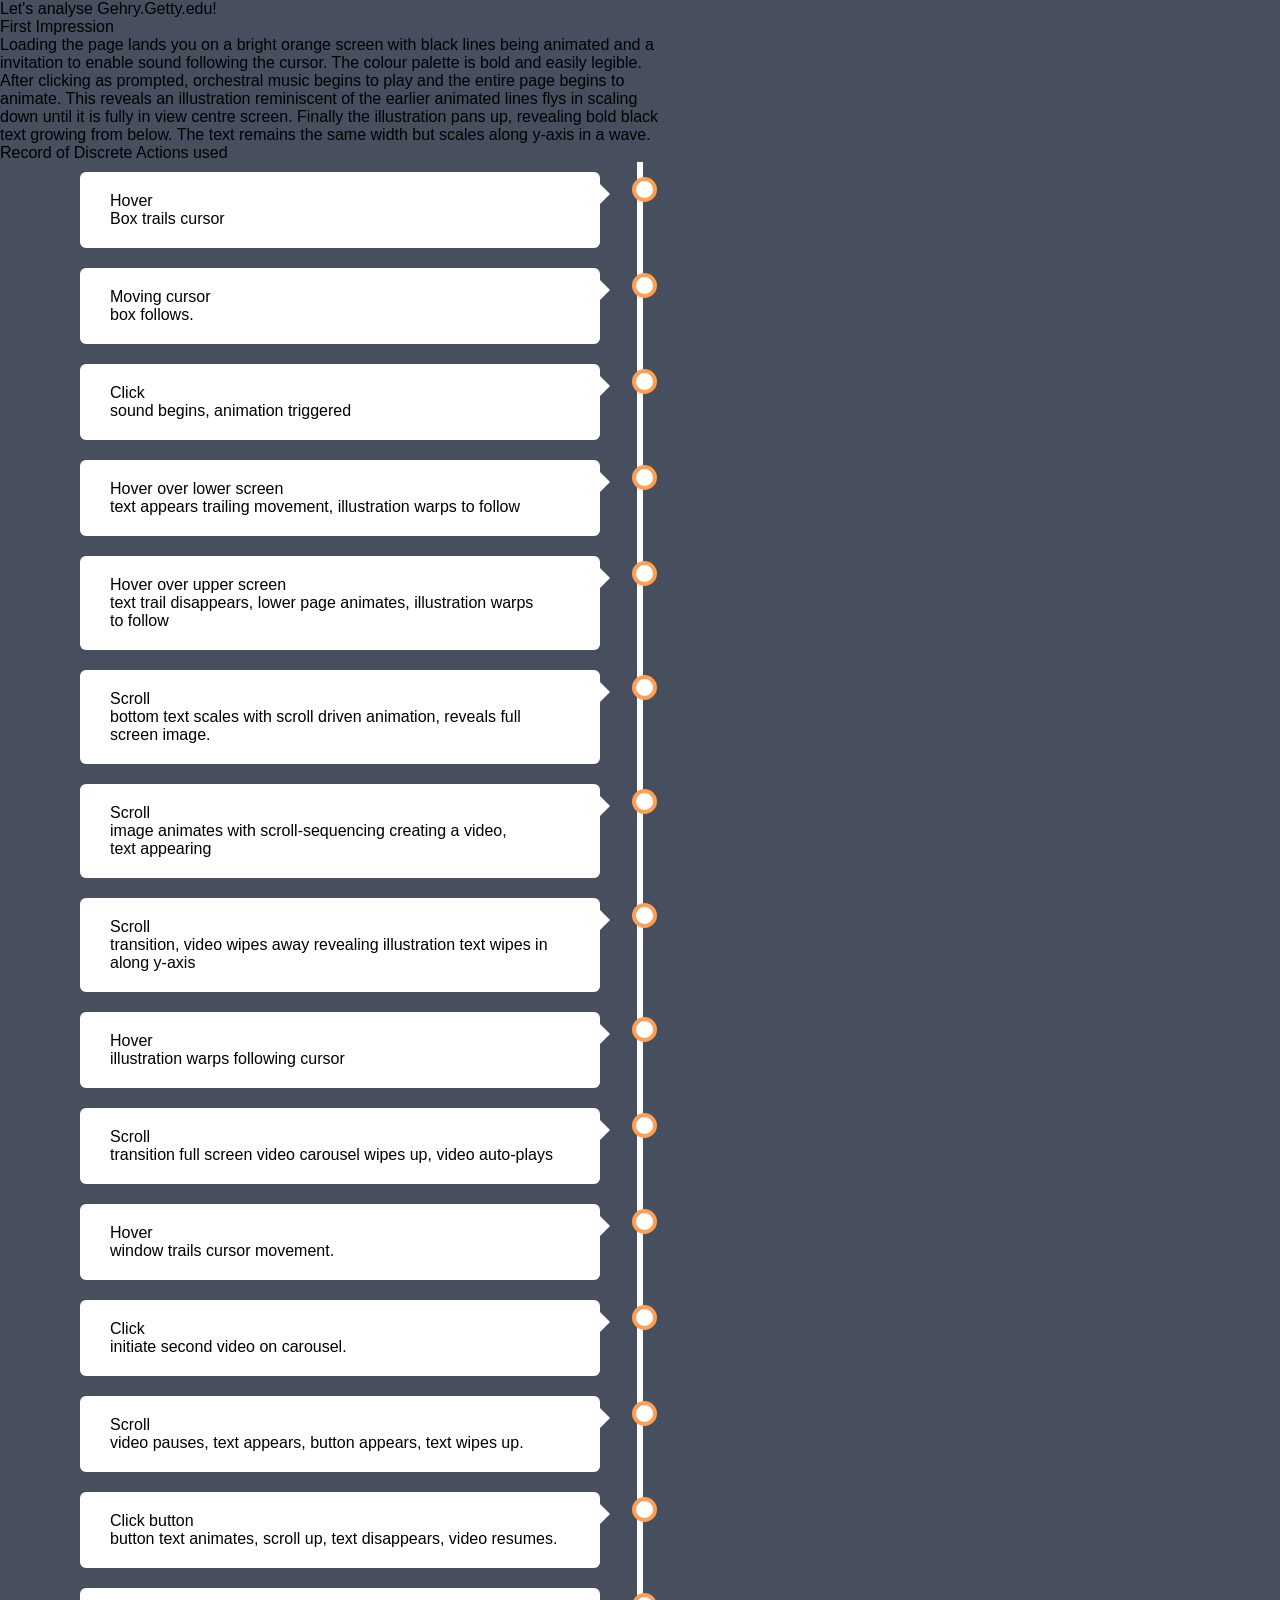
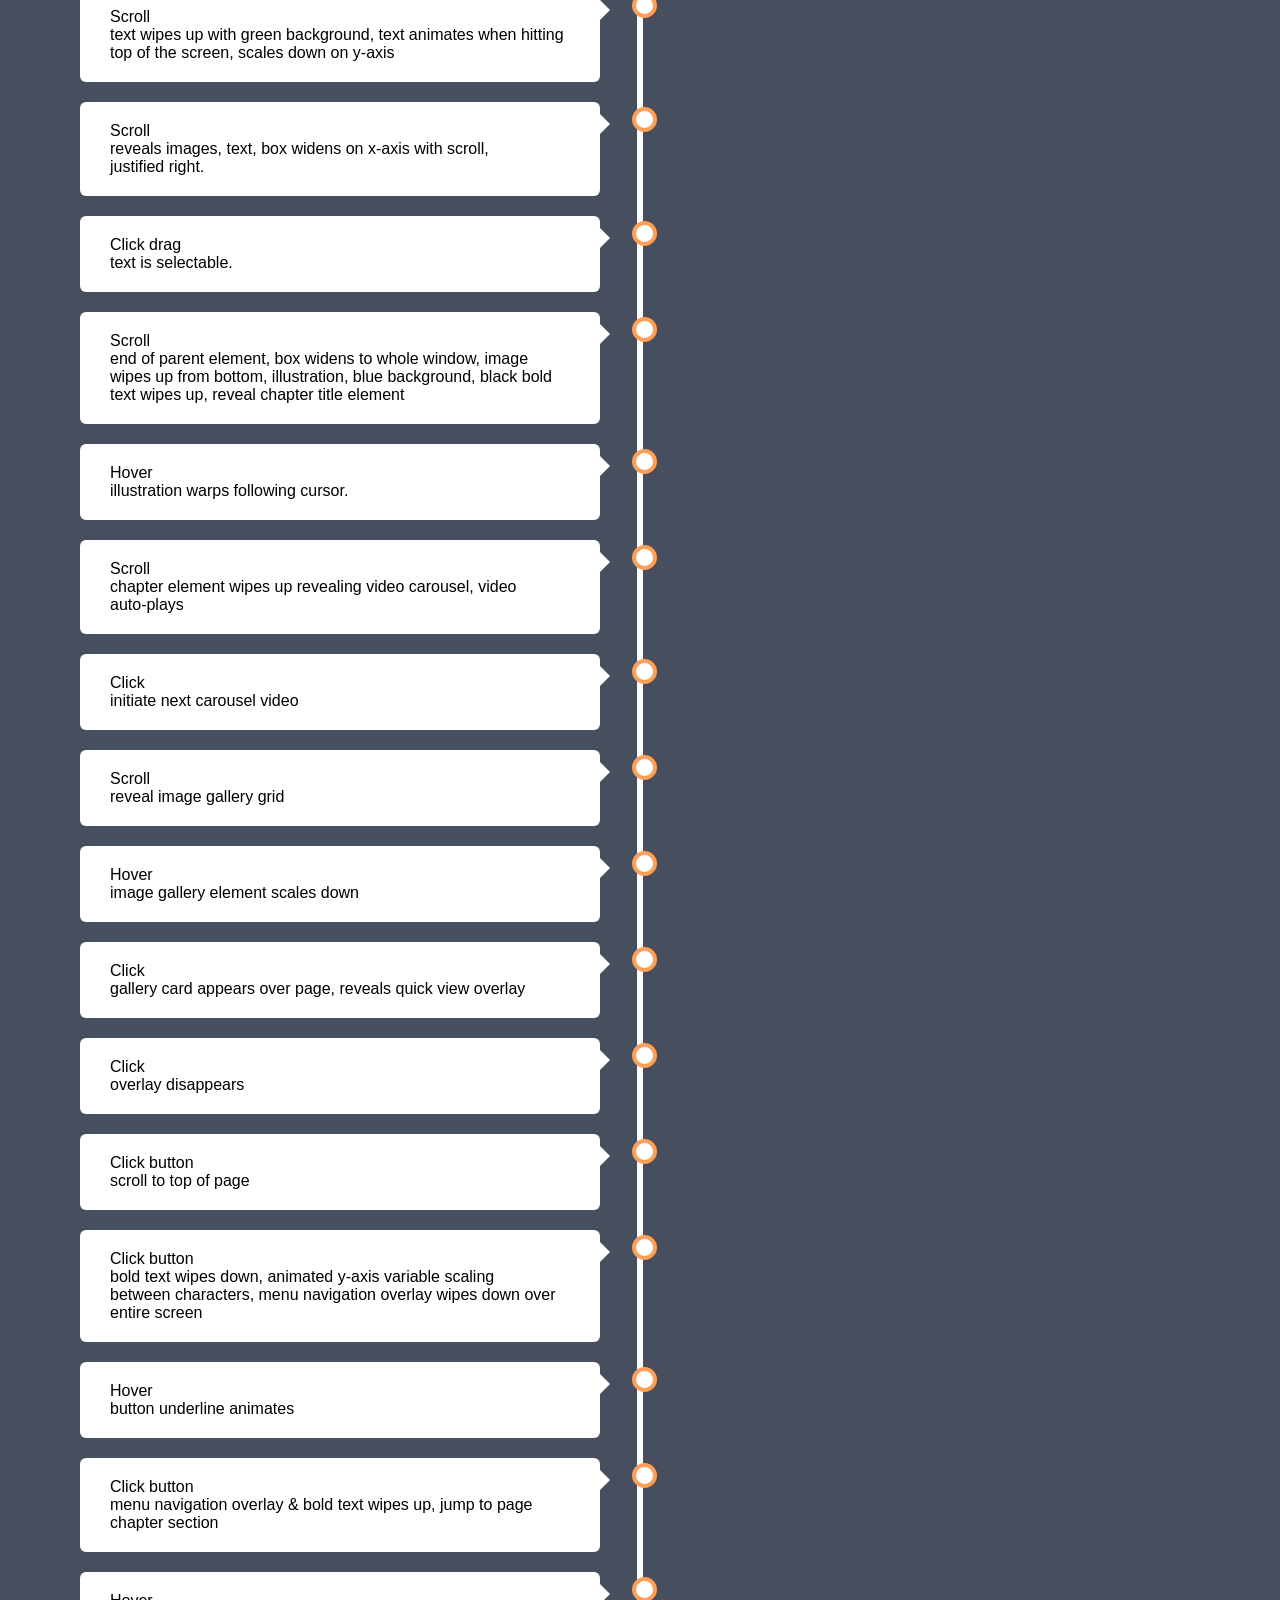
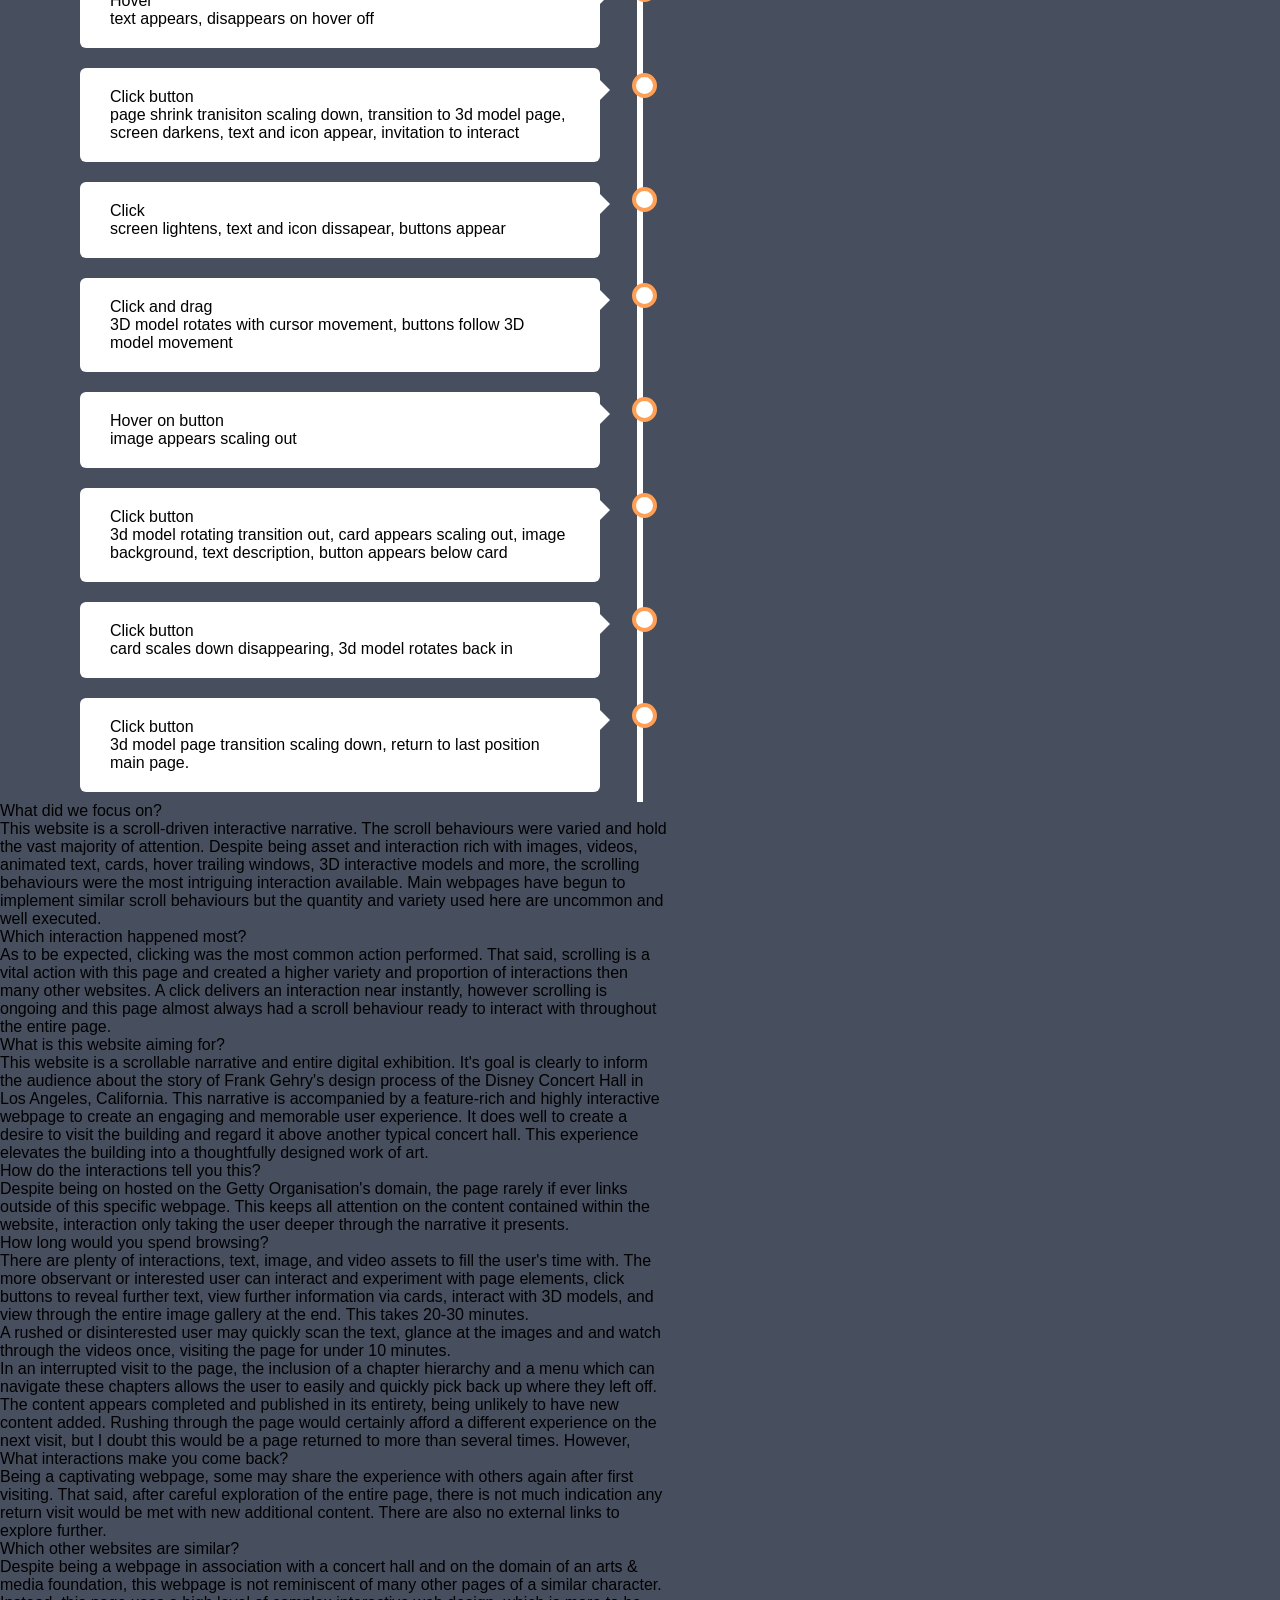
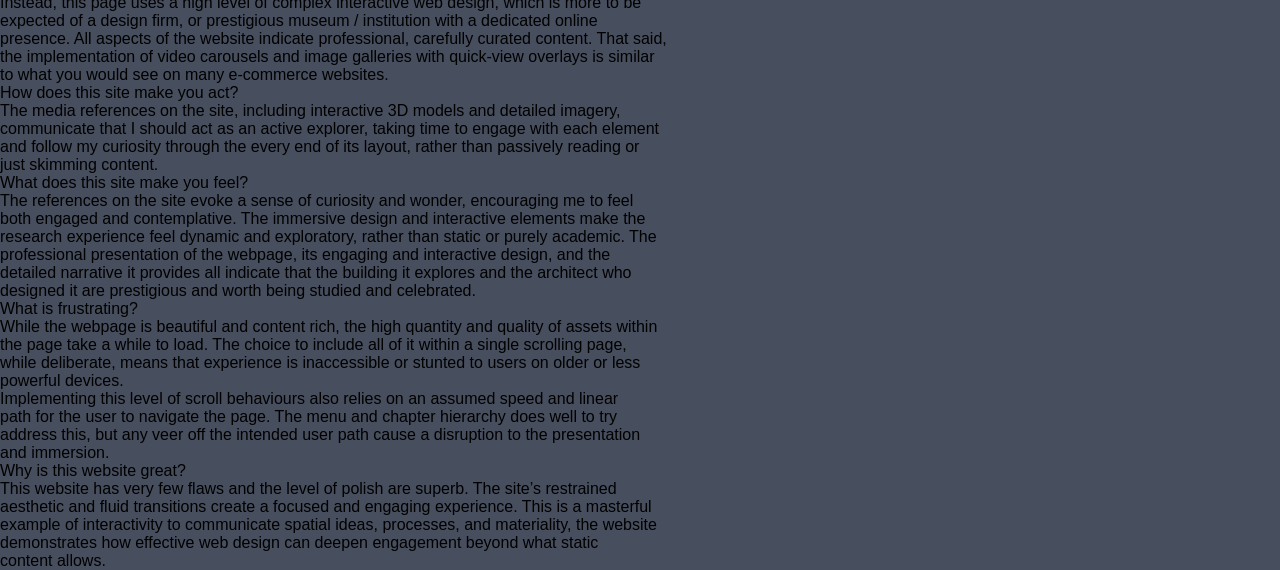
==== index.html @ fa666ef9 "answersadd" ====
<!doctype html>
<html lang="en">
  <head>
    <meta charset="UTF-8" />
    <meta name="viewport" content="width=device-width, initial-scale=1.0" />
    <link rel="icon" href="/favicon.ico" type="image/x-icon" />
    <link rel="stylesheet" href="reset.css" />
    <link rel="stylesheet" href="style.css" />
    <title>Home</title>
  </head>
  <body>
    <h1>Let's analyse Gehry.Getty.edu!</h1>
    <!-- Question 1 -->
    <h2>First Impression</h2>
    <p>
      Loading the page lands you on a bright orange screen with black lines
      being animated and a invitation to enable sound following the cursor. The
      colour palette is bold and easily legible. After clicking as prompted,
      orchestral music begins to play and the entire page begins to animate.
      This reveals an illustration reminiscent of the earlier animated lines
      flys in scaling down until it is fully in view centre screen. Finally the
      illustration pans up, revealing bold black text growing from below. The
      text remains the same width but scales along y-axis in a wave.
    </p>

    <!-- Question 2-->
    <div>
      <!-- Question 2-->
      <h2>Record of Discrete Actions used</h2>
      <div class="timeline">
        <div class="container left">
          <div class="content">
            <h3>Hover</h3>
            <p>Box trails cursor</p>
          </div>
        </div>
      </div>

      <div class="timeline">
        <div class="container left">
          <div class="content">
            <h3>Moving cursor</h3>

            <p>box follows.</p>
          </div>
        </div>

        <div class="container left">
          <div class="content">
            <h3>Click</h3>

            <p>sound begins, animation triggered</p>
          </div>
        </div>

        <div class="container left">
          <div class="content">
            <h3>Hover over lower screen</h3>

            <p>text appears trailing movement, illustration warps to follow</p>
          </div>
        </div>

        <div class="container left">
          <div class="content">
            <h3>Hover over upper screen</h3>

            <p>
              text trail disappears, lower page animates, illustration warps to
              follow
            </p>
          </div>
        </div>

        <div class="container left">
          <div class="content">
            <h3>Scroll</h3>

            <p>
              bottom text scales with scroll driven animation, reveals full
              screen image.
            </p>
          </div>
        </div>

        <div class="container left">
          <div class="content">
            <h3>Scroll</h3>

            <p>
              image animates with scroll-sequencing creating a video, text
              appearing
            </p>
          </div>
        </div>

        <div class="container left">
          <div class="content">
            <h3>Scroll</h3>

            <p>
              transition, video wipes away revealing illustration text wipes in
              along y-axis
            </p>
          </div>
        </div>

        <div class="container left">
          <div class="content">
            <h3>Hover</h3>

            <p>illustration warps following cursor</p>
          </div>
        </div>

        <div class="container left">
          <div class="content">
            <h3>Scroll</h3>

            <p>
              transition full screen video carousel wipes up, video auto-plays
            </p>
          </div>
        </div>

        <div class="container left">
          <div class="content">
            <h3>Hover</h3>

            <p>window trails cursor movement.</p>
          </div>
        </div>

        <div class="container left">
          <div class="content">
            <h3>Click</h3>

            <p>initiate second video on carousel.</p>
          </div>
        </div>

        <div class="container left">
          <div class="content">
            <h3>Scroll</h3>

            <p>video pauses, text appears, button appears, text wipes up.</p>
          </div>
        </div>

        <div class="container left">
          <div class="content">
            <h3>Click button</h3>

            <p>
              button text animates, scroll up, text disappears, video resumes.
            </p>
          </div>
        </div>

        <div class="container left">
          <div class="content">
            <h3>Scroll</h3>

            <p>
              text wipes up with green background, text animates when hitting
              top of the screen, scales down on y-axis
            </p>
          </div>
        </div>

        <div class="container left">
          <div class="content">
            <h3>Scroll</h3>

            <p>
              reveals images, text, box widens on x-axis with scroll, justified
              right.
            </p>
          </div>
        </div>

        <div class="container left">
          <div class="content">
            <h3>Click drag</h3>

            <p>text is selectable.</p>
          </div>
        </div>

        <div class="container left">
          <div class="content">
            <h3>Scroll</h3>

            <p>
              end of parent element, box widens to whole window, image wipes up
              from bottom, illustration, blue background, black bold text wipes
              up, reveal chapter title element
            </p>
          </div>
        </div>

        <div class="container left">
          <div class="content">
            <h3>Hover</h3>

            <p>illustration warps following cursor.</p>
          </div>
        </div>

        <div class="container left">
          <div class="content">
            <h3>Scroll</h3>

            <p>
              chapter element wipes up revealing video carousel, video
              auto-plays
            </p>
          </div>
        </div>

        <div class="container left">
          <div class="content">
            <h3>Click</h3>

            <p>initiate next carousel video</p>
          </div>
        </div>

        <div class="container left">
          <div class="content">
            <h3>Scroll</h3>

            <p>reveal image gallery grid</p>
          </div>
        </div>

        <div class="container left">
          <div class="content">
            <h3>Hover</h3>

            <p>image gallery element scales down</p>
          </div>
        </div>

        <div class="container left">
          <div class="content">
            <h3>Click</h3>

            <p>gallery card appears over page, reveals quick view overlay</p>
          </div>
        </div>

        <div class="container left">
          <div class="content">
            <h3>Click</h3>

            <p>overlay disappears</p>
          </div>
        </div>

        <div class="container left">
          <div class="content">
            <h3>Click button</h3>

            <p>scroll to top of page</p>
          </div>
        </div>

        <div class="container left">
          <div class="content">
            <h3>Click button</h3>

            <p>
              bold text wipes down, animated y-axis variable scaling between
              characters, menu navigation overlay wipes down over entire screen
            </p>
          </div>
        </div>

        <div class="container left">
          <div class="content">
            <h3>Hover</h3>

            <p>button underline animates</p>
          </div>
        </div>

        <div class="container left">
          <div class="content">
            <h3>Click button</h3>

            <p>
              menu navigation overlay & bold text wipes up, jump to page chapter
              section
            </p>
          </div>
        </div>

        <div class="container left">
          <div class="content">
            <h3>Hover</h3>

            <p>text appears, disappears on hover off</p>
          </div>
        </div>

        <div class="container left">
          <div class="content">
            <h3>Click button</h3>

            <p>
              page shrink tranisiton scaling down, transition to 3d model page,
              screen darkens, text and icon appear, invitation to interact
            </p>
          </div>
        </div>

        <div class="container left">
          <div class="content">
            <h3>Click</h3>

            <p>screen lightens, text and icon dissapear, buttons appear</p>
          </div>
        </div>

        <div class="container left">
          <div class="content">
            <h3>Click and drag</h3>

            <p>
              3D model rotates with cursor movement, buttons follow 3D model
              movement
            </p>
          </div>
        </div>

        <div class="container left">
          <div class="content">
            <h3>Hover on button</h3>

            <p>image appears scaling out</p>
          </div>
        </div>

        <div class="container left">
          <div class="content">
            <h3>Click button</h3>

            <p>
              3d model rotating transition out, card appears scaling out, image
              background, text description, button appears below card
            </p>
          </div>
        </div>

        <div class="container left">
          <div class="content">
            <h3>Click button</h3>

            <p>card scales down disappearing, 3d model rotates back in</p>
          </div>
        </div>

        <div class="container left">
          <div class="content">
            <h3>Click button</h3>

            <p>
              3d model page transition scaling down, return to last position
              main page.
            </p>
          </div>
        </div>
      </div>
    </div>

    <!--Question 3-->
    <h2>What did we focus on?</h2>
    <p>
      This website is a scroll-driven interactive narrative. The scroll
      behaviours were varied and hold the vast majority of attention. Despite
      being asset and interaction rich with images, videos, animated text,
      cards, hover trailing windows, 3D interactive models and more, the
      scrolling behaviours were the most intriguing interaction available. Main
      webpages have begun to implement similar scroll behaviours but the
      quantity and variety used here are uncommon and well executed.
    </p>
    <!--Question 4-->
    <h2>Which interaction happened most?</h2>
    <p>
      As to be expected, clicking was the most common action performed. That
      said, scrolling is a vital action with this page and created a higher
      variety and proportion of interactions then many other websites. A click
      delivers an interaction near instantly, however scrolling is ongoing and
      this page almost always had a scroll behaviour ready to interact with
      throughout the entire page.
    </p>

    <!--Question 5-->
    <h2>What is this website aiming for?</h2>
    <p>
      This website is a scrollable narrative and entire digital exhibition. It's
      goal is clearly to inform the audience about the story of Frank Gehry's
      design process of the Disney Concert Hall in Los Angeles, California. This
      narrative is accompanied by a feature-rich and highly interactive webpage
      to create an engaging and memorable user experience. It does well to
      create a desire to visit the building and regard it above another typical
      concert hall. This experience elevates the building into a thoughtfully
      designed work of art.
    </p>
    <!--Question 6-->
    <h2>How do the interactions tell you this?</h2>
    <p>
      Despite being on hosted on the Getty Organisation's domain, the page
      rarely if ever links outside of this specific webpage. This keeps all
      attention on the content contained within the website, interaction only
      taking the user deeper through the narrative it presents.
    </p>

    <!--Question 7-->
    <h2>How long would you spend browsing?</h2>
    <p>
      There are plenty of interactions, text, image, and video assets to fill
      the user's time with. The more observant or interested user can interact
      and experiment with page elements, click buttons to reveal further text,
      view further information via cards, interact with 3D models, and view
      through the entire image gallery at the end. This takes 20-30 minutes.
    </p>
    <p>
      A rushed or disinterested user may quickly scan the text, glance at the
      images and and watch through the videos once, visiting the page for under
      10 minutes.
    </p>
    <p>
      In an interrupted visit to the page, the inclusion of a chapter hierarchy
      and a menu which can navigate these chapters allows the user to easily and
      quickly pick back up where they left off.
    </p>
    <p>
      The content appears completed and published in its entirety, being
      unlikely to have new content added. Rushing through the page would
      certainly afford a different experience on the next visit, but I doubt
      this would be a page returned to more than several times. However,
    </p>

    <!--Question 8-->
    <h2>What interactions make you come back?</h2>
    <p>
      Being a captivating webpage, some may share the experience with others
      again after first visiting. That said, after careful exploration of the
      entire page, there is not much indication any return visit would be met
      with new additional content. There are also no external links to explore
      further.
    </p>

    <!--Question 9-->
    <h2>Which other websites are similar?</h2>
    <p>
      Despite being a webpage in association with a concert hall and on the
      domain of an arts & media foundation, this webpage is not reminiscent of
      many other pages of a similar character. Instead, this page uses a high
      level of complex interactive web design, which is more to be expected of a
      design firm, or prestigious museum / institution with a dedicated online
      presence. All aspects of the website indicate professional, carefully
      curated content. That said, the implementation of video carousels and
      image galleries with quick-view overlays is similar to what you would see
      on many e-commerce websites.
    </p>
    <!--Question 10-->
    <h2>How does this site make you act?</h2>
    <p>
      The media references on the site, including interactive 3D models and
      detailed imagery, communicate that I should act as an active explorer,
      taking time to engage with each element and follow my curiosity through
      the every end of its layout, rather than passively reading or just
      skimming content.
    </p>
    <!--Question 11-->
    <h2>What does this site make you feel?</h2>
    <p>
      The references on the site evoke a sense of curiosity and wonder,
      encouraging me to feel both engaged and contemplative. The immersive
      design and interactive elements make the research experience feel dynamic
      and exploratory, rather than static or purely academic. The professional
      presentation of the webpage, its engaging and interactive design, and the
      detailed narrative it provides all indicate that the building it explores
      and the architect who designed it are prestigious and worth being studied
      and celebrated.
    </p>
    <!--Question 12-->
    <h2>What is frustrating?</h2>
    <p>
      While the webpage is beautiful and content rich, the high quantity and
      quality of assets within the page take a while to load. The choice to
      include all of it within a single scrolling page, while deliberate, means
      that experience is inaccessible or stunted to users on older or less
      powerful devices.
    </p>
    <p>
      Implementing this level of scroll behaviours also relies on an assumed
      speed and linear path for the user to navigate the page. The menu and
      chapter hierarchy does well to try address this, but any veer off the
      intended user path cause a disruption to the presentation and immersion.
    </p>
    <!--Question 13-->
    <h2>Why is this website great?</h2>
    <p>
      This website has very few flaws and the level of polish are superb. The
      site’s restrained aesthetic and fluid transitions create a focused and
      engaging experience. This is a masterful example of interactivity to
      communicate spatial ideas, processes, and materiality, the website
      demonstrates how effective web design can deepen engagement beyond what
      static content allows.
    </p>
  </body>
</html>
---- style.css ----
* {
    box-sizing: border-box;
}

/* set a background color */
body {
    background-color: #474e5d;
    font-family: Arial, Helvetica, sans-serif;
}

/* The line of the timeline */
.timeline {
    position: relative;
    max-width: 1200px;
    margin: 0 auto;
}

.timeline::after {
    content: '';
    position: absolute;
    width: 6px;
    background-color: white;
    top: 0;
    bottom: 0;
    left: 50%;
    margin-left: -3px;
}

/* Container around timeline content */
.container {
    padding: 10px 40px;
    position: relative;
    background-color: inherit;
    width: 50%;
}

/* Circles on timeline */
.container::after {
    content: '';
    position: absolute;
    width: 25px;
    height: 25px;
    right: -17px;
    background-color: white;
    border: 4px solid #ff9f55;
    top: 15px;
    border-radius: 50%;
    z-index: 1;
}

/* place container on left */
.left {
    left: 0;
}

/* Place container on right */
.right {
    left: 50%;
}

/* Add arrows to left container */
.left::before {
    content: " ";
    height: 0;
    position: absolute;
    top: 22px;
    width: 0;
    z-index: 1;
    right: 30px;
    border: medium solid white;
    border-width: 10px 0 10px 10px;
    border-color: transparent transparent transparent white;
}

/* Add arrows to the right container  */
.right::before {
  content: " ";
  height: 0;
  position: absolute;
  top: 22px;
  width: 0;
  z-index: 1;
  left: 30px;
  border: medium solid white;
  border-width: 10px 10px 10px 0;
  border-color: transparent white transparent transparent;
}

/* Fix circle for containers on right side */
.right::after {
  left: -16px;
}

/* The actual content */
.content {
  padding: 20px 30px;
  background-color: white;
  position: relative;
  border-radius: 6px;
}

/* Media queries - Responsive timeline on screens less than 600px wide */
@media screen and (max-width: 600px) {
/* Place the timelime to the left */
  .timeline::after {
    left: 31px;
  }

/* Full-width containers */
  .container {
    width: 100%;
    padding-left: 70px;
    padding-right: 25px;
  }

/* Make sure that all arrows are pointing leftwards */
  .container::before {
    left: 60px;
    border: medium solid white;
    border-width: 10px 10px 10px 0;
    border-color: transparent white transparent transparent;
  }

/* Make sure all circles are at the same spot */
  .left::after, .right::after {
    left: 15px;
  }

/* Make all right containers behave like the left ones */
  .right {
    left: 0%;
  }
}
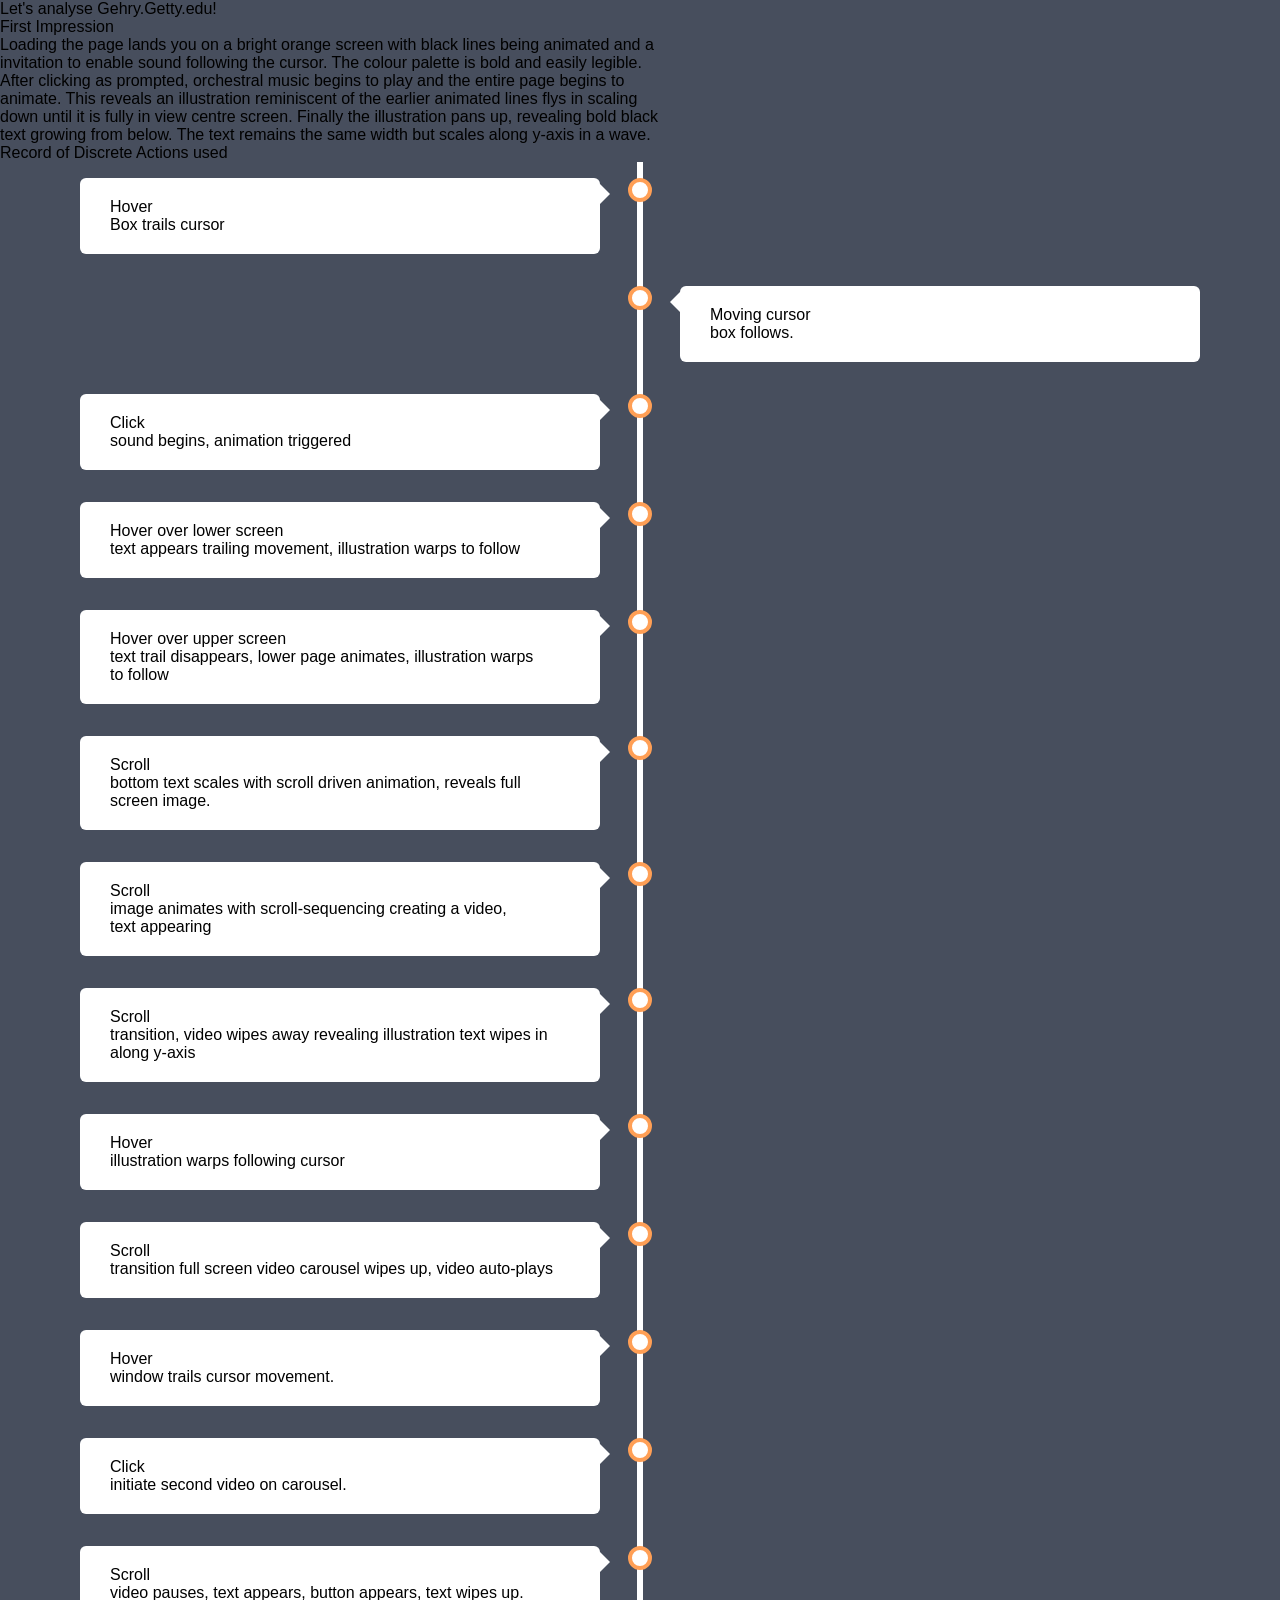
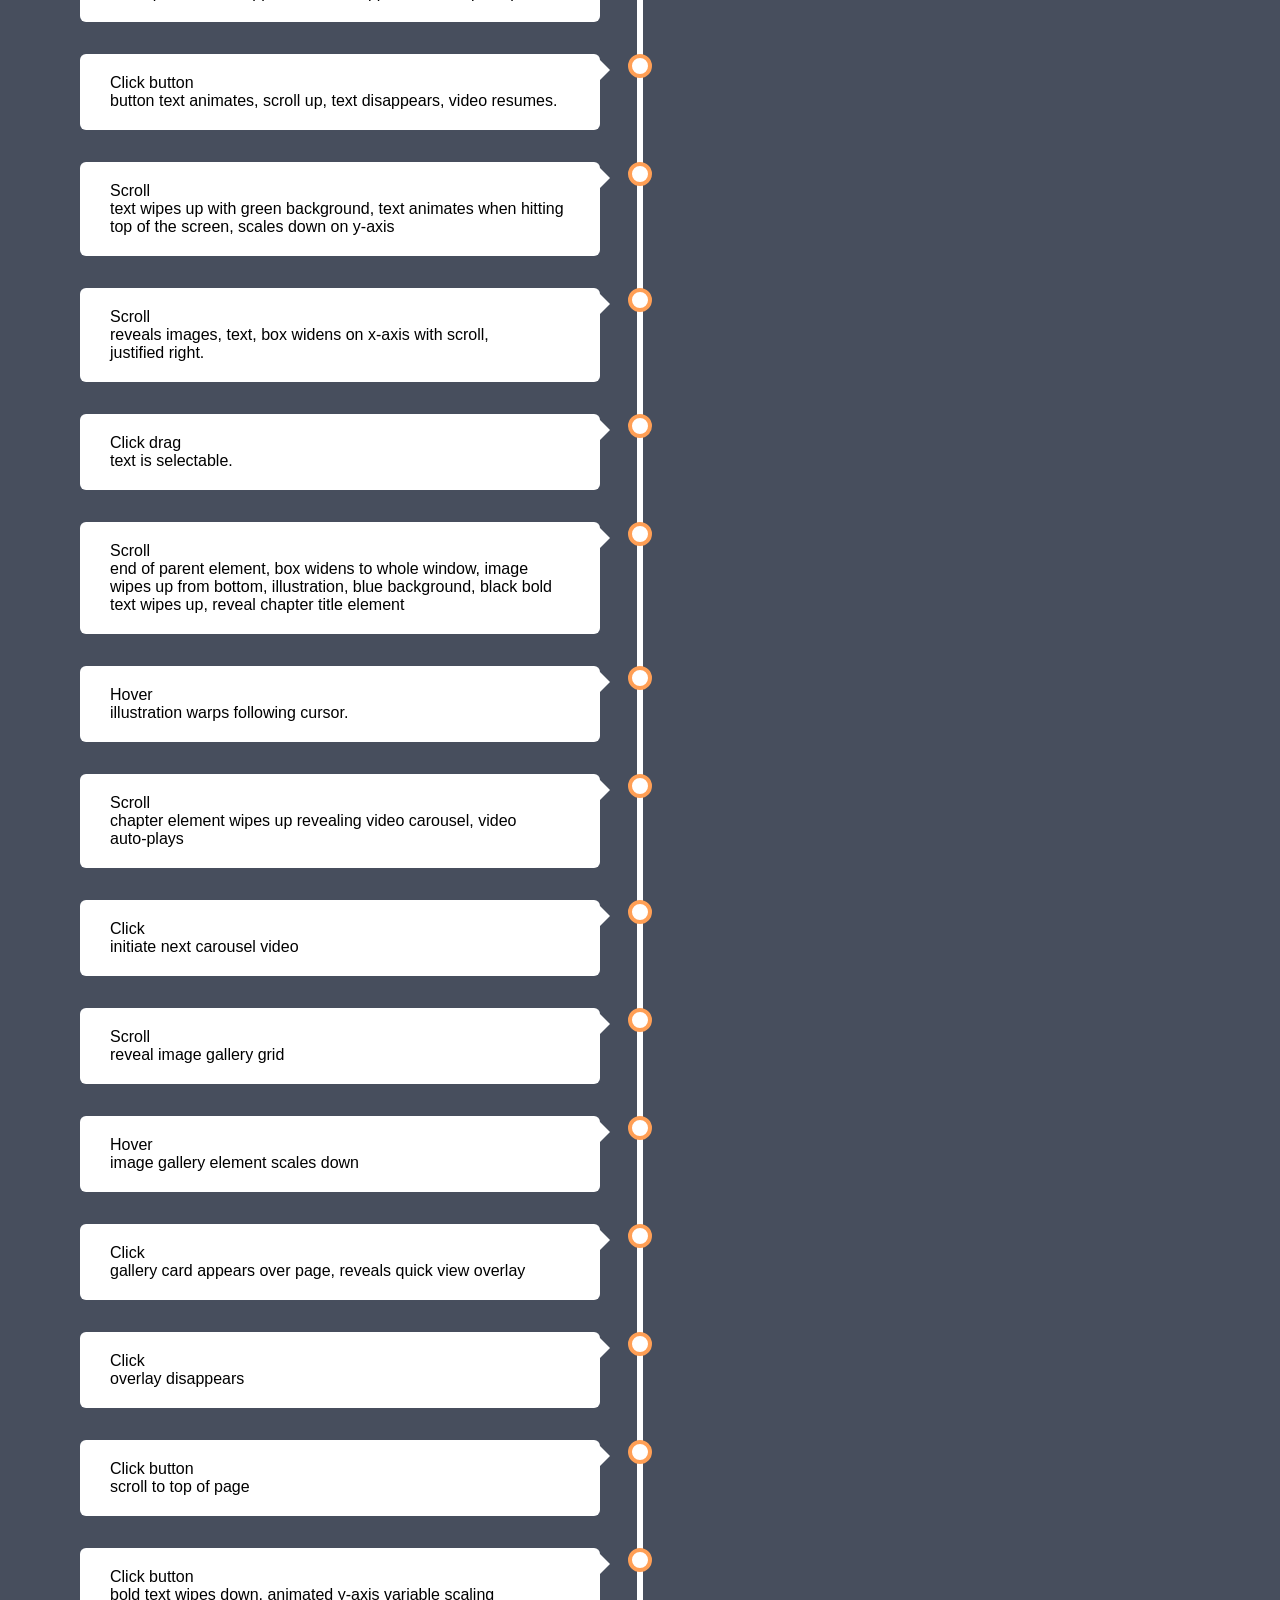
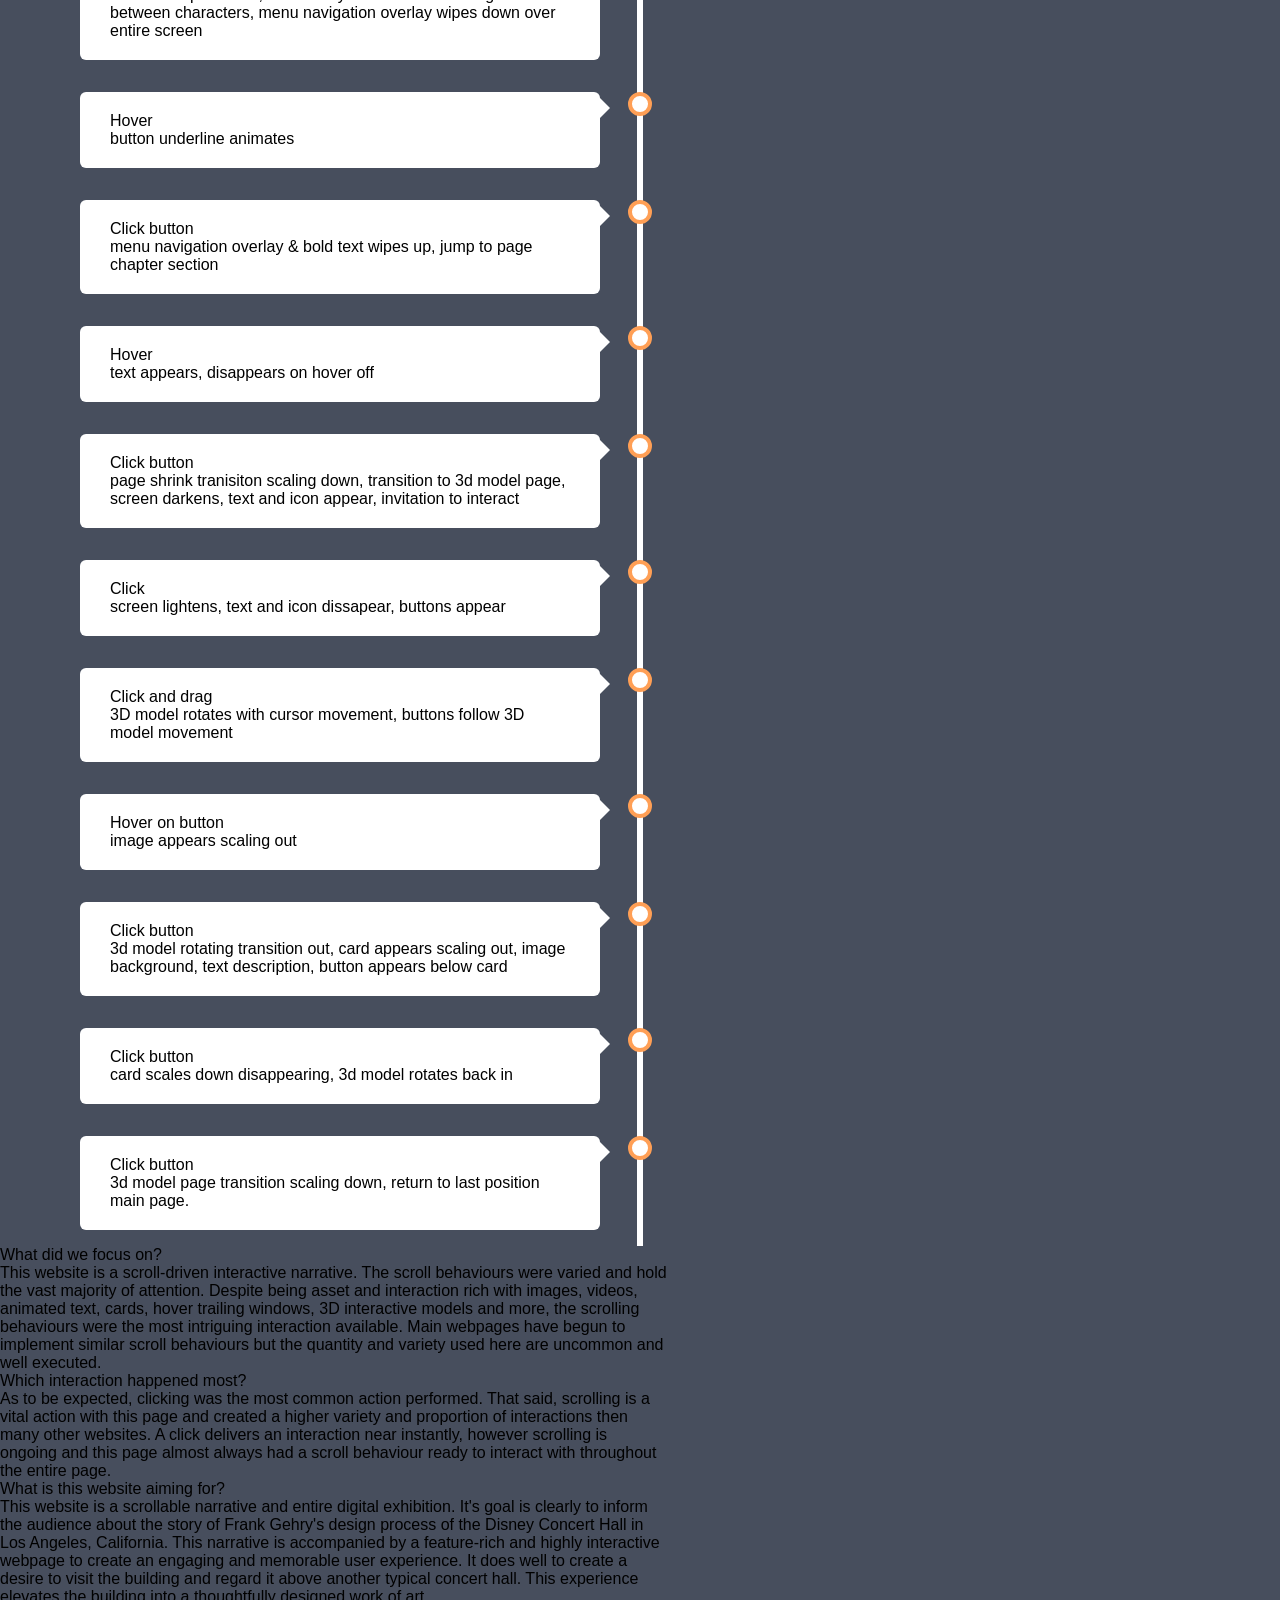
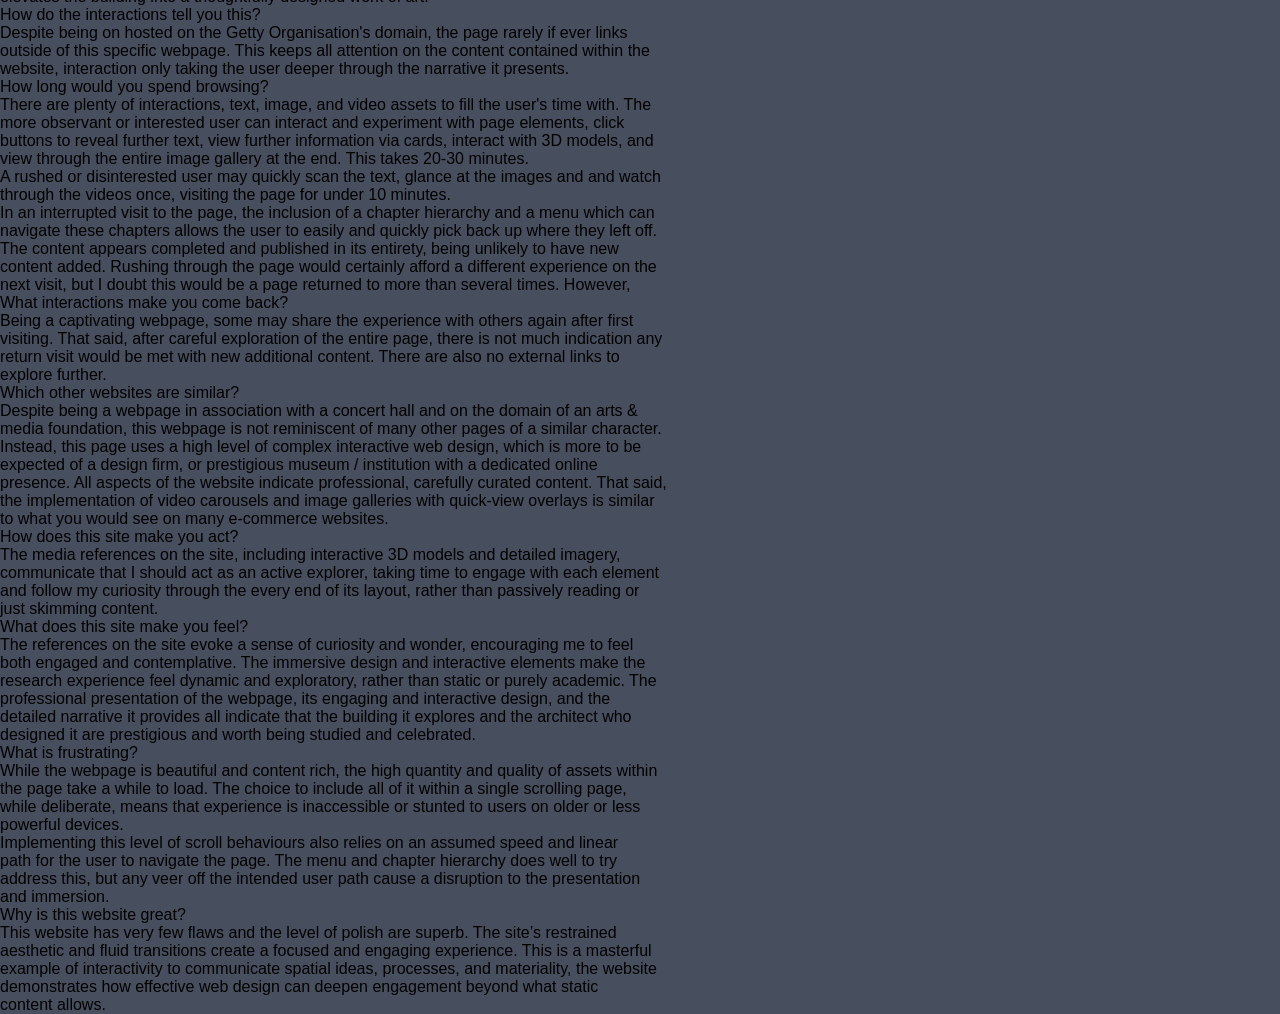
==== commit 36812756: "rem timeline" ====
--- a/index.html
+++ b/index.html
@@ -24,44 +24,41 @@
     </p>
 
     <!-- Question 2-->
-    <div>
+    <section>
       <!-- Question 2-->
       <h2>Record of Discrete Actions used</h2>
-      <div class="timeline">
-        <div class="container left">
+      <section class="timeline">
+        <article class="container left">
           <div class="content">
             <h3>Hover</h3>
             <p>Box trails cursor</p>
           </div>
-        </div>
-      </div>
-
-      <div class="timeline">
-        <div class="container left">
+        </article>
+        <article class="container right">
           <div class="content">
             <h3>Moving cursor</h3>
 
             <p>box follows.</p>
           </div>
-        </div>
-
-        <div class="container left">
+        </article>
+
+        <article class="container left">
           <div class="content">
             <h3>Click</h3>
 
             <p>sound begins, animation triggered</p>
           </div>
-        </div>
-
-        <div class="container left">
+        </article>
+
+        <article class="container left">
           <div class="content">
             <h3>Hover over lower screen</h3>
 
             <p>text appears trailing movement, illustration warps to follow</p>
           </div>
-        </div>
-
-        <div class="container left">
+        </article>
+
+        <article class="container left">
           <div class="content">
             <h3>Hover over upper screen</h3>
 
@@ -70,9 +67,9 @@
               follow
             </p>
           </div>
-        </div>
-
-        <div class="container left">
+        </article>
+
+        <article class="container left">
           <div class="content">
             <h3>Scroll</h3>
 
@@ -81,9 +78,9 @@
               screen image.
             </p>
           </div>
-        </div>
-
-        <div class="container left">
+        </article>
+
+        <article class="container left">
           <div class="content">
             <h3>Scroll</h3>
 
@@ -92,9 +89,9 @@
               appearing
             </p>
           </div>
-        </div>
-
-        <div class="container left">
+        </article>
+
+        <article class="container left">
           <div class="content">
             <h3>Scroll</h3>
 
@@ -103,17 +100,17 @@
               along y-axis
             </p>
           </div>
-        </div>
-
-        <div class="container left">
+        </article>
+
+        <article class="container left">
           <div class="content">
             <h3>Hover</h3>
 
             <p>illustration warps following cursor</p>
           </div>
-        </div>
-
-        <div class="container left">
+        </article>
+
+        <article class="container left">
           <div class="content">
             <h3>Scroll</h3>
 
@@ -121,33 +118,33 @@
               transition full screen video carousel wipes up, video auto-plays
             </p>
           </div>
-        </div>
-
-        <div class="container left">
+        </article>
+
+        <article class="container left">
           <div class="content">
             <h3>Hover</h3>
 
             <p>window trails cursor movement.</p>
           </div>
-        </div>
-
-        <div class="container left">
+        </article>
+
+        <article class="container left">
           <div class="content">
             <h3>Click</h3>
 
             <p>initiate second video on carousel.</p>
           </div>
-        </div>
-
-        <div class="container left">
+        </article>
+
+        <article class="container left">
           <div class="content">
             <h3>Scroll</h3>
 
             <p>video pauses, text appears, button appears, text wipes up.</p>
           </div>
-        </div>
-
-        <div class="container left">
+        </article>
+
+        <article class="container left">
           <div class="content">
             <h3>Click button</h3>
 
@@ -155,9 +152,9 @@
               button text animates, scroll up, text disappears, video resumes.
             </p>
           </div>
-        </div>
-
-        <div class="container left">
+        </article>
+
+        <article class="container left">
           <div class="content">
             <h3>Scroll</h3>
 
@@ -166,9 +163,9 @@
               top of the screen, scales down on y-axis
             </p>
           </div>
-        </div>
-
-        <div class="container left">
+        </article>
+
+        <article class="container left">
           <div class="content">
             <h3>Scroll</h3>
 
@@ -177,17 +174,17 @@
               right.
             </p>
           </div>
-        </div>
-
-        <div class="container left">
+        </article>
+
+        <article class="container left">
           <div class="content">
             <h3>Click drag</h3>
 
             <p>text is selectable.</p>
           </div>
-        </div>
-
-        <div class="container left">
+        </article>
+
+        <article class="container left">
           <div class="content">
             <h3>Scroll</h3>
 
@@ -197,17 +194,17 @@
               up, reveal chapter title element
             </p>
           </div>
-        </div>
-
-        <div class="container left">
+        </article>
+
+        <article class="container left">
           <div class="content">
             <h3>Hover</h3>
 
             <p>illustration warps following cursor.</p>
           </div>
-        </div>
-
-        <div class="container left">
+        </article>
+
+        <article class="container left">
           <div class="content">
             <h3>Scroll</h3>
 
@@ -216,57 +213,57 @@
               auto-plays
             </p>
           </div>
-        </div>
-
-        <div class="container left">
+        </article>
+
+        <article class="container left">
           <div class="content">
             <h3>Click</h3>
 
             <p>initiate next carousel video</p>
           </div>
-        </div>
-
-        <div class="container left">
+        </article>
+
+        <article class="container left">
           <div class="content">
             <h3>Scroll</h3>
 
             <p>reveal image gallery grid</p>
           </div>
-        </div>
-
-        <div class="container left">
+        </article>
+
+        <article class="container left">
           <div class="content">
             <h3>Hover</h3>
 
             <p>image gallery element scales down</p>
           </div>
-        </div>
-
-        <div class="container left">
+        </article>
+
+        <article class="container left">
           <div class="content">
             <h3>Click</h3>
 
             <p>gallery card appears over page, reveals quick view overlay</p>
           </div>
-        </div>
-
-        <div class="container left">
+        </article>
+
+        <article class="container left">
           <div class="content">
             <h3>Click</h3>
 
             <p>overlay disappears</p>
           </div>
-        </div>
-
-        <div class="container left">
+        </article>
+
+        <article class="container left">
           <div class="content">
             <h3>Click button</h3>
 
             <p>scroll to top of page</p>
           </div>
-        </div>
-
-        <div class="container left">
+        </article>
+
+        <article class="container left">
           <div class="content">
             <h3>Click button</h3>
 
@@ -275,17 +272,17 @@
               characters, menu navigation overlay wipes down over entire screen
             </p>
           </div>
-        </div>
-
-        <div class="container left">
+        </article>
+
+        <article class="container left">
           <div class="content">
             <h3>Hover</h3>
 
             <p>button underline animates</p>
           </div>
-        </div>
-
-        <div class="container left">
+        </article>
+
+        <article class="container left">
           <div class="content">
             <h3>Click button</h3>
 
@@ -294,17 +291,17 @@
               section
             </p>
           </div>
-        </div>
-
-        <div class="container left">
+        </article>
+
+        <article class="container left">
           <div class="content">
             <h3>Hover</h3>
 
             <p>text appears, disappears on hover off</p>
           </div>
-        </div>
-
-        <div class="container left">
+        </article>
+
+        <article class="container left">
           <div class="content">
             <h3>Click button</h3>
 
@@ -313,17 +310,17 @@
               screen darkens, text and icon appear, invitation to interact
             </p>
           </div>
-        </div>
-
-        <div class="container left">
+        </article>
+
+        <article class="container left">
           <div class="content">
             <h3>Click</h3>
 
             <p>screen lightens, text and icon dissapear, buttons appear</p>
           </div>
-        </div>
-
-        <div class="container left">
+        </article>
+
+        <article class="container left">
           <div class="content">
             <h3>Click and drag</h3>
 
@@ -332,17 +329,17 @@
               movement
             </p>
           </div>
-        </div>
-
-        <div class="container left">
+        </article>
+
+        <article class="container left">
           <div class="content">
             <h3>Hover on button</h3>
 
             <p>image appears scaling out</p>
           </div>
-        </div>
-
-        <div class="container left">
+        </article>
+
+        <article class="container left">
           <div class="content">
             <h3>Click button</h3>
 
@@ -351,17 +348,17 @@
               background, text description, button appears below card
             </p>
           </div>
-        </div>
-
-        <div class="container left">
+        </article>
+
+        <article class="container left">
           <div class="content">
             <h3>Click button</h3>
 
             <p>card scales down disappearing, 3d model rotates back in</p>
           </div>
-        </div>
-
-        <div class="container left">
+        </article>
+
+        <article class="container left">
           <div class="content">
             <h3>Click button</h3>
 
@@ -370,9 +367,9 @@
               main page.
             </p>
           </div>
-        </div>
-      </div>
-    </div>
+        </article>
+      </section>
+    </section>
 
     <!--Question 3-->
     <h2>What did we focus on?</h2>
--- a/style.css
+++ b/style.css
@@ -18,17 +18,17 @@
 .timeline::after {
     content: '';
     position: absolute;
-    width: 6px;
+    width: 0.4rem;
     background-color: white;
     top: 0;
     bottom: 0;
     left: 50%;
-    margin-left: -3px;
+    margin-left: -0.2rem;
 }
 
 /* Container around timeline content */
 .container {
-    padding: 10px 40px;
+    padding: 1rem 2.5rem;
     position: relative;
     background-color: inherit;
     width: 50%;
@@ -38,12 +38,12 @@
 .container::after {
     content: '';
     position: absolute;
-    width: 25px;
-    height: 25px;
-    right: -17px;
+    width: 1.5rem;
+    height: 1.5rem;
+    right: -0.75rem;
     background-color: white;
-    border: 4px solid #ff9f55;
-    top: 15px;
+    border: 0.25rem solid #ff9f55;
+    top: 1rem;
     border-radius: 50%;
     z-index: 1;
 }
@@ -88,7 +88,7 @@
 
 /* Fix circle for containers on right side */
 .right::after {
-  left: -16px;
+  left: -0.75rem;
 }
 
 /* The actual content */
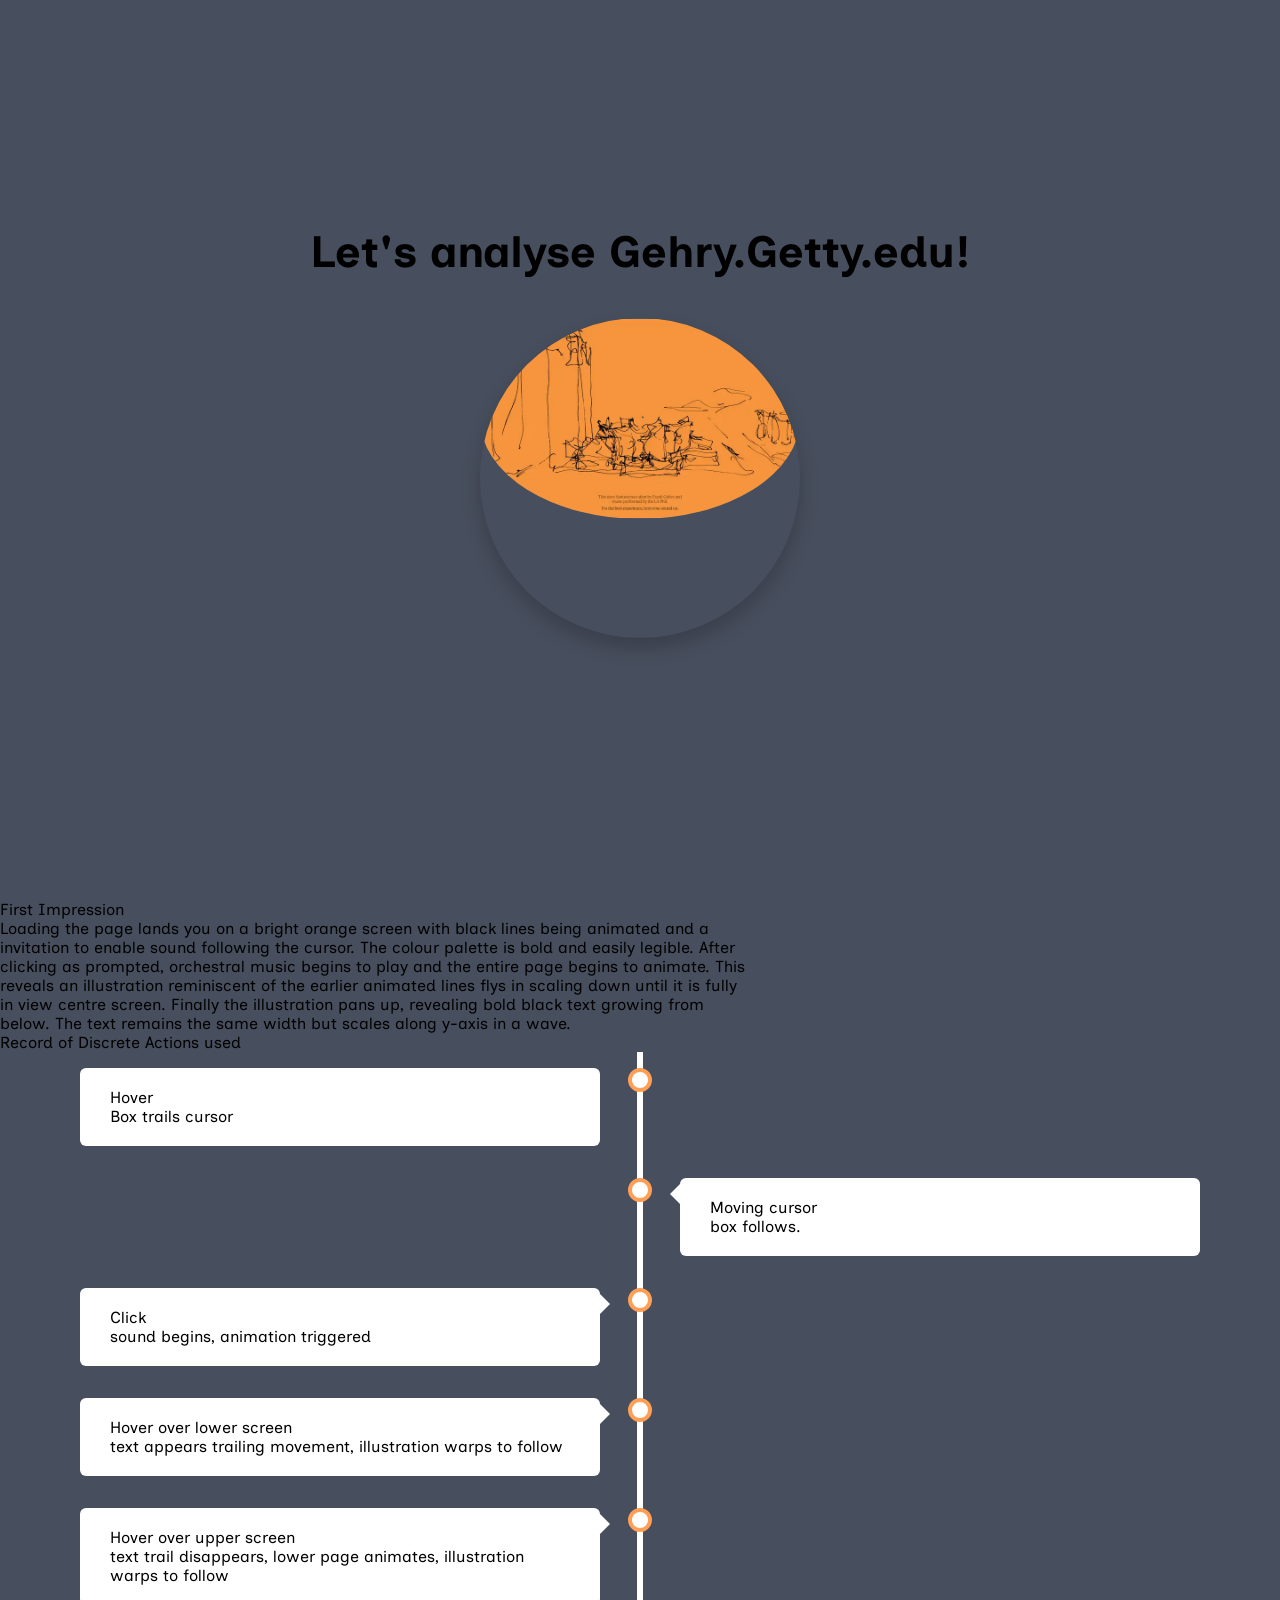
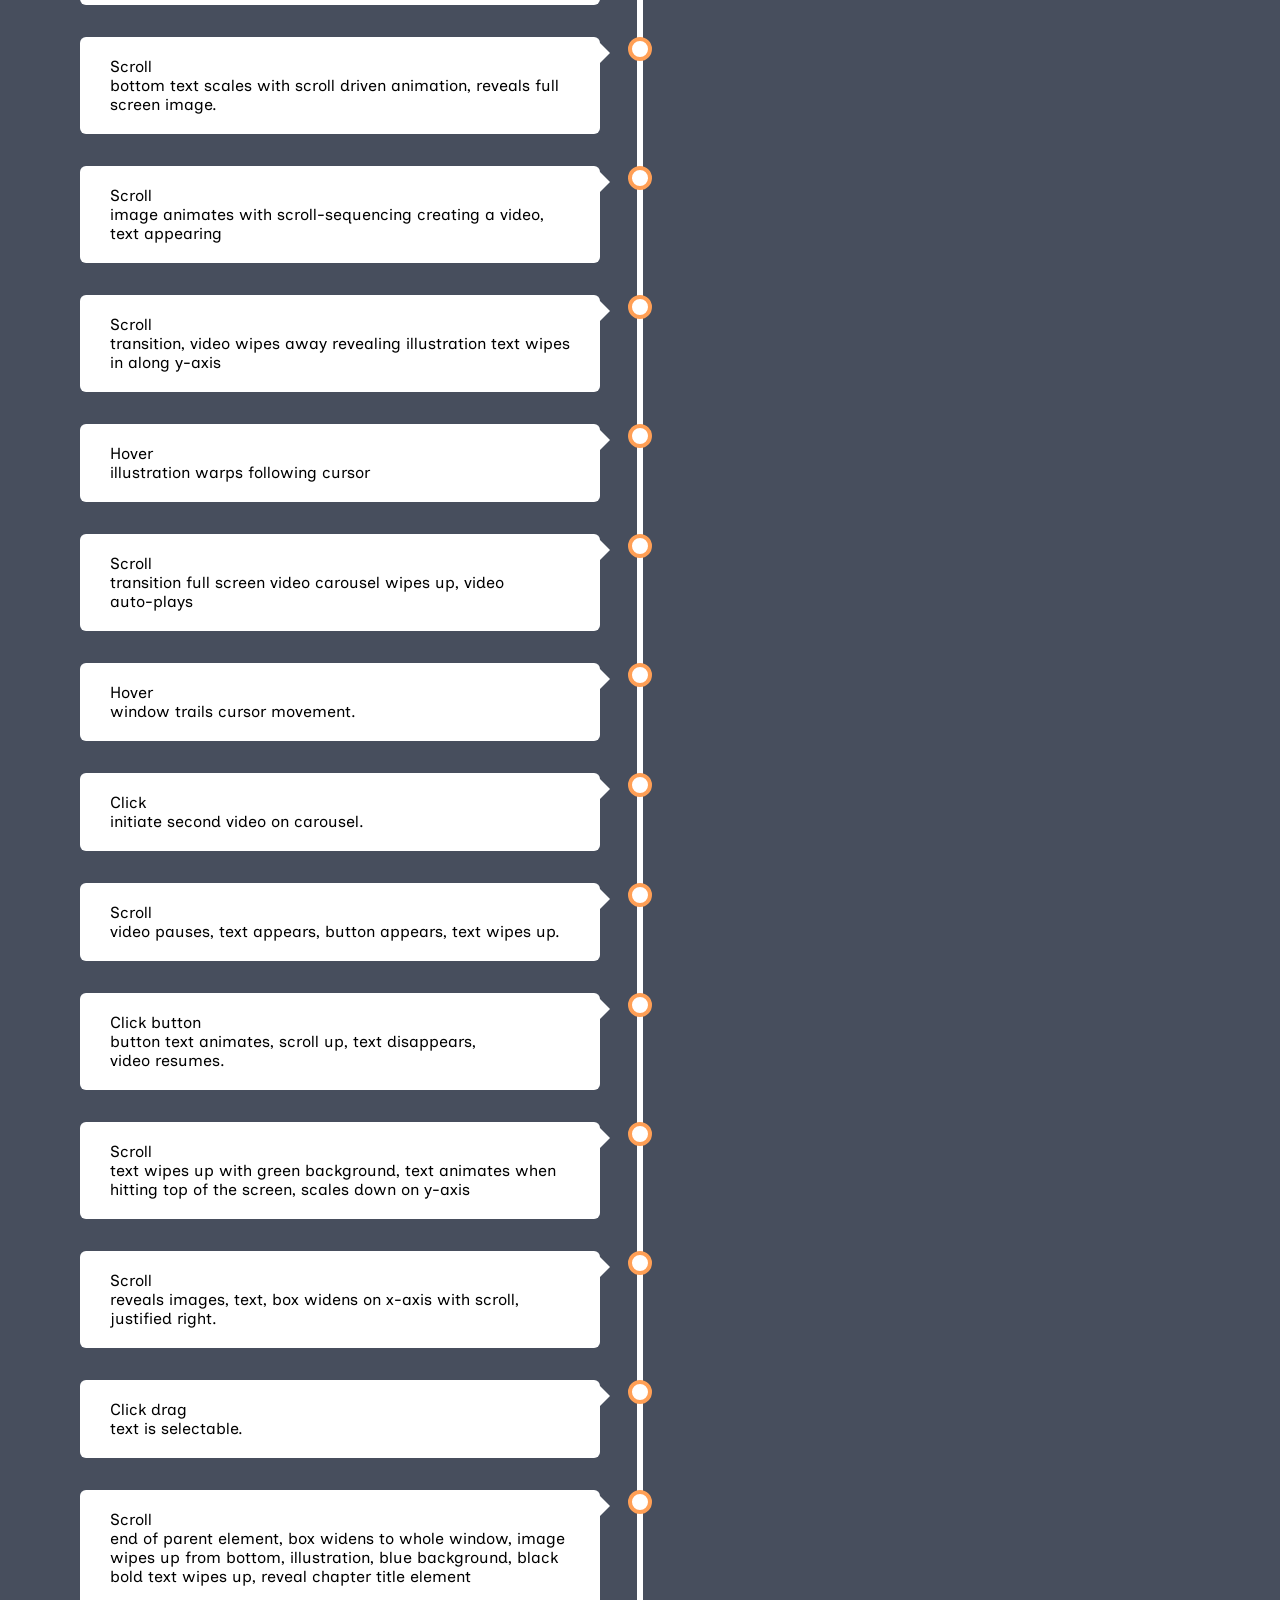
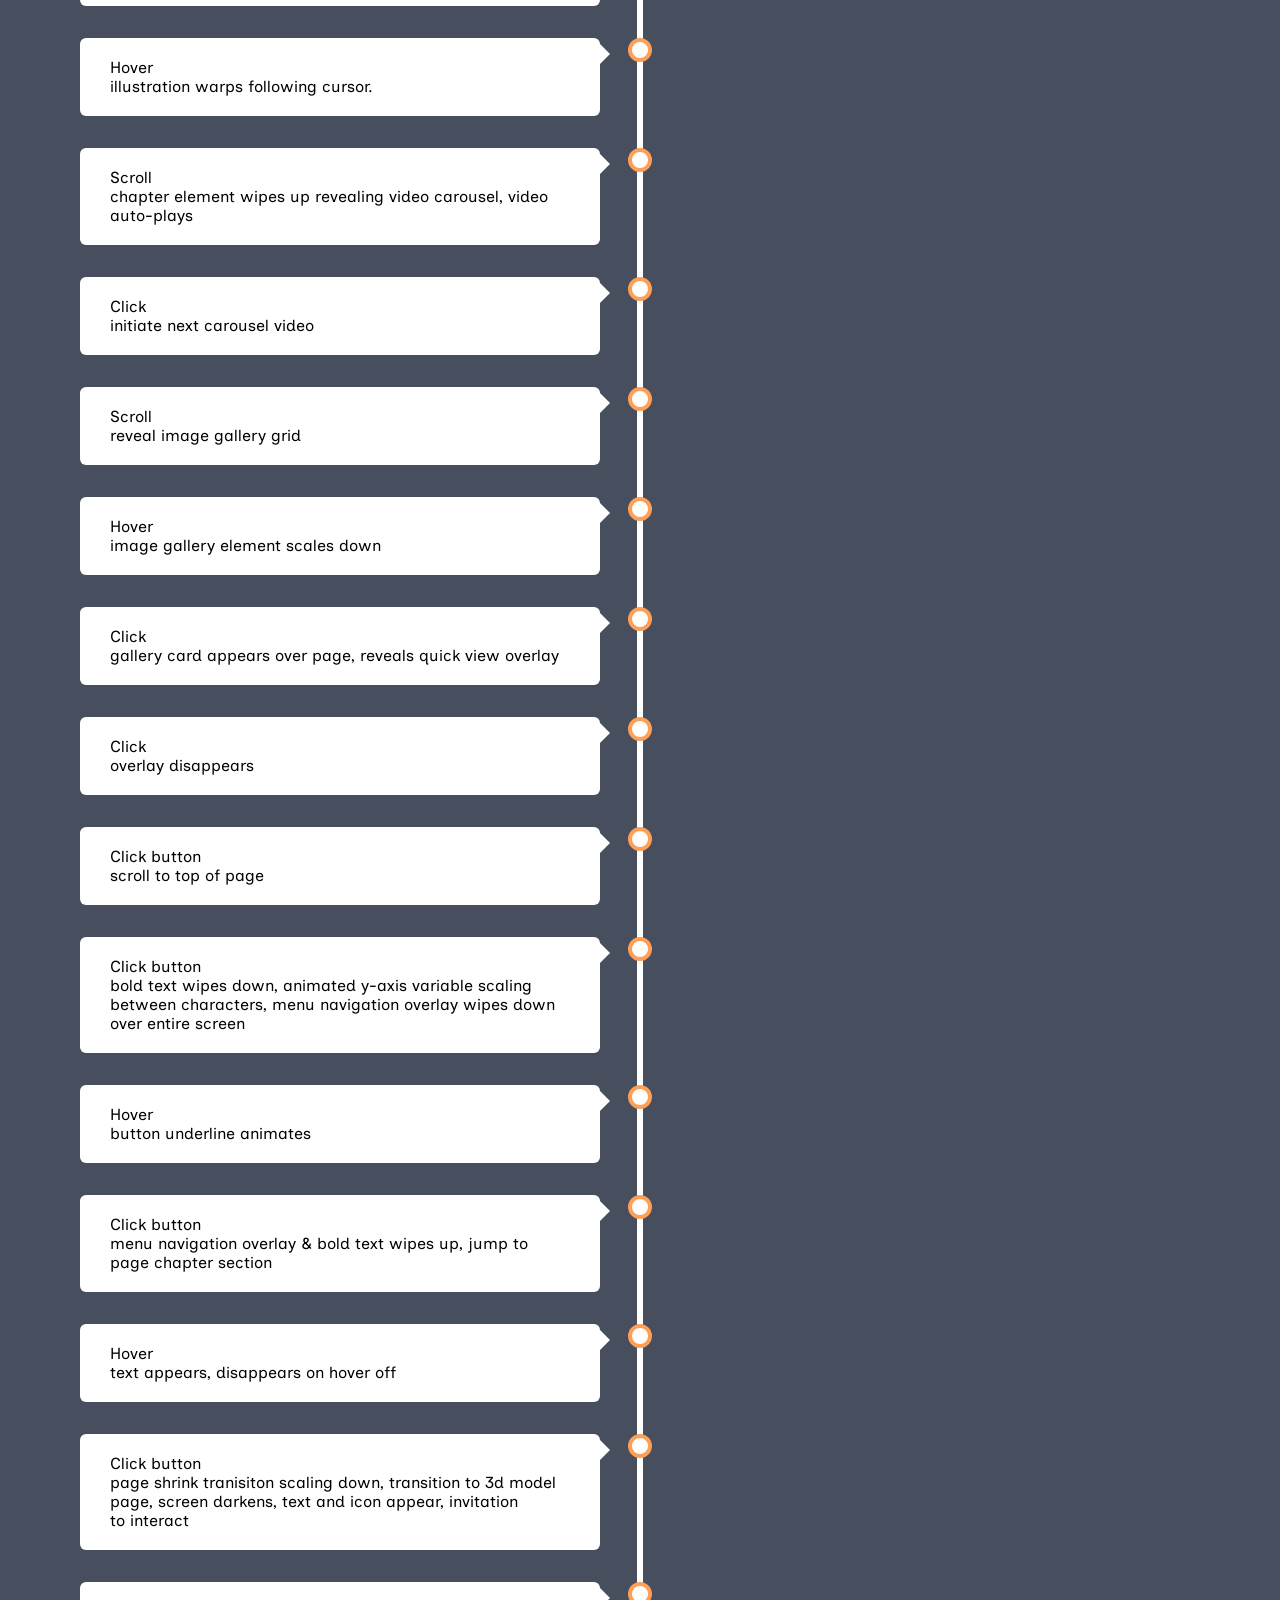
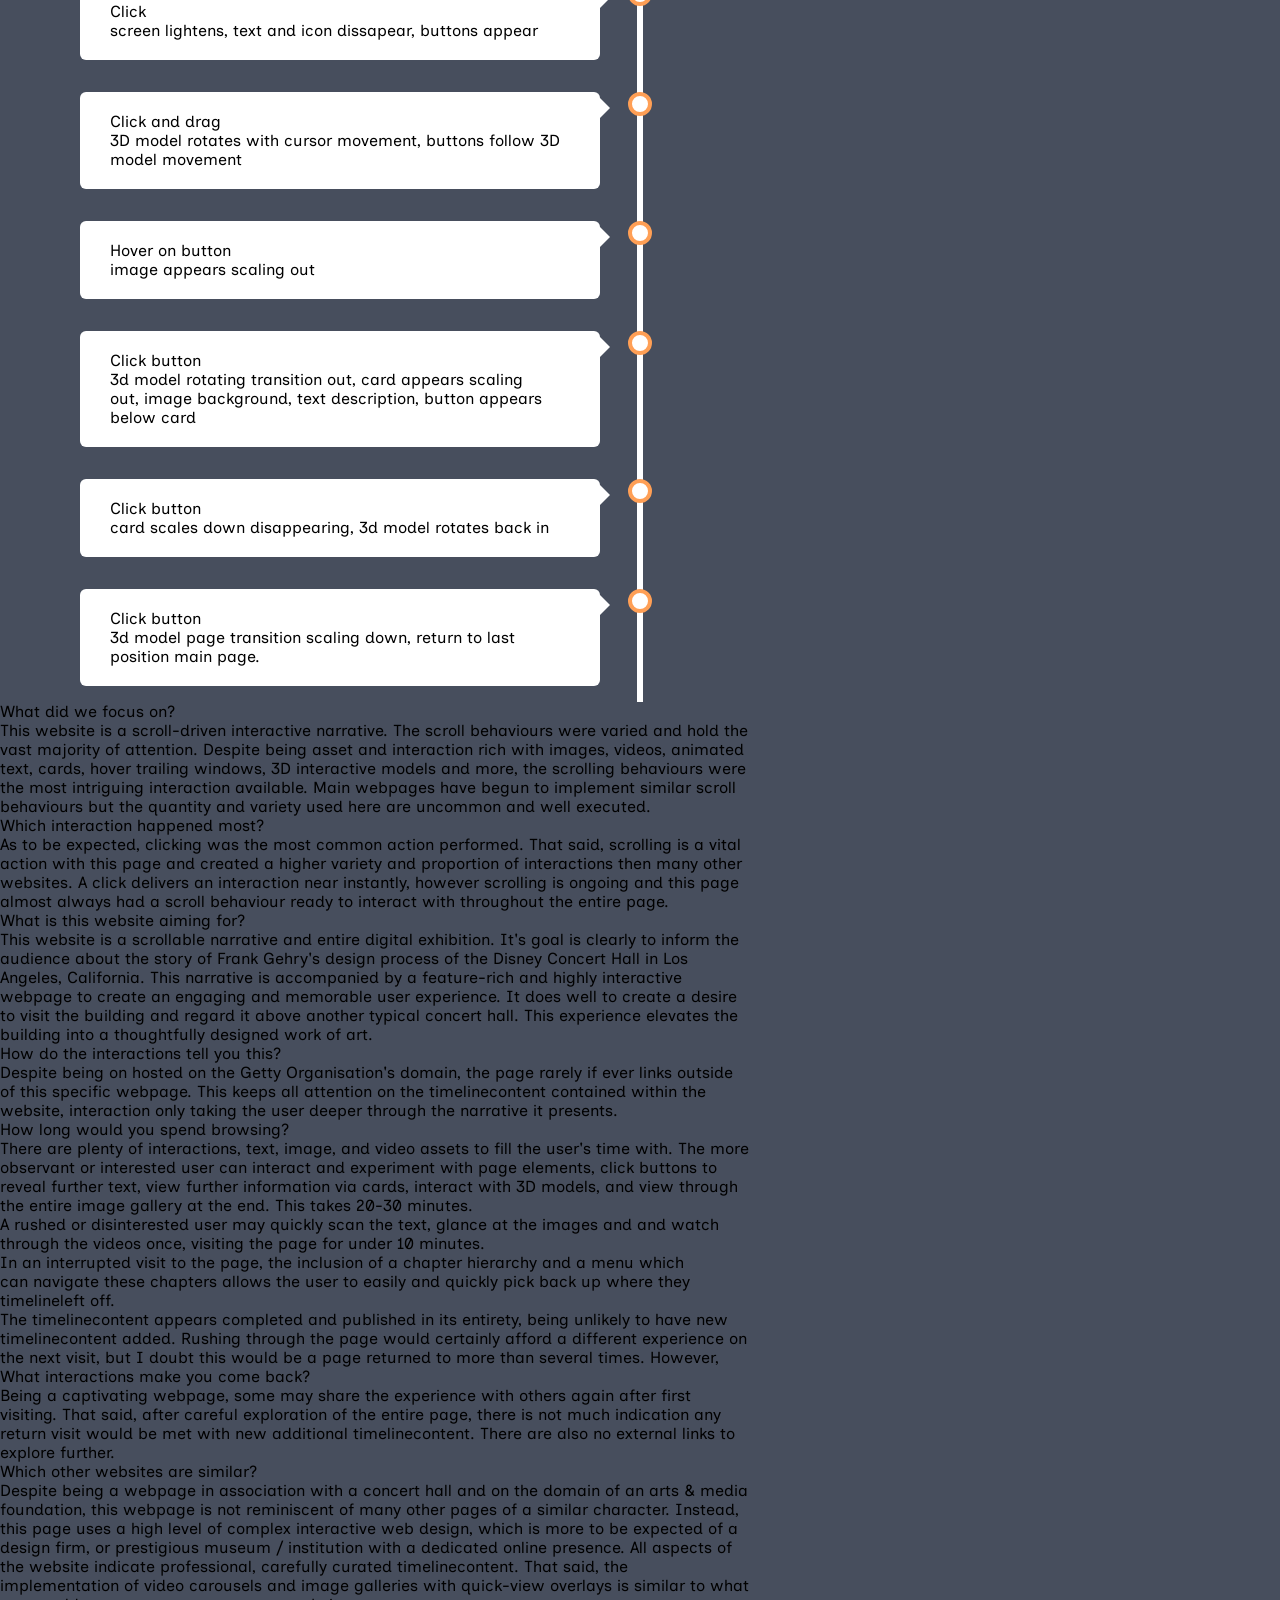
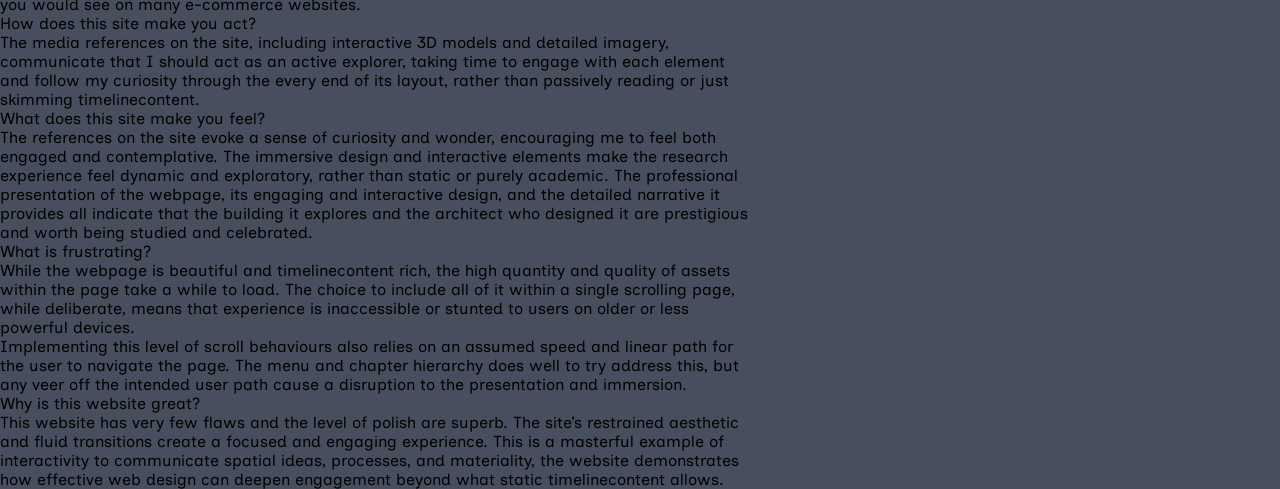
==== commit 06732924: "landing" ====
--- a/index.html
+++ b/index.html
@@ -2,14 +2,32 @@
 <html lang="en">
   <head>
     <meta charset="UTF-8" />
-    <meta name="viewport" content="width=device-width, initial-scale=1.0" />
+    <meta
+      name="viewport"
+      timelinecontent="width=device-width, initial-scale=1.0"
+    />
+    <link rel="preconnect" href="https://fonts.googleapis.com" />
+    <link rel="preconnect" href="https://fonts.gstatic.com" crossorigin />
+    <link
+      href="https://fonts.googleapis.com/css2?family=Inclusive+Sans:ital,wght@0,300..700;1,300..700&display=swap"
+      rel="stylesheet"
+    />
     <link rel="icon" href="/favicon.ico" type="image/x-icon" />
     <link rel="stylesheet" href="reset.css" />
     <link rel="stylesheet" href="style.css" />
     <title>Home</title>
   </head>
   <body>
-    <h1>Let's analyse Gehry.Getty.edu!</h1>
+    <section id="landing">
+      <h1>Let's analyse Gehry.Getty.edu!</h1>
+       <div class="screengrab">
+            <picture>
+                <source srcset="images/webp/screengrab2.webp" type="image/webp">
+                <img src="images/screengrab.gif" alt="gehry.getty.edu screen grab">
+            </picture>
+        </div>
+    </section>
+
     <!-- Question 1 -->
     <h2>First Impression</h2>
     <p>
@@ -28,38 +46,38 @@
       <!-- Question 2-->
       <h2>Record of Discrete Actions used</h2>
       <section class="timeline">
-        <article class="container left">
-          <div class="content">
+        <article class="timelinecontainer timelinetimelineleft">
+          <div class="timelinecontent">
             <h3>Hover</h3>
             <p>Box trails cursor</p>
           </div>
         </article>
-        <article class="container right">
-          <div class="content">
+        <article class="timelinecontainer timelineright">
+          <div class="timelinecontent">
             <h3>Moving cursor</h3>
 
             <p>box follows.</p>
           </div>
         </article>
 
-        <article class="container left">
-          <div class="content">
+        <article class="timelinecontainer timelineleft">
+          <div class="timelinecontent">
             <h3>Click</h3>
 
             <p>sound begins, animation triggered</p>
           </div>
         </article>
 
-        <article class="container left">
-          <div class="content">
+        <article class="timelinecontainer timelineleft">
+          <div class="timelinecontent">
             <h3>Hover over lower screen</h3>
 
             <p>text appears trailing movement, illustration warps to follow</p>
           </div>
         </article>
 
-        <article class="container left">
-          <div class="content">
+        <article class="timelinecontainer timelineleft">
+          <div class="timelinecontent">
             <h3>Hover over upper screen</h3>
 
             <p>
@@ -69,8 +87,8 @@
           </div>
         </article>
 
-        <article class="container left">
-          <div class="content">
+        <article class="timelinecontainer timelineleft">
+          <div class="timelinecontent">
             <h3>Scroll</h3>
 
             <p>
@@ -80,8 +98,8 @@
           </div>
         </article>
 
-        <article class="container left">
-          <div class="content">
+        <article class="timelinecontainer timelineleft">
+          <div class="timelinecontent">
             <h3>Scroll</h3>
 
             <p>
@@ -91,8 +109,8 @@
           </div>
         </article>
 
-        <article class="container left">
-          <div class="content">
+        <article class="timelinecontainer timelineleft">
+          <div class="timelinecontent">
             <h3>Scroll</h3>
 
             <p>
@@ -102,16 +120,16 @@
           </div>
         </article>
 
-        <article class="container left">
-          <div class="content">
+        <article class="timelinecontainer timelineleft">
+          <div class="timelinecontent">
             <h3>Hover</h3>
 
             <p>illustration warps following cursor</p>
           </div>
         </article>
 
-        <article class="container left">
-          <div class="content">
+        <article class="timelinecontainer timelineleft">
+          <div class="timelinecontent">
             <h3>Scroll</h3>
 
             <p>
@@ -120,32 +138,32 @@
           </div>
         </article>
 
-        <article class="container left">
-          <div class="content">
+        <article class="timelinecontainer timelineleft">
+          <div class="timelinecontent">
             <h3>Hover</h3>
 
             <p>window trails cursor movement.</p>
           </div>
         </article>
 
-        <article class="container left">
-          <div class="content">
+        <article class="timelinecontainer timelineleft">
+          <div class="timelinecontent">
             <h3>Click</h3>
 
             <p>initiate second video on carousel.</p>
           </div>
         </article>
 
-        <article class="container left">
-          <div class="content">
+        <article class="timelinecontainer timelineleft">
+          <div class="timelinecontent">
             <h3>Scroll</h3>
 
             <p>video pauses, text appears, button appears, text wipes up.</p>
           </div>
         </article>
 
-        <article class="container left">
-          <div class="content">
+        <article class="timelinecontainer timelineleft">
+          <div class="timelinecontent">
             <h3>Click button</h3>
 
             <p>
@@ -154,8 +172,8 @@
           </div>
         </article>
 
-        <article class="container left">
-          <div class="content">
+        <article class="timelinecontainer timelineleft">
+          <div class="timelinecontent">
             <h3>Scroll</h3>
 
             <p>
@@ -165,8 +183,8 @@
           </div>
         </article>
 
-        <article class="container left">
-          <div class="content">
+        <article class="timelinecontainer timelineleft">
+          <div class="timelinecontent">
             <h3>Scroll</h3>
 
             <p>
@@ -176,16 +194,16 @@
           </div>
         </article>
 
-        <article class="container left">
-          <div class="content">
+        <article class="timelinecontainer timelineleft">
+          <div class="timelinecontent">
             <h3>Click drag</h3>
 
             <p>text is selectable.</p>
           </div>
         </article>
 
-        <article class="container left">
-          <div class="content">
+        <article class="timelinecontainer timelineleft">
+          <div class="timelinecontent">
             <h3>Scroll</h3>
 
             <p>
@@ -196,16 +214,16 @@
           </div>
         </article>
 
-        <article class="container left">
-          <div class="content">
+        <article class="timelinecontainer timelineleft">
+          <div class="timelinecontent">
             <h3>Hover</h3>
 
             <p>illustration warps following cursor.</p>
           </div>
         </article>
 
-        <article class="container left">
-          <div class="content">
+        <article class="timelinecontainer timelineleft">
+          <div class="timelinecontent">
             <h3>Scroll</h3>
 
             <p>
@@ -215,56 +233,56 @@
           </div>
         </article>
 
-        <article class="container left">
-          <div class="content">
+        <article class="timelinecontainer timelineleft">
+          <div class="timelinecontent">
             <h3>Click</h3>
 
             <p>initiate next carousel video</p>
           </div>
         </article>
 
-        <article class="container left">
-          <div class="content">
+        <article class="timelinecontainer timelineleft">
+          <div class="timelinecontent">
             <h3>Scroll</h3>
 
             <p>reveal image gallery grid</p>
           </div>
         </article>
 
-        <article class="container left">
-          <div class="content">
+        <article class="timelinecontainer timelineleft">
+          <div class="timelinecontent">
             <h3>Hover</h3>
 
             <p>image gallery element scales down</p>
           </div>
         </article>
 
-        <article class="container left">
-          <div class="content">
+        <article class="timelinecontainer timelineleft">
+          <div class="timelinecontent">
             <h3>Click</h3>
 
             <p>gallery card appears over page, reveals quick view overlay</p>
           </div>
         </article>
 
-        <article class="container left">
-          <div class="content">
+        <article class="timelinecontainer timelineleft">
+          <div class="timelinecontent">
             <h3>Click</h3>
 
             <p>overlay disappears</p>
           </div>
         </article>
 
-        <article class="container left">
-          <div class="content">
+        <article class="timelinecontainer timelineleft">
+          <div class="timelinecontent">
             <h3>Click button</h3>
 
             <p>scroll to top of page</p>
           </div>
         </article>
 
-        <article class="container left">
-          <div class="content">
+        <article class="timelinecontainer timelineleft">
+          <div class="timelinecontent">
             <h3>Click button</h3>
 
             <p>
@@ -274,16 +292,16 @@
           </div>
         </article>
 
-        <article class="container left">
-          <div class="content">
+        <article class="timelinecontainer timelineleft">
+          <div class="timelinecontent">
             <h3>Hover</h3>
 
             <p>button underline animates</p>
           </div>
         </article>
 
-        <article class="container left">
-          <div class="content">
+        <article class="timelinecontainer timelineleft">
+          <div class="timelinecontent">
             <h3>Click button</h3>
 
             <p>
@@ -293,16 +311,16 @@
           </div>
         </article>
 
-        <article class="container left">
-          <div class="content">
+        <article class="timelinecontainer timelineleft">
+          <div class="timelinecontent">
             <h3>Hover</h3>
 
             <p>text appears, disappears on hover off</p>
           </div>
         </article>
 
-        <article class="container left">
-          <div class="content">
+        <article class="timelinecontainer timelineleft">
+          <div class="timelinecontent">
             <h3>Click button</h3>
 
             <p>
@@ -312,16 +330,16 @@
           </div>
         </article>
 
-        <article class="container left">
-          <div class="content">
+        <article class="timelinecontainer timelineleft">
+          <div class="timelinecontent">
             <h3>Click</h3>
 
             <p>screen lightens, text and icon dissapear, buttons appear</p>
           </div>
         </article>
 
-        <article class="container left">
-          <div class="content">
+        <article class="timelinecontainer timelineleft">
+          <div class="timelinecontent">
             <h3>Click and drag</h3>
 
             <p>
@@ -331,16 +349,16 @@
           </div>
         </article>
 
-        <article class="container left">
-          <div class="content">
+        <article class="timelinecontainer timelineleft">
+          <div class="timelinecontent">
             <h3>Hover on button</h3>
 
             <p>image appears scaling out</p>
           </div>
         </article>
 
-        <article class="container left">
-          <div class="content">
+        <article class="timelinecontainer timelineleft">
+          <div class="timelinecontent">
             <h3>Click button</h3>
 
             <p>
@@ -350,16 +368,16 @@
           </div>
         </article>
 
-        <article class="container left">
-          <div class="content">
+        <article class="timelinecontainer timelineleft">
+          <div class="timelinecontent">
             <h3>Click button</h3>
 
             <p>card scales down disappearing, 3d model rotates back in</p>
           </div>
         </article>
 
-        <article class="container left">
-          <div class="content">
+        <article class="timelinecontainer timelineleft">
+          <div class="timelinecontent">
             <h3>Click button</h3>
 
             <p>
@@ -410,8 +428,8 @@
     <p>
       Despite being on hosted on the Getty Organisation's domain, the page
       rarely if ever links outside of this specific webpage. This keeps all
-      attention on the content contained within the website, interaction only
-      taking the user deeper through the narrative it presents.
+      attention on the timelinecontent contained within the website, interaction
+      only taking the user deeper through the narrative it presents.
     </p>
 
     <!--Question 7-->
@@ -431,11 +449,11 @@
     <p>
       In an interrupted visit to the page, the inclusion of a chapter hierarchy
       and a menu which can navigate these chapters allows the user to easily and
-      quickly pick back up where they left off.
-    </p>
-    <p>
-      The content appears completed and published in its entirety, being
-      unlikely to have new content added. Rushing through the page would
+      quickly pick back up where they timelineleft off.
+    </p>
+    <p>
+      The timelinecontent appears completed and published in its entirety, being
+      unlikely to have new timelinecontent added. Rushing through the page would
       certainly afford a different experience on the next visit, but I doubt
       this would be a page returned to more than several times. However,
     </p>
@@ -446,8 +464,8 @@
       Being a captivating webpage, some may share the experience with others
       again after first visiting. That said, after careful exploration of the
       entire page, there is not much indication any return visit would be met
-      with new additional content. There are also no external links to explore
-      further.
+      with new additional timelinecontent. There are also no external links to
+      explore further.
     </p>
 
     <!--Question 9-->
@@ -459,9 +477,9 @@
       level of complex interactive web design, which is more to be expected of a
       design firm, or prestigious museum / institution with a dedicated online
       presence. All aspects of the website indicate professional, carefully
-      curated content. That said, the implementation of video carousels and
-      image galleries with quick-view overlays is similar to what you would see
-      on many e-commerce websites.
+      curated timelinecontent. That said, the implementation of video carousels
+      and image galleries with quick-view overlays is similar to what you would
+      see on many e-commerce websites.
     </p>
     <!--Question 10-->
     <h2>How does this site make you act?</h2>
@@ -470,7 +488,7 @@
       detailed imagery, communicate that I should act as an active explorer,
       taking time to engage with each element and follow my curiosity through
       the every end of its layout, rather than passively reading or just
-      skimming content.
+      skimming timelinecontent.
     </p>
     <!--Question 11-->
     <h2>What does this site make you feel?</h2>
@@ -487,8 +505,8 @@
     <!--Question 12-->
     <h2>What is frustrating?</h2>
     <p>
-      While the webpage is beautiful and content rich, the high quantity and
-      quality of assets within the page take a while to load. The choice to
+      While the webpage is beautiful and timelinecontent rich, the high quantity
+      and quality of assets within the page take a while to load. The choice to
       include all of it within a single scrolling page, while deliberate, means
       that experience is inaccessible or stunted to users on older or less
       powerful devices.
@@ -507,7 +525,7 @@
       engaging experience. This is a masterful example of interactivity to
       communicate spatial ideas, processes, and materiality, the website
       demonstrates how effective web design can deepen engagement beyond what
-      static content allows.
+      static timelinecontent allows.
     </p>
   </body>
 </html>
--- a/style.css
+++ b/style.css
@@ -1,3 +1,5 @@
+:root
+
 * {
     box-sizing: border-box;
 }
@@ -5,7 +7,47 @@
 /* set a background color */
 body {
     background-color: #474e5d;
-    font-family: Arial, Helvetica, sans-serif;
+    font-family: "Inclusive Sans", sans-serif;
+}
+
+#landing {
+    min-height: 100vh;
+    flex-direction: column;
+    justify-content: center;
+    padding: 4rem 2rem;
+    display: flex;
+    align-items: center;
+    text-align: center;
+    gap: 0.5rem;
+}
+
+#landing h1 {
+    margin-bottom: 1rem;
+    font-size: 2.75rem;
+    font-weight: 700;
+}
+
+#landing .screengrab {
+  width: 20rem;
+    height: 20rem;
+    overflow: hidden;
+    margin-top: 1rem;
+    margin-bottom: 37px;
+    border-radius: 50%;
+    box-shadow: 0 10px 20px rgba(0, 0, 0, 0.2);
+}
+
+#landing .screengrab img {
+    width: 100%;
+    height: 100%;
+    border-radius: 50%;
+    object-fit: cover;
+    transition: transform 0.4s ease;
+}
+
+#landing .screengrab:hover img {
+    transform: scale(1.2);
+
 }
 
 /* The line of the timeline */
@@ -27,7 +69,7 @@
 }
 
 /* Container around timeline content */
-.container {
+.timelinecontainer {
     padding: 1rem 2.5rem;
     position: relative;
     background-color: inherit;
@@ -35,7 +77,7 @@
 }
 
 /* Circles on timeline */
-.container::after {
+.timelinecontainer::after {
     content: '';
     position: absolute;
     width: 1.5rem;
@@ -49,17 +91,17 @@
 }
 
 /* place container on left */
-.left {
+.timelineleft {
     left: 0;
 }
 
 /* Place container on right */
-.right {
+.timelineright {
     left: 50%;
 }
 
 /* Add arrows to left container */
-.left::before {
+.timelineleft::before {
     content: " ";
     height: 0;
     position: absolute;
@@ -73,7 +115,7 @@
 }
 
 /* Add arrows to the right container  */
-.right::before {
+.timelineright::before {
   content: " ";
   height: 0;
   position: absolute;
@@ -87,12 +129,12 @@
 }
 
 /* Fix circle for containers on right side */
-.right::after {
+.timelineright::after {
   left: -0.75rem;
 }
 
 /* The actual content */
-.content {
+.timelinecontent {
   padding: 20px 30px;
   background-color: white;
   position: relative;
@@ -107,14 +149,14 @@
   }
 
 /* Full-width containers */
-  .container {
+  .timelinecontainer {
     width: 100%;
     padding-left: 70px;
     padding-right: 25px;
   }
 
 /* Make sure that all arrows are pointing leftwards */
-  .container::before {
+  .timelinecontainer::before {
     left: 60px;
     border: medium solid white;
     border-width: 10px 10px 10px 0;
@@ -122,12 +164,12 @@
   }
 
 /* Make sure all circles are at the same spot */
-  .left::after, .right::after {
+  .timelineleft::after, .right::after {
     left: 15px;
   }
 
 /* Make all right containers behave like the left ones */
-  .right {
+  .timelineright {
     left: 0%;
   }
 }
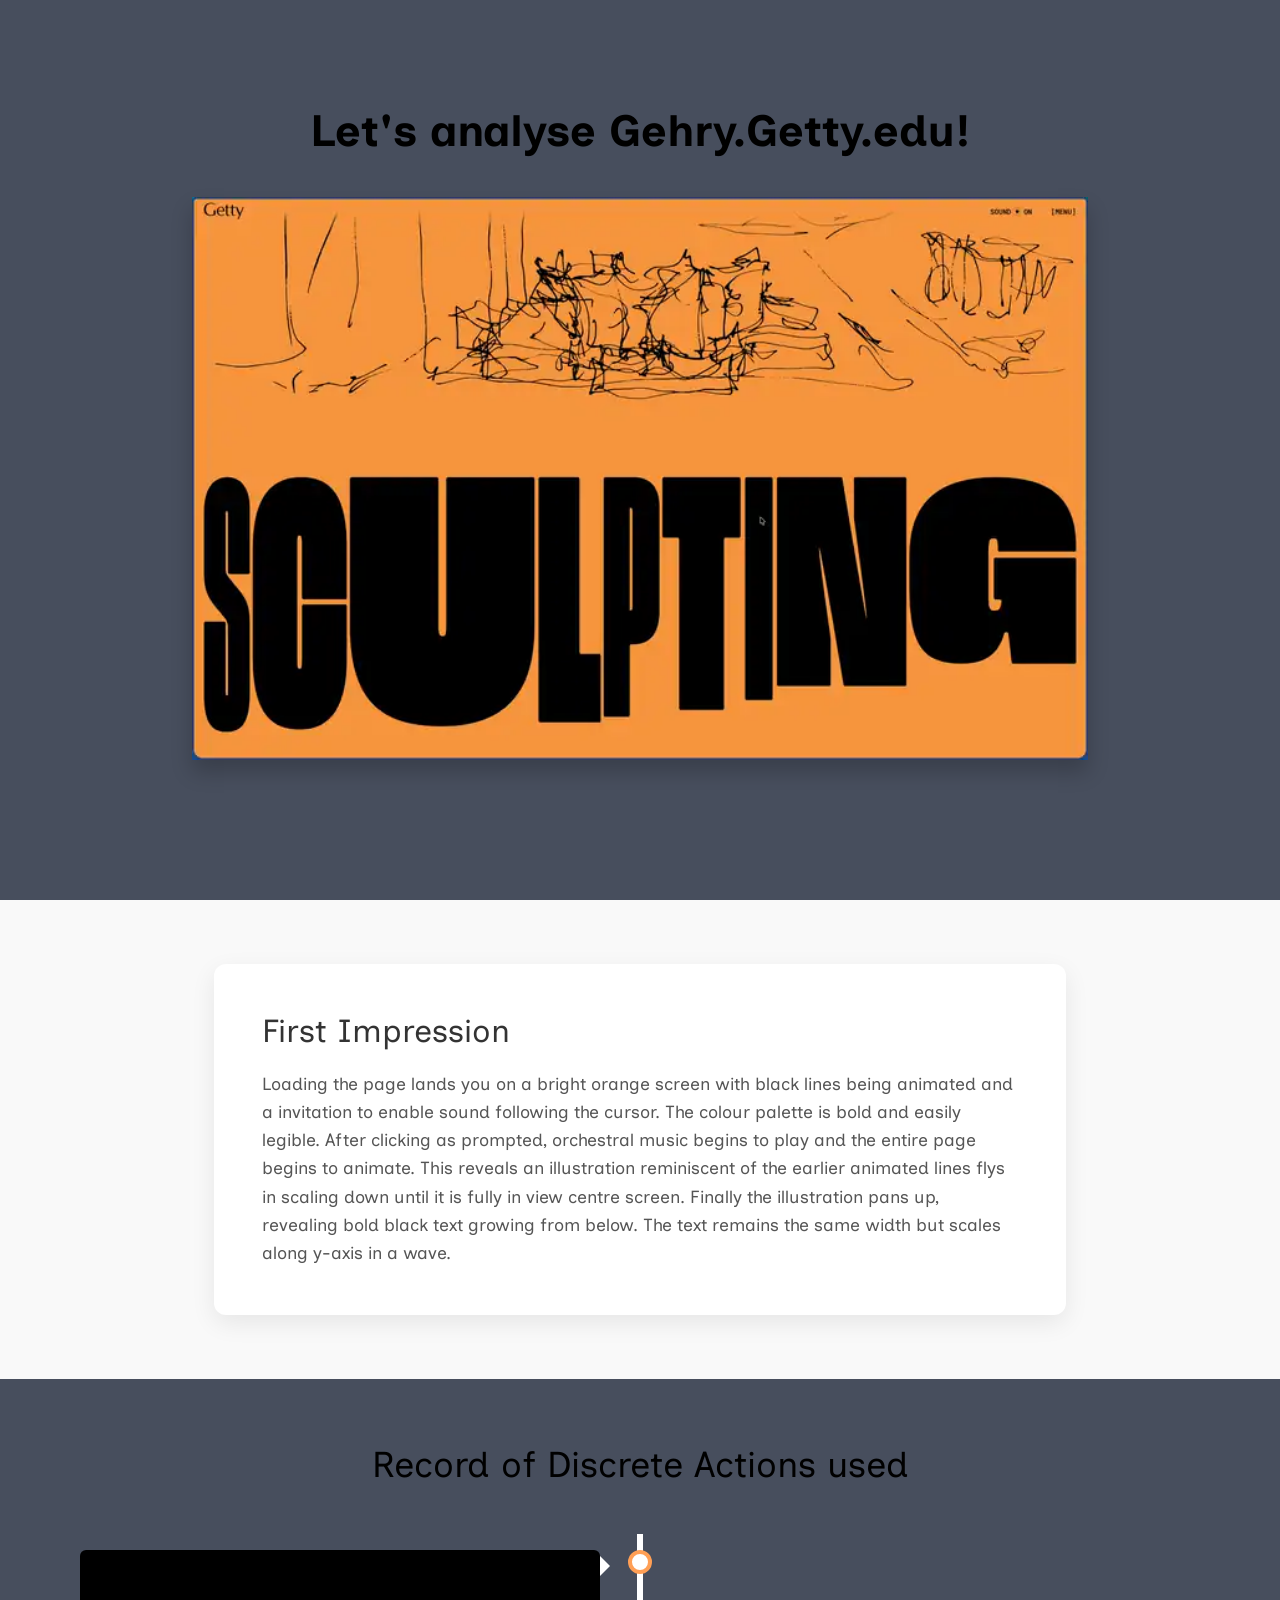
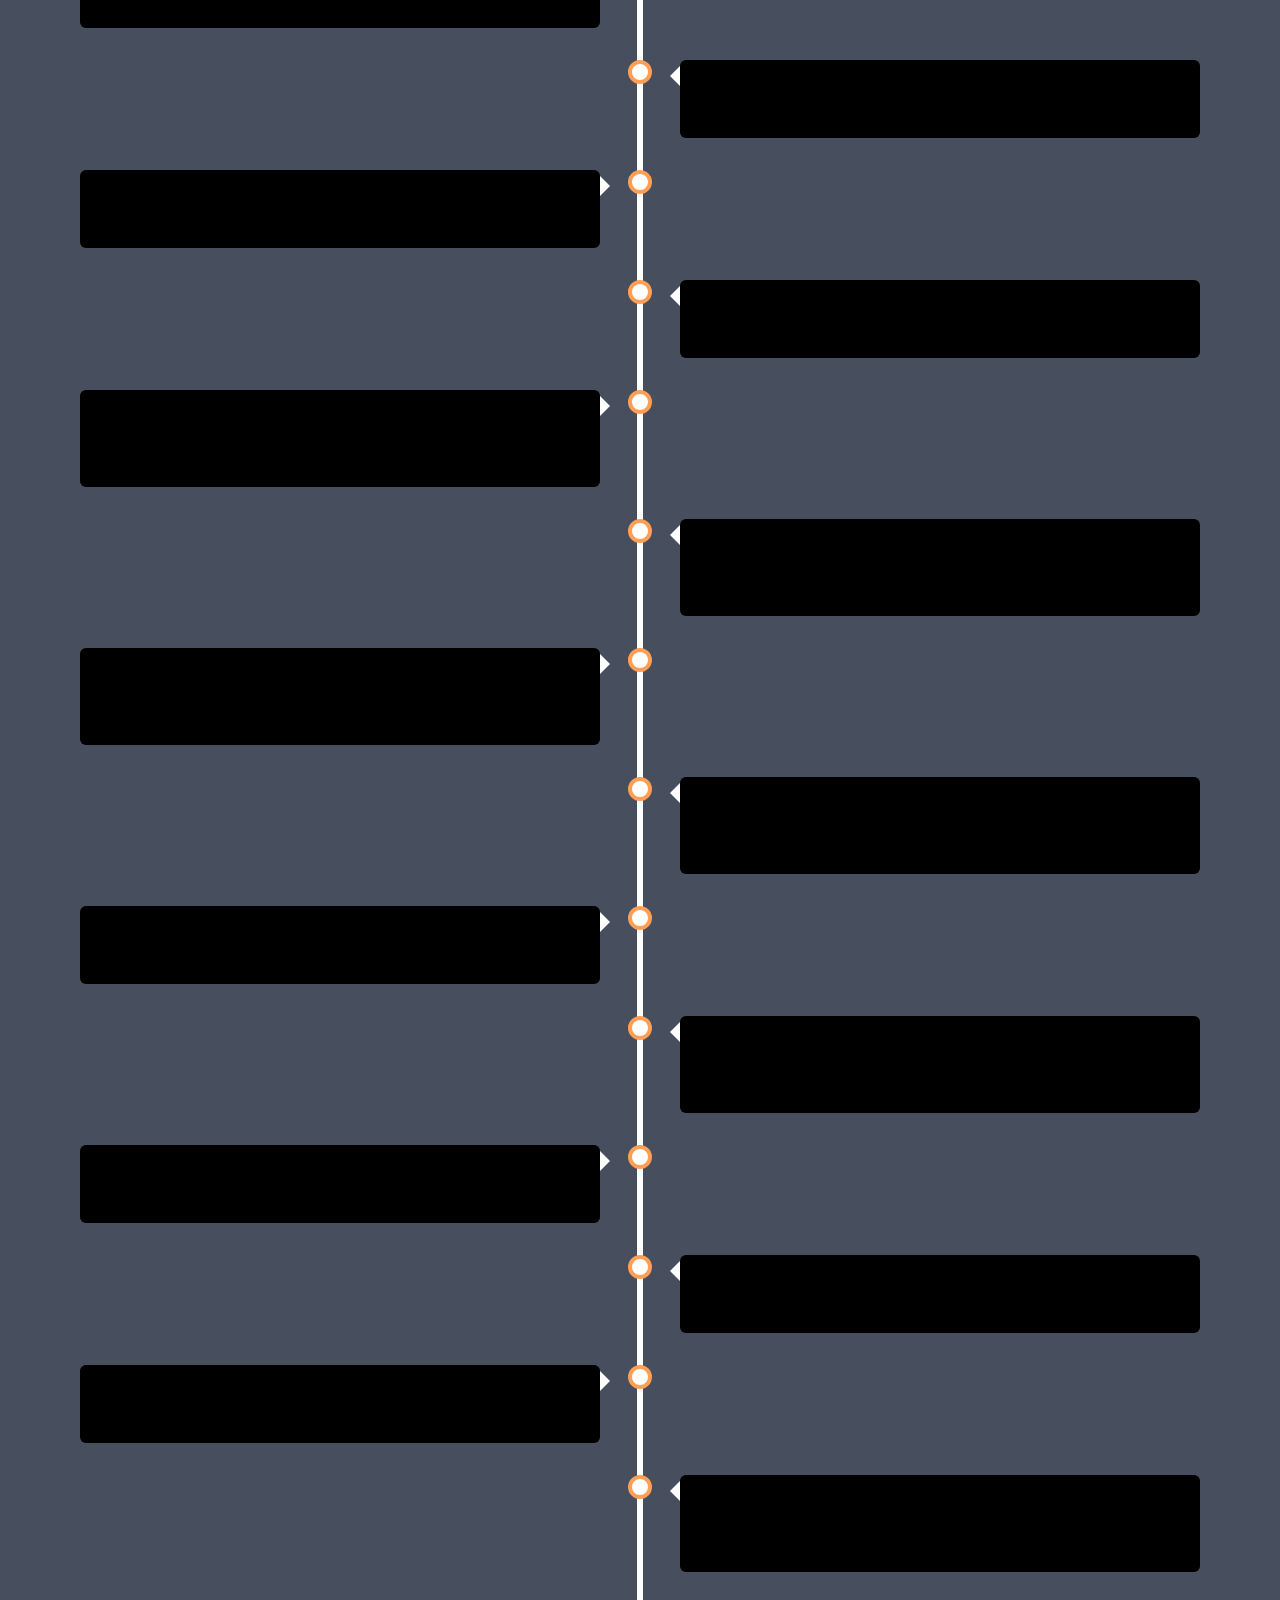
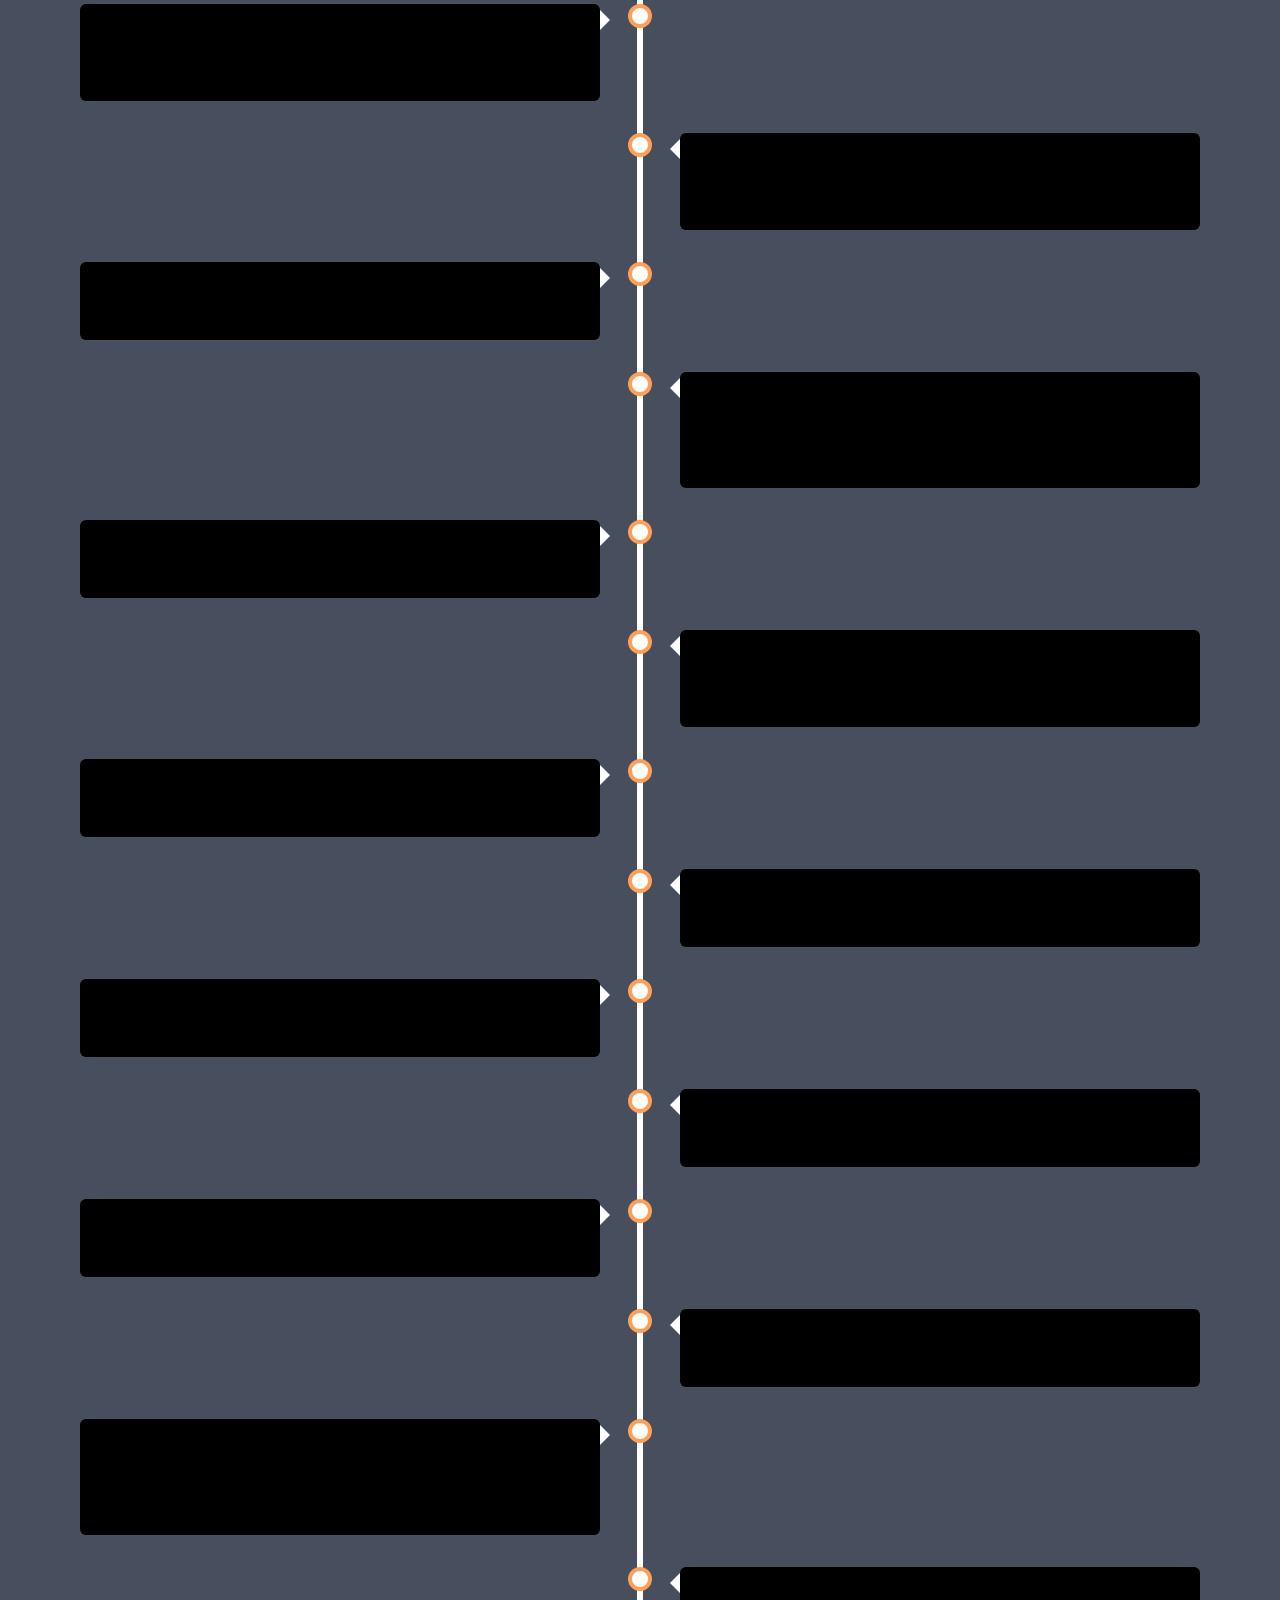
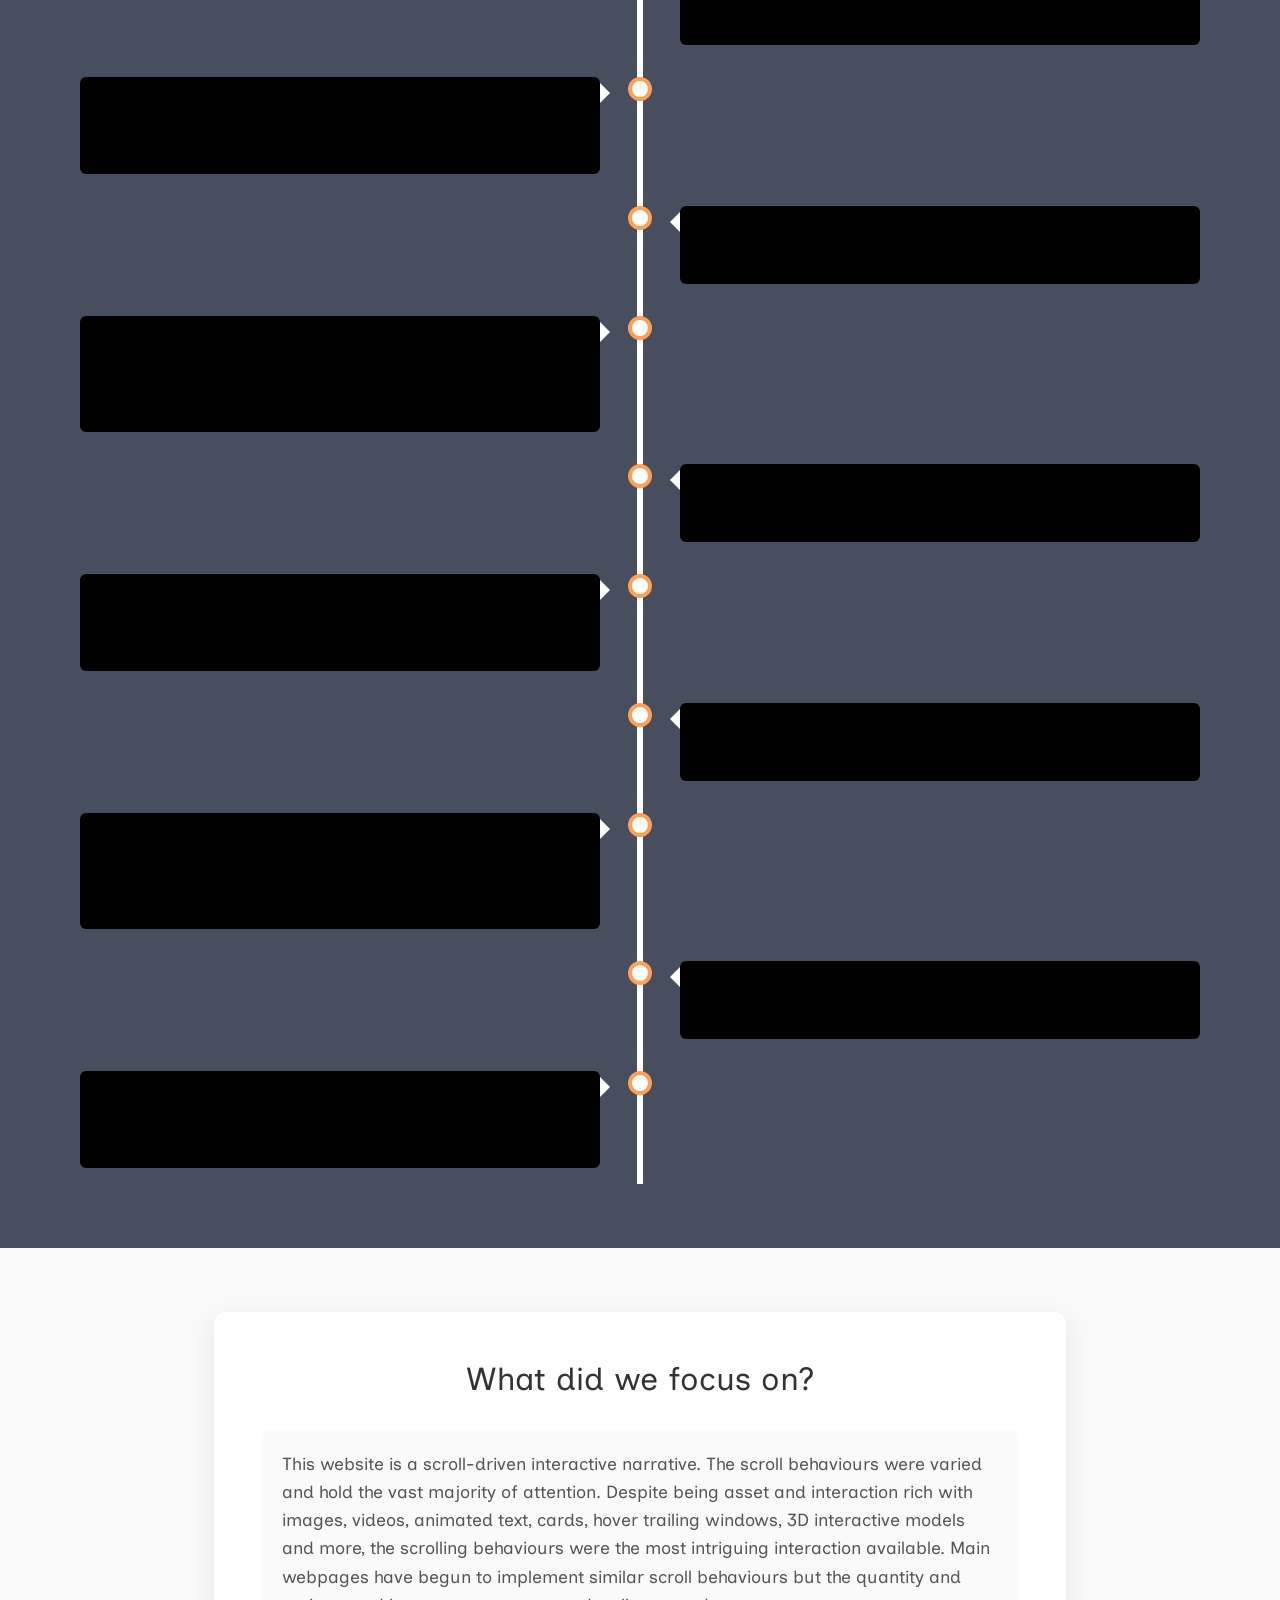
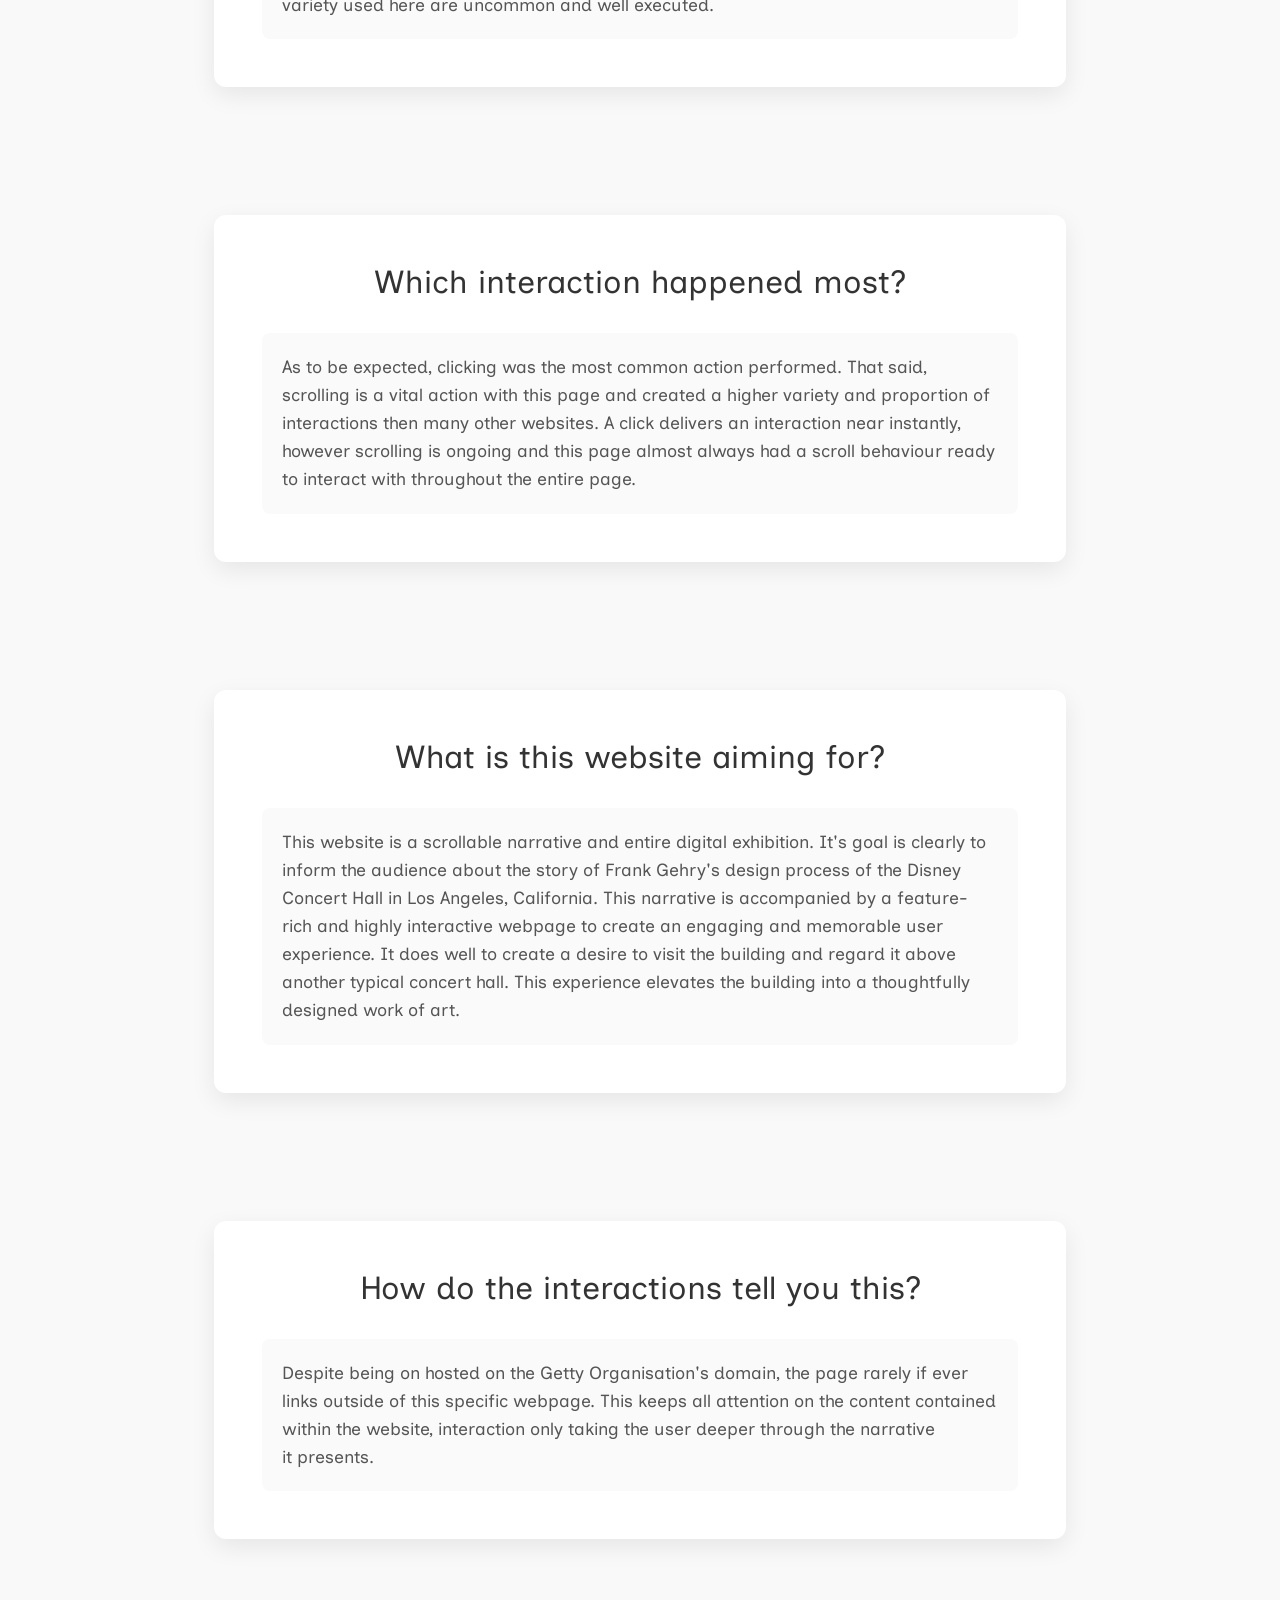
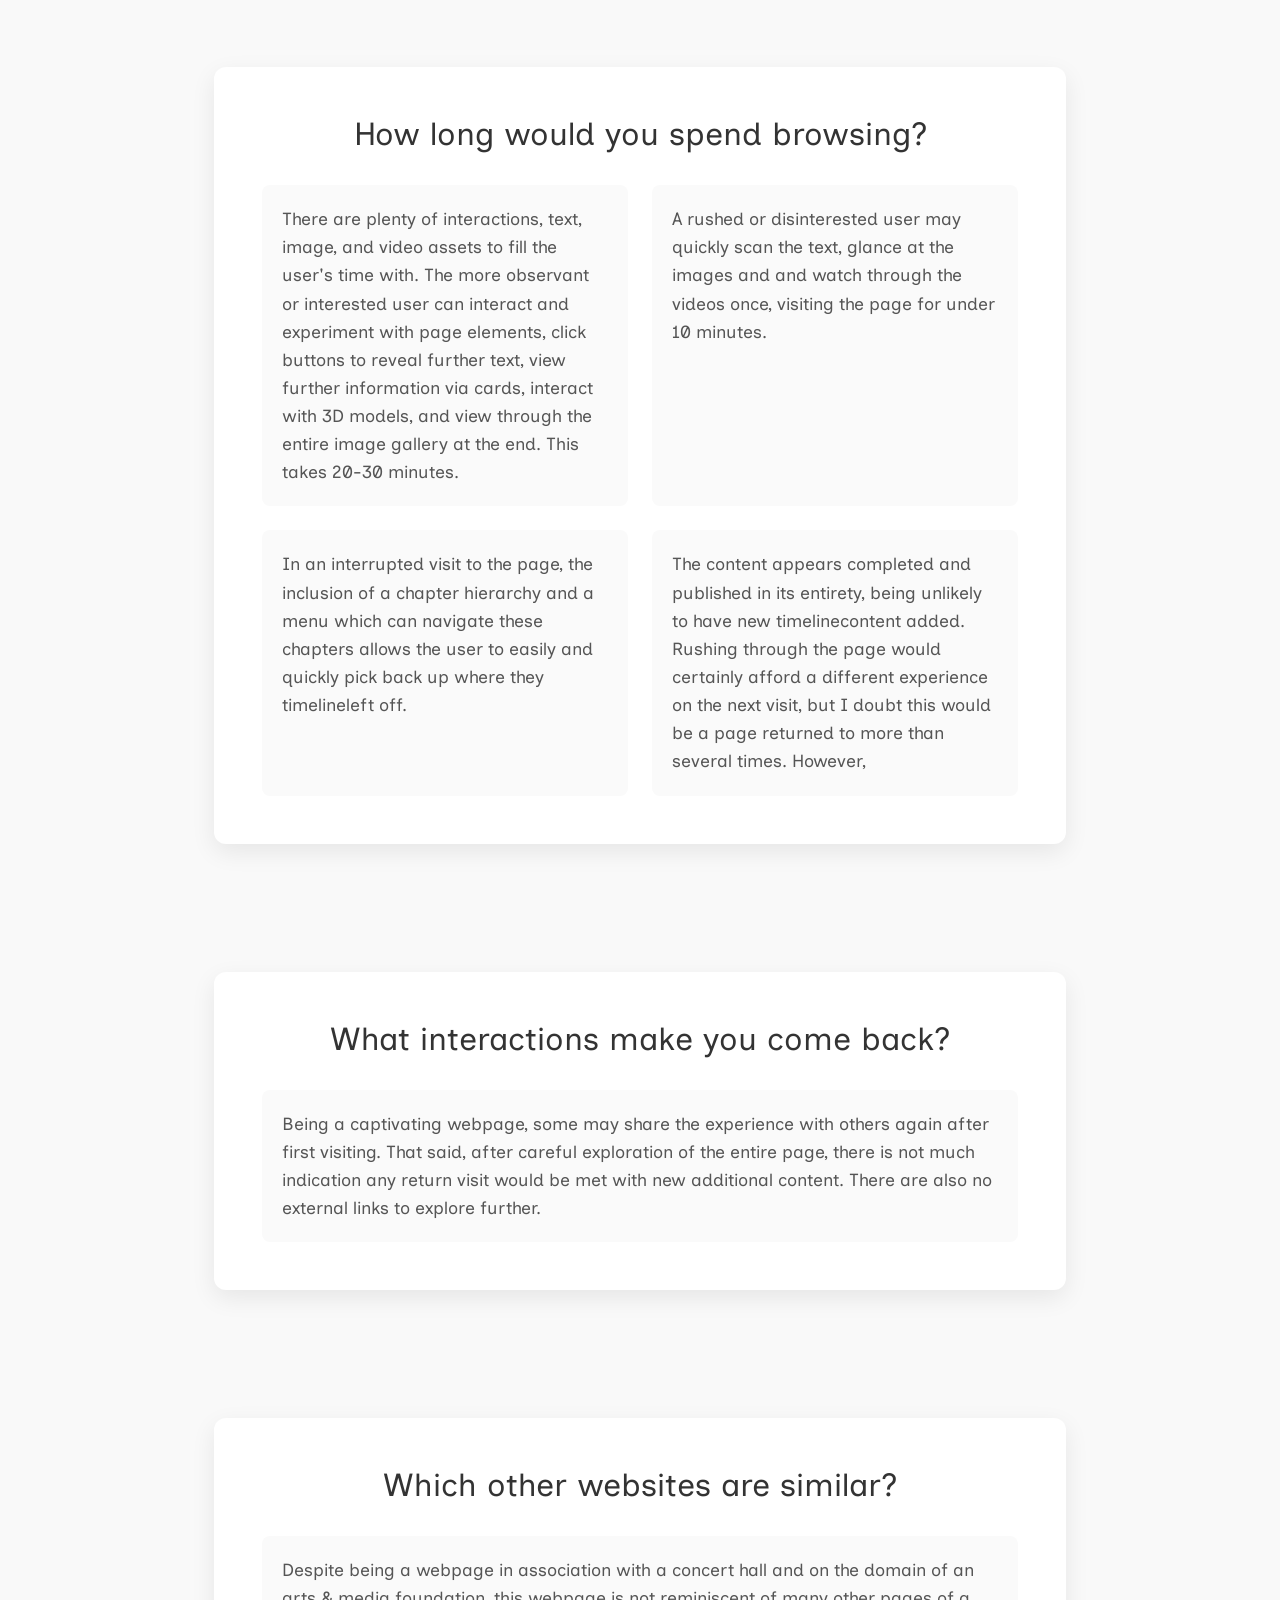
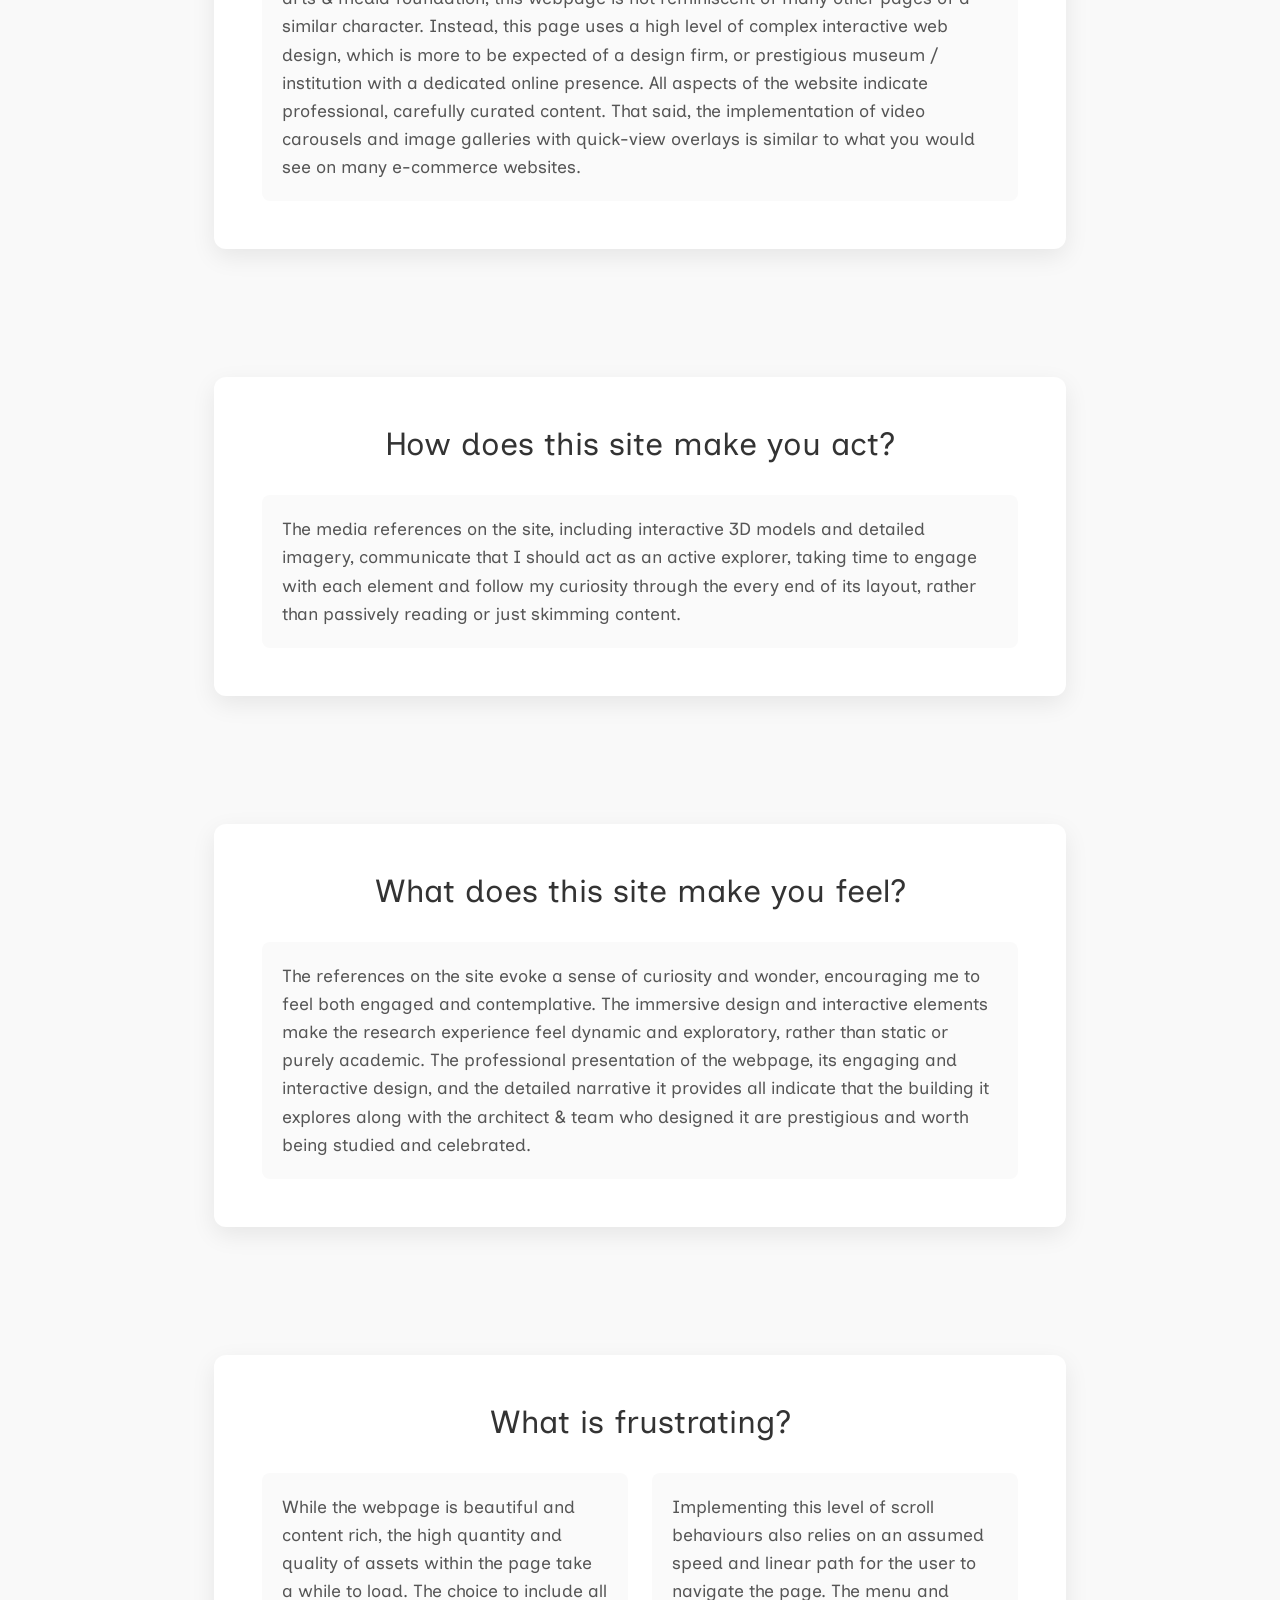
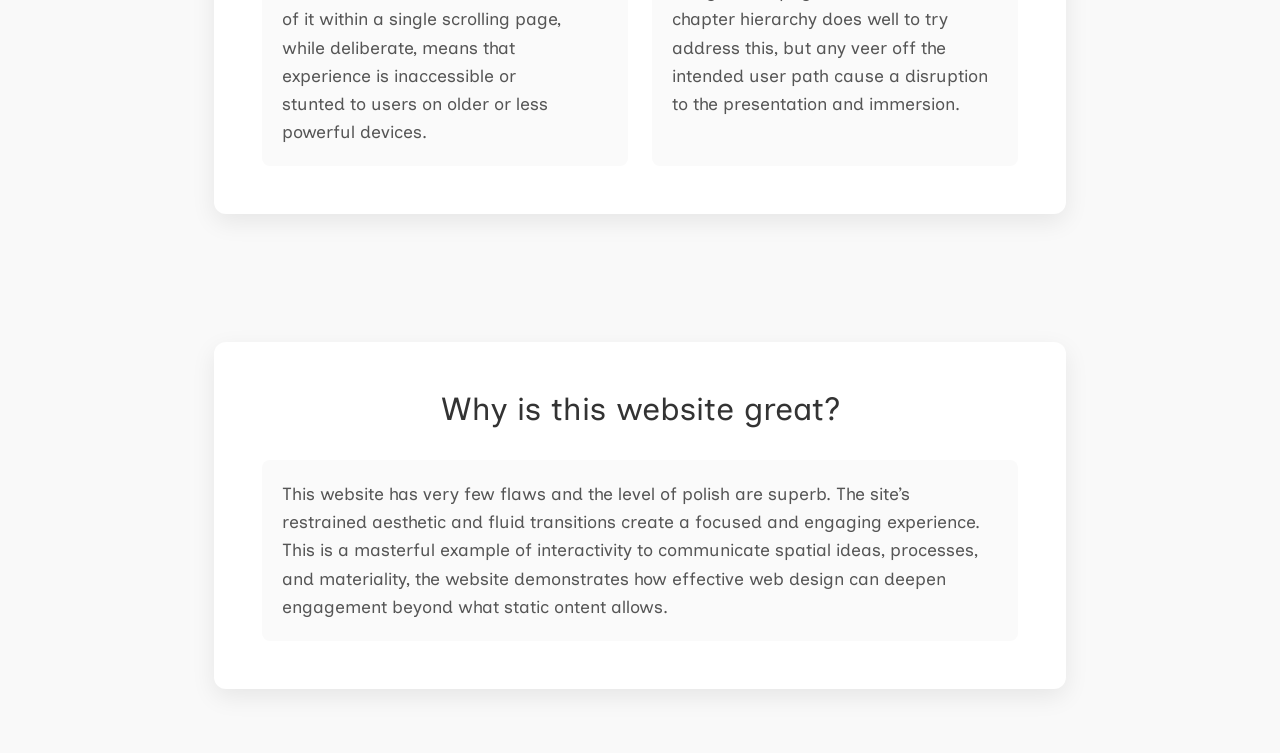
==== commit 2f476226: "basiccss" ====
--- a/index.html
+++ b/index.html
@@ -20,33 +20,38 @@
   <body>
     <section id="landing">
       <h1>Let's analyse Gehry.Getty.edu!</h1>
-       <div class="screengrab">
-            <picture>
-                <source srcset="images/webp/screengrab2.webp" type="image/webp">
-                <img src="images/screengrab.gif" alt="gehry.getty.edu screen grab">
-            </picture>
-        </div>
-    </section>
-
-    <!-- Question 1 -->
-    <h2>First Impression</h2>
-    <p>
-      Loading the page lands you on a bright orange screen with black lines
-      being animated and a invitation to enable sound following the cursor. The
-      colour palette is bold and easily legible. After clicking as prompted,
-      orchestral music begins to play and the entire page begins to animate.
-      This reveals an illustration reminiscent of the earlier animated lines
-      flys in scaling down until it is fully in view centre screen. Finally the
-      illustration pans up, revealing bold black text growing from below. The
-      text remains the same width but scales along y-axis in a wave.
-    </p>
+      <div class="screengrab">
+        <picture>
+          <source srcset="images/webp/screengrab2.webp" type="image/webp" />
+          <img src="images/screengrab.gif" alt="gehry.getty.edu screen grab" />
+        </picture>
+      </div>
+    </section>
+
+    <section id="question1">
+      <!-- Question 1 -->
+      <div class="card">
+        <h2>First Impression</h2>
+        <p>
+          Loading the page lands you on a bright orange screen with black lines
+          being animated and a invitation to enable sound following the cursor.
+          The colour palette is bold and easily legible. After clicking as
+          prompted, orchestral music begins to play and the entire page begins
+          to animate. This reveals an illustration reminiscent of the earlier
+          animated lines flys in scaling down until it is fully in view centre
+          screen. Finally the illustration pans up, revealing bold black text
+          growing from below. The text remains the same width but scales along
+          y-axis in a wave.
+        </p>
+      </div>
+    </section>
 
     <!-- Question 2-->
-    <section>
+    <section id="question2">
       <!-- Question 2-->
       <h2>Record of Discrete Actions used</h2>
       <section class="timeline">
-        <article class="timelinecontainer timelinetimelineleft">
+        <article class="timelinecontainer timelineleft">
           <div class="timelinecontent">
             <h3>Hover</h3>
             <p>Box trails cursor</p>
@@ -68,7 +73,7 @@
           </div>
         </article>
 
-        <article class="timelinecontainer timelineleft">
+        <article class="timelinecontainer timelineright">
           <div class="timelinecontent">
             <h3>Hover over lower screen</h3>
 
@@ -87,7 +92,7 @@
           </div>
         </article>
 
-        <article class="timelinecontainer timelineleft">
+        <article class="timelinecontainer timelineright">
           <div class="timelinecontent">
             <h3>Scroll</h3>
 
@@ -109,7 +114,7 @@
           </div>
         </article>
 
-        <article class="timelinecontainer timelineleft">
+        <article class="timelinecontainer timelineright">
           <div class="timelinecontent">
             <h3>Scroll</h3>
 
@@ -128,7 +133,7 @@
           </div>
         </article>
 
-        <article class="timelinecontainer timelineleft">
+        <article class="timelinecontainer timelineright">
           <div class="timelinecontent">
             <h3>Scroll</h3>
 
@@ -146,7 +151,7 @@
           </div>
         </article>
 
-        <article class="timelinecontainer timelineleft">
+        <article class="timelinecontainer timelineright">
           <div class="timelinecontent">
             <h3>Click</h3>
 
@@ -162,7 +167,7 @@
           </div>
         </article>
 
-        <article class="timelinecontainer timelineleft">
+        <article class="timelinecontainer timelineright">
           <div class="timelinecontent">
             <h3>Click button</h3>
 
@@ -183,7 +188,7 @@
           </div>
         </article>
 
-        <article class="timelinecontainer timelineleft">
+        <article class="timelinecontainer timelineright">
           <div class="timelinecontent">
             <h3>Scroll</h3>
 
@@ -202,7 +207,7 @@
           </div>
         </article>
 
-        <article class="timelinecontainer timelineleft">
+        <article class="timelinecontainer timelineright">
           <div class="timelinecontent">
             <h3>Scroll</h3>
 
@@ -222,7 +227,7 @@
           </div>
         </article>
 
-        <article class="timelinecontainer timelineleft">
+        <article class="timelinecontainer timelineright">
           <div class="timelinecontent">
             <h3>Scroll</h3>
 
@@ -241,7 +246,7 @@
           </div>
         </article>
 
-        <article class="timelinecontainer timelineleft">
+        <article class="timelinecontainer timelineright">
           <div class="timelinecontent">
             <h3>Scroll</h3>
 
@@ -257,7 +262,7 @@
           </div>
         </article>
 
-        <article class="timelinecontainer timelineleft">
+        <article class="timelinecontainer timelineright">
           <div class="timelinecontent">
             <h3>Click</h3>
 
@@ -273,7 +278,7 @@
           </div>
         </article>
 
-        <article class="timelinecontainer timelineleft">
+        <article class="timelinecontainer timelineright">
           <div class="timelinecontent">
             <h3>Click button</h3>
 
@@ -292,7 +297,7 @@
           </div>
         </article>
 
-        <article class="timelinecontainer timelineleft">
+        <article class="timelinecontainer timelineright">
           <div class="timelinecontent">
             <h3>Hover</h3>
 
@@ -311,7 +316,7 @@
           </div>
         </article>
 
-        <article class="timelinecontainer timelineleft">
+        <article class="timelinecontainer timelineright">
           <div class="timelinecontent">
             <h3>Hover</h3>
 
@@ -330,7 +335,7 @@
           </div>
         </article>
 
-        <article class="timelinecontainer timelineleft">
+        <article class="timelinecontainer timelineright">
           <div class="timelinecontent">
             <h3>Click</h3>
 
@@ -349,7 +354,7 @@
           </div>
         </article>
 
-        <article class="timelinecontainer timelineleft">
+        <article class="timelinecontainer timelineright">
           <div class="timelinecontent">
             <h3>Hover on button</h3>
 
@@ -368,7 +373,7 @@
           </div>
         </article>
 
-        <article class="timelinecontainer timelineleft">
+        <article class="timelinecontainer timelineright">
           <div class="timelinecontent">
             <h3>Click button</h3>
 
@@ -388,144 +393,215 @@
         </article>
       </section>
     </section>
-
     <!--Question 3-->
-    <h2>What did we focus on?</h2>
-    <p>
-      This website is a scroll-driven interactive narrative. The scroll
-      behaviours were varied and hold the vast majority of attention. Despite
-      being asset and interaction rich with images, videos, animated text,
-      cards, hover trailing windows, 3D interactive models and more, the
-      scrolling behaviours were the most intriguing interaction available. Main
-      webpages have begun to implement similar scroll behaviours but the
-      quantity and variety used here are uncommon and well executed.
-    </p>
+    <section id="new-card-section">
+      <div class="card">
+      <h2>What did we focus on?</h2>
+      <div class="card-content">
+      <p>
+        This website is a scroll-driven interactive narrative. The scroll
+        behaviours were varied and hold the vast majority of attention. Despite
+        being asset and interaction rich with images, videos, animated text,
+        cards, hover trailing windows, 3D interactive models and more, the
+        scrolling behaviours were the most intriguing interaction available.
+        Main webpages have begun to implement similar scroll behaviours but the
+        quantity and variety used here are uncommon and well executed.
+      </p>
+      </div>
+      </div>
+    </section>
     <!--Question 4-->
-    <h2>Which interaction happened most?</h2>
-    <p>
-      As to be expected, clicking was the most common action performed. That
-      said, scrolling is a vital action with this page and created a higher
-      variety and proportion of interactions then many other websites. A click
-      delivers an interaction near instantly, however scrolling is ongoing and
-      this page almost always had a scroll behaviour ready to interact with
-      throughout the entire page.
-    </p>
-
+    <section id="new-card-section">
+      <div class="card">
+      <h2>Which interaction happened most?</h2>
+      <div class="card-content">
+      
+      <p>
+        As to be expected, clicking was the most common action performed. That
+        said, scrolling is a vital action with this page and created a higher
+        variety and proportion of interactions then many other websites. A click
+        delivers an interaction near instantly, however scrolling is ongoing and
+        this page almost always had a scroll behaviour ready to interact with
+        throughout the entire page.
+      </p>
+      </div>
+      </div>
+    </section>
     <!--Question 5-->
-    <h2>What is this website aiming for?</h2>
-    <p>
-      This website is a scrollable narrative and entire digital exhibition. It's
-      goal is clearly to inform the audience about the story of Frank Gehry's
-      design process of the Disney Concert Hall in Los Angeles, California. This
-      narrative is accompanied by a feature-rich and highly interactive webpage
-      to create an engaging and memorable user experience. It does well to
-      create a desire to visit the building and regard it above another typical
-      concert hall. This experience elevates the building into a thoughtfully
-      designed work of art.
-    </p>
-    <!--Question 6-->
-    <h2>How do the interactions tell you this?</h2>
-    <p>
-      Despite being on hosted on the Getty Organisation's domain, the page
-      rarely if ever links outside of this specific webpage. This keeps all
-      attention on the timelinecontent contained within the website, interaction
-      only taking the user deeper through the narrative it presents.
-    </p>
-
+    <section id="new-card-section">
+      <div class="card">
+      <h2>What is this website aiming for?</h2>
+      <div class="card-content">
+      <p>
+        This website is a scrollable narrative and entire digital exhibition.
+        It's goal is clearly to inform the audience about the story of Frank
+        Gehry's design process of the Disney Concert Hall in Los Angeles,
+        California. This narrative is accompanied by a feature-rich and highly
+        interactive webpage to create an engaging and memorable user experience.
+        It does well to create a desire to visit the building and regard it
+        above another typical concert hall. This experience elevates the
+        building into a thoughtfully designed work of art.
+      </p>
+      </div>
+      </div>
+    </section>
+          <!--Question 6-->
+    <section id="new-card-section">
+      <div class="card">
+        
+      <h2>How do the interactions tell you this?</h2>
+      <div class="card-content">
+        
+      <p>
+        Despite being on hosted on the Getty Organisation's domain, the page
+        rarely if ever links outside of this specific webpage. This keeps all
+        attention on the content contained within the website,
+        interaction only taking the user deeper through the narrative it
+        presents.
+      </p>
+      </div>
+      </div>
+    </section>
     <!--Question 7-->
-    <h2>How long would you spend browsing?</h2>
-    <p>
-      There are plenty of interactions, text, image, and video assets to fill
-      the user's time with. The more observant or interested user can interact
-      and experiment with page elements, click buttons to reveal further text,
-      view further information via cards, interact with 3D models, and view
-      through the entire image gallery at the end. This takes 20-30 minutes.
-    </p>
-    <p>
-      A rushed or disinterested user may quickly scan the text, glance at the
-      images and and watch through the videos once, visiting the page for under
-      10 minutes.
-    </p>
-    <p>
-      In an interrupted visit to the page, the inclusion of a chapter hierarchy
-      and a menu which can navigate these chapters allows the user to easily and
-      quickly pick back up where they timelineleft off.
-    </p>
-    <p>
-      The timelinecontent appears completed and published in its entirety, being
-      unlikely to have new timelinecontent added. Rushing through the page would
-      certainly afford a different experience on the next visit, but I doubt
-      this would be a page returned to more than several times. However,
-    </p>
-
-    <!--Question 8-->
-    <h2>What interactions make you come back?</h2>
-    <p>
-      Being a captivating webpage, some may share the experience with others
-      again after first visiting. That said, after careful exploration of the
-      entire page, there is not much indication any return visit would be met
-      with new additional timelinecontent. There are also no external links to
-      explore further.
-    </p>
-
-    <!--Question 9-->
-    <h2>Which other websites are similar?</h2>
-    <p>
-      Despite being a webpage in association with a concert hall and on the
-      domain of an arts & media foundation, this webpage is not reminiscent of
-      many other pages of a similar character. Instead, this page uses a high
-      level of complex interactive web design, which is more to be expected of a
-      design firm, or prestigious museum / institution with a dedicated online
-      presence. All aspects of the website indicate professional, carefully
-      curated timelinecontent. That said, the implementation of video carousels
-      and image galleries with quick-view overlays is similar to what you would
-      see on many e-commerce websites.
-    </p>
-    <!--Question 10-->
-    <h2>How does this site make you act?</h2>
-    <p>
-      The media references on the site, including interactive 3D models and
-      detailed imagery, communicate that I should act as an active explorer,
-      taking time to engage with each element and follow my curiosity through
-      the every end of its layout, rather than passively reading or just
-      skimming timelinecontent.
-    </p>
-    <!--Question 11-->
-    <h2>What does this site make you feel?</h2>
-    <p>
-      The references on the site evoke a sense of curiosity and wonder,
-      encouraging me to feel both engaged and contemplative. The immersive
-      design and interactive elements make the research experience feel dynamic
-      and exploratory, rather than static or purely academic. The professional
-      presentation of the webpage, its engaging and interactive design, and the
-      detailed narrative it provides all indicate that the building it explores
-      and the architect who designed it are prestigious and worth being studied
-      and celebrated.
-    </p>
-    <!--Question 12-->
-    <h2>What is frustrating?</h2>
-    <p>
-      While the webpage is beautiful and timelinecontent rich, the high quantity
-      and quality of assets within the page take a while to load. The choice to
-      include all of it within a single scrolling page, while deliberate, means
-      that experience is inaccessible or stunted to users on older or less
-      powerful devices.
-    </p>
-    <p>
-      Implementing this level of scroll behaviours also relies on an assumed
-      speed and linear path for the user to navigate the page. The menu and
-      chapter hierarchy does well to try address this, but any veer off the
-      intended user path cause a disruption to the presentation and immersion.
-    </p>
-    <!--Question 13-->
-    <h2>Why is this website great?</h2>
-    <p>
-      This website has very few flaws and the level of polish are superb. The
-      site’s restrained aesthetic and fluid transitions create a focused and
-      engaging experience. This is a masterful example of interactivity to
-      communicate spatial ideas, processes, and materiality, the website
-      demonstrates how effective web design can deepen engagement beyond what
-      static timelinecontent allows.
-    </p>
+    <section id="new-card-section">
+      <div class="card">
+        <h2>How long would you spend browsing?</h2>
+
+        <div class="card-content">
+          <p>
+            There are plenty of interactions, text, image, and video assets to
+            fill the user's time with. The more observant or interested user can
+            interact and experiment with page elements, click buttons to reveal
+            further text, view further information via cards, interact with 3D
+            models, and view through the entire image gallery at the end. This
+            takes 20-30 minutes.
+          </p>
+          <p>
+            A rushed or disinterested user may quickly scan the text, glance at
+            the images and and watch through the videos once, visiting the page
+            for under 10 minutes.
+          </p>
+          <p>
+            In an interrupted visit to the page, the inclusion of a chapter
+            hierarchy and a menu which can navigate these chapters allows the
+            user to easily and quickly pick back up where they timelineleft off.
+          </p>
+          <p>
+            The content appears completed and published in its entirety,
+            being unlikely to have new timelinecontent added. Rushing through
+            the page would certainly afford a different experience on the next
+            visit, but I doubt this would be a page returned to more than
+            several times. However,
+          </p>
+        </div>
+      </div>
+    </section>
+          <!--Question 8-->
+    <section id="new-card-section">
+      <div class="card">
+      <h2>What interactions make you come back?</h2>
+      <div class="card-content">
+      <p>
+        Being a captivating webpage, some may share the experience with others
+        again after first visiting. That said, after careful exploration of the
+        entire page, there is not much indication any return visit would be met
+        with new additional content. There are also no external links to
+        explore further.
+      </p>
+      </div>
+      </div>
+    </section>
+          <!--Question 9-->
+    <section id="new-card-section">
+      <div class="card">
+      <h2>Which other websites are similar?</h2>
+      <div class="card-content">
+      
+      <p>
+        Despite being a webpage in association with a concert hall and on the
+        domain of an arts & media foundation, this webpage is not reminiscent of
+        many other pages of a similar character. Instead, this page uses a high
+        level of complex interactive web design, which is more to be expected of
+        a design firm, or prestigious museum / institution with a dedicated
+        online presence. All aspects of the website indicate professional,
+        carefully curated content. That said, the implementation of
+        video carousels and image galleries with quick-view overlays is similar
+        to what you would see on many e-commerce websites.
+      </p>
+      </div>
+      </div>
+    </section>
+<!--Question 10-->
+    <section id="new-card-section">
+      <div class="card">
+      <h2>How does this site make you act?</h2>
+      <div class="card-content">
+      <p>
+        The media references on the site, including interactive 3D models and
+        detailed imagery, communicate that I should act as an active explorer,
+        taking time to engage with each element and follow my curiosity through
+        the every end of its layout, rather than passively reading or just
+        skimming content.
+      </p>
+      </div>
+      </div>
+    </section>
+          <!--Question 11-->
+    <section id="new-card-section">
+      <div class="card">
+      <h2>What does this site make you feel?</h2>
+      <div class="card-content">
+      <p>
+        The references on the site evoke a sense of curiosity and wonder,
+        encouraging me to feel both engaged and contemplative. The immersive
+        design and interactive elements make the research experience feel
+        dynamic and exploratory, rather than static or purely academic. The
+        professional presentation of the webpage, its engaging and interactive
+        design, and the detailed narrative it provides all indicate that the
+        building it explores along with the architect & team who designed it are
+        prestigious and worth being studied and celebrated.
+      </p>
+      </div>
+      </div>
+    </section>
+          <!--Question 12-->
+    <section id="new-card-section">
+      <div class="card">
+      <h2>What is frustrating?</h2>
+      <div class="card-content">
+      
+      <p>
+        While the webpage is beautiful and content rich, the high
+        quantity and quality of assets within the page take a while to load. The
+        choice to include all of it within a single scrolling page, while
+        deliberate, means that experience is inaccessible or stunted to users on
+        older or less powerful devices.
+      </p>
+      <p>
+        Implementing this level of scroll behaviours also relies on an assumed
+        speed and linear path for the user to navigate the page. The menu and
+        chapter hierarchy does well to try address this, but any veer off the
+        intended user path cause a disruption to the presentation and immersion.
+      </p>
+      </div>
+      </div>
+    </section>
+          <!--Question 13-->
+    <section id="new-card-section">
+      <div class="card">
+      <h2>Why is this website great?</h2>
+      <div class="card-content">
+      <p>
+        This website has very few flaws and the level of polish are superb. The
+        site’s restrained aesthetic and fluid transitions create a focused and
+        engaging experience. This is a masterful example of interactivity to
+        communicate spatial ideas, processes, and materiality, the website
+        demonstrates how effective web design can deepen engagement beyond what
+        static ontent allows.
+        </p>
+      </div>
+    </div>
+    
+    </section>
   </body>
 </html>
--- a/style.css
+++ b/style.css
@@ -1,117 +1,269 @@
-:root
-
-* {
-    box-sizing: border-box;
+:root * {
+  box-sizing: border-box;
 }
 
 /* set a background color */
 body {
-    background-color: #474e5d;
-    font-family: "Inclusive Sans", sans-serif;
+  background-color: #474e5d;
+  font-family: "Inclusive Sans", sans-serif;
 }
 
 #landing {
-    min-height: 100vh;
-    flex-direction: column;
-    justify-content: center;
+  min-height: 100vh;
+  flex-direction: column;
+  justify-content: center;
+  padding: 4rem 2rem;
+  display: flex;
+  align-items: center;
+  text-align: center;
+  gap: 0.5rem;
+}
+
+#landing h1 {
+  margin-bottom: 1rem;
+  font-size: 2.75rem;
+  font-weight: 700;
+}
+
+#landing .screengrab {
+  width: 100%;
+  max-width: 70vw;
+  height: auto;
+  overflow: hidden;
+  margin: 1rem auto 2.25rem;
+   /*margin-top: 1rem;
+  margin-bottom: 37px;
+ border-radius: 50%;*/
+  box-shadow: 0 0.75em 1.25em rgba(0, 0, 0, 0.2);
+}
+
+#landing .screengrab img {
+  width: 100%;
+  height: auto;
+  display: block;
+  /*border-radius: 50%;*/
+  object-fit: cover;
+  object-position: center top;
+  transition: transform 0.4s ease;
+}
+
+#landing .screengrab:hover img {
+  transform: scale(1.2);
+}
+
+#question {
+    /* Standard vertical spacing using rem */
     padding: 4rem 2rem;
     display: flex;
+    justify-content: center;
     align-items: center;
+    background-color: #f9f9f9; /* Subtle contrast from the landing white */
+}
+
+#question .card {
+    /* The 70% width requirement */
+    width: 70%;
+    /* Safety for very large or very small screens */
+    max-width: 1100px; 
+    min-width: 300px;
+    
+    /* Relative spacing and shadows */
+    padding: 3rem;
+    background: #ffffff;
+    border-radius: 0.75rem;
+    
+    /* Using em for the shadow so it scales with the card size */
+    box-shadow: 0 0.5em 1.5em rgba(0, 0, 0, 0.08);
+    
+    text-align: left; /* Good for readability in longer paragraphs */
+}
+
+#question h2 {
+    font-size: 2rem;
+    margin-bottom: 1.25rem;
+    color: #333;
+}
+
+#question p {
+    font-size: 1.1rem;
+    line-height: 1.6; /* Increases readability */
+    color: #555;
+    margin: 0;
+}
+
+#question1 {
+    /* Standard vertical spacing using rem */
+    padding: 4rem 2rem;
+    display: flex;
+    justify-content: center;
+    align-items: center;
+    background-color: #f9f9f9; /* Subtle contrast from the landing white */
+}
+
+#question1 .card {
+    /* The 70% width requirement */
+    width: 70%;
+    /* Safety for very large or very small screens */
+    max-width: 1100px; 
+    min-width: 300px;
+    
+    /* Relative spacing and shadows */
+    padding: 3rem;
+    background: #ffffff;
+    border-radius: 0.75rem;
+    
+    /* Using em for the shadow so it scales with the card size */
+    box-shadow: 0 0.5em 1.5em rgba(0, 0, 0, 0.08);
+    
+    text-align: left; /* Good for readability in longer paragraphs */
+}
+
+#question1 h2 {
+    font-size: 2rem;
+    margin-bottom: 1.25rem;
+    color: #333;
+}
+
+#question1 p {
+    font-size: 1.1rem;
+    line-height: 1.6; /* Increases readability */
+    color: #555;
+    margin: 0;
+}
+
+#question2 {
+    padding: 4rem 2rem;
+}
+
+#question2 h2 {
     text-align: center;
-    gap: 0.5rem;
-}
-
-#landing h1 {
-    margin-bottom: 1rem;
-    font-size: 2.75rem;
-    font-weight: 700;
-}
-
-#landing .screengrab {
-  width: 20rem;
-    height: 20rem;
-    overflow: hidden;
-    margin-top: 1rem;
-    margin-bottom: 37px;
-    border-radius: 50%;
-    box-shadow: 0 10px 20px rgba(0, 0, 0, 0.2);
-}
-
-#landing .screengrab img {
-    width: 100%;
-    height: 100%;
-    border-radius: 50%;
-    object-fit: cover;
-    transition: transform 0.4s ease;
-}
-
-#landing .screengrab:hover img {
-    transform: scale(1.2);
-
+    font-size: 2.25rem;
+    margin-bottom: 3rem;
+}
+
+.response-grid {
+display: flex;
+flex-wrap: wrap;
+gap: 1.5rem;
+}
+
+.response-grid p {
+    flex: 1 1 calc(50% - 0.75rem);
+    font-size: 1.1rem;
+    line-height: 1.6;
+    color: #555;
+    margin: 0
+}
+
+#new-card-section {
+    padding: 4rem 2rem;
+    display: flex;
+    justify-content: center; /* Centers the card on the page */
+    background-color: #f9f9f9;
+}
+
+#new-card-section .card {
+    width: 70%;
+    max-width: 1100px;
+    padding: 3rem;
+    background: #ffffff;
+    border-radius: 0.75rem;
+    box-shadow: 0 0.5em 1.5em rgba(0, 0, 0, 0.08);
+}
+
+#new-card-section h2 {
+    text-align: center; /* Justified center */
+    font-size: 2rem;
+    margin-bottom: 2rem;
+    color: #333;
+}
+
+/* The Adaptive Flex Box */
+.card-content {
+    display: flex;
+    flex-wrap: wrap; /* Allows wrapping to new rows */
+    gap: 1.5rem;      /* Spacing between paragraphs */
+}
+
+.card-content p {
+    /* flex-grow: 1 (Fill available space)
+       flex-shrink: 1 (Shrink if needed)
+       flex-basis: 40% (Try to take up roughly half, accounting for gaps)
+    */
+    flex: 1 1 calc(45%); 
+    font-size: 1.1rem;
+    line-height: 1.6;
+    color: #555;
+    margin: 0;
+    
+    /* Optional: Makes each paragraph feel like a 'sub-card' */
+    padding: 1.25rem;
+    background: #fafafa;
+    border-radius: 0.5rem;
 }
 
 /* The line of the timeline */
 .timeline {
-    position: relative;
-    max-width: 1200px;
-    margin: 0 auto;
+  position: relative;
+  max-width: 1200px;
+  margin: 0 auto;
 }
 
 .timeline::after {
-    content: '';
-    position: absolute;
-    width: 0.4rem;
-    background-color: white;
-    top: 0;
-    bottom: 0;
-    left: 50%;
-    margin-left: -0.2rem;
+  content: "";
+  position: absolute;
+  width: 0.4rem;
+  background-color: white;
+  top: 0;
+  bottom: 0;
+  left: 50%;
+  margin-left: -0.2rem;
 }
 
 /* Container around timeline content */
 .timelinecontainer {
-    padding: 1rem 2.5rem;
-    position: relative;
-    background-color: inherit;
-    width: 50%;
+  padding: 1rem 2.5rem;
+  position: relative;
+  background-color: inherit;
+  width: 50%;
 }
 
 /* Circles on timeline */
 .timelinecontainer::after {
-    content: '';
-    position: absolute;
-    width: 1.5rem;
-    height: 1.5rem;
-    right: -0.75rem;
-    background-color: white;
-    border: 0.25rem solid #ff9f55;
-    top: 1rem;
-    border-radius: 50%;
-    z-index: 1;
+  content: "";
+  position: absolute;
+  width: 1.5rem;
+  height: 1.5rem;
+  right: -0.75rem;
+  background-color: white;
+  border: 0.25rem solid #ff9f55;
+  top: 1rem;
+  border-radius: 50%;
+  z-index: 1;
 }
 
 /* place container on left */
 .timelineleft {
-    left: 0;
+  left: 0;
 }
 
 /* Place container on right */
 .timelineright {
-    left: 50%;
+  left: 50%;
 }
 
 /* Add arrows to left container */
 .timelineleft::before {
-    content: " ";
-    height: 0;
-    position: absolute;
-    top: 22px;
-    width: 0;
-    z-index: 1;
-    right: 30px;
-    border: medium solid white;
-    border-width: 10px 0 10px 10px;
-    border-color: transparent transparent transparent white;
+  content: " ";
+  height: 0;
+  position: absolute;
+  top: 22px;
+  width: 0;
+  z-index: 1;
+  right: 30px;
+  border: medium solid white;
+  border-width: 10px 0 10px 10px;
+  border-color: transparent transparent transparent white;
 }
 
 /* Add arrows to the right container  */
@@ -136,26 +288,26 @@
 /* The actual content */
 .timelinecontent {
   padding: 20px 30px;
-  background-color: white;
+  background-color: black;
   position: relative;
   border-radius: 6px;
 }
 
 /* Media queries - Responsive timeline on screens less than 600px wide */
 @media screen and (max-width: 600px) {
-/* Place the timelime to the left */
+  /* Place the timelime to the left */
   .timeline::after {
     left: 31px;
   }
 
-/* Full-width containers */
+  /* Full-width containers */
   .timelinecontainer {
     width: 100%;
     padding-left: 70px;
     padding-right: 25px;
   }
 
-/* Make sure that all arrows are pointing leftwards */
+  /* Make sure that all arrows are pointing leftwards */
   .timelinecontainer::before {
     left: 60px;
     border: medium solid white;
@@ -163,13 +315,14 @@
     border-color: transparent white transparent transparent;
   }
 
-/* Make sure all circles are at the same spot */
-  .timelineleft::after, .right::after {
+  /* Make sure all circles are at the same spot */
+  .timelineleft::after,
+  .right::after {
     left: 15px;
   }
 
-/* Make all right containers behave like the left ones */
+  /* Make all right containers behave like the left ones */
   .timelineright {
     left: 0%;
   }
-}+}
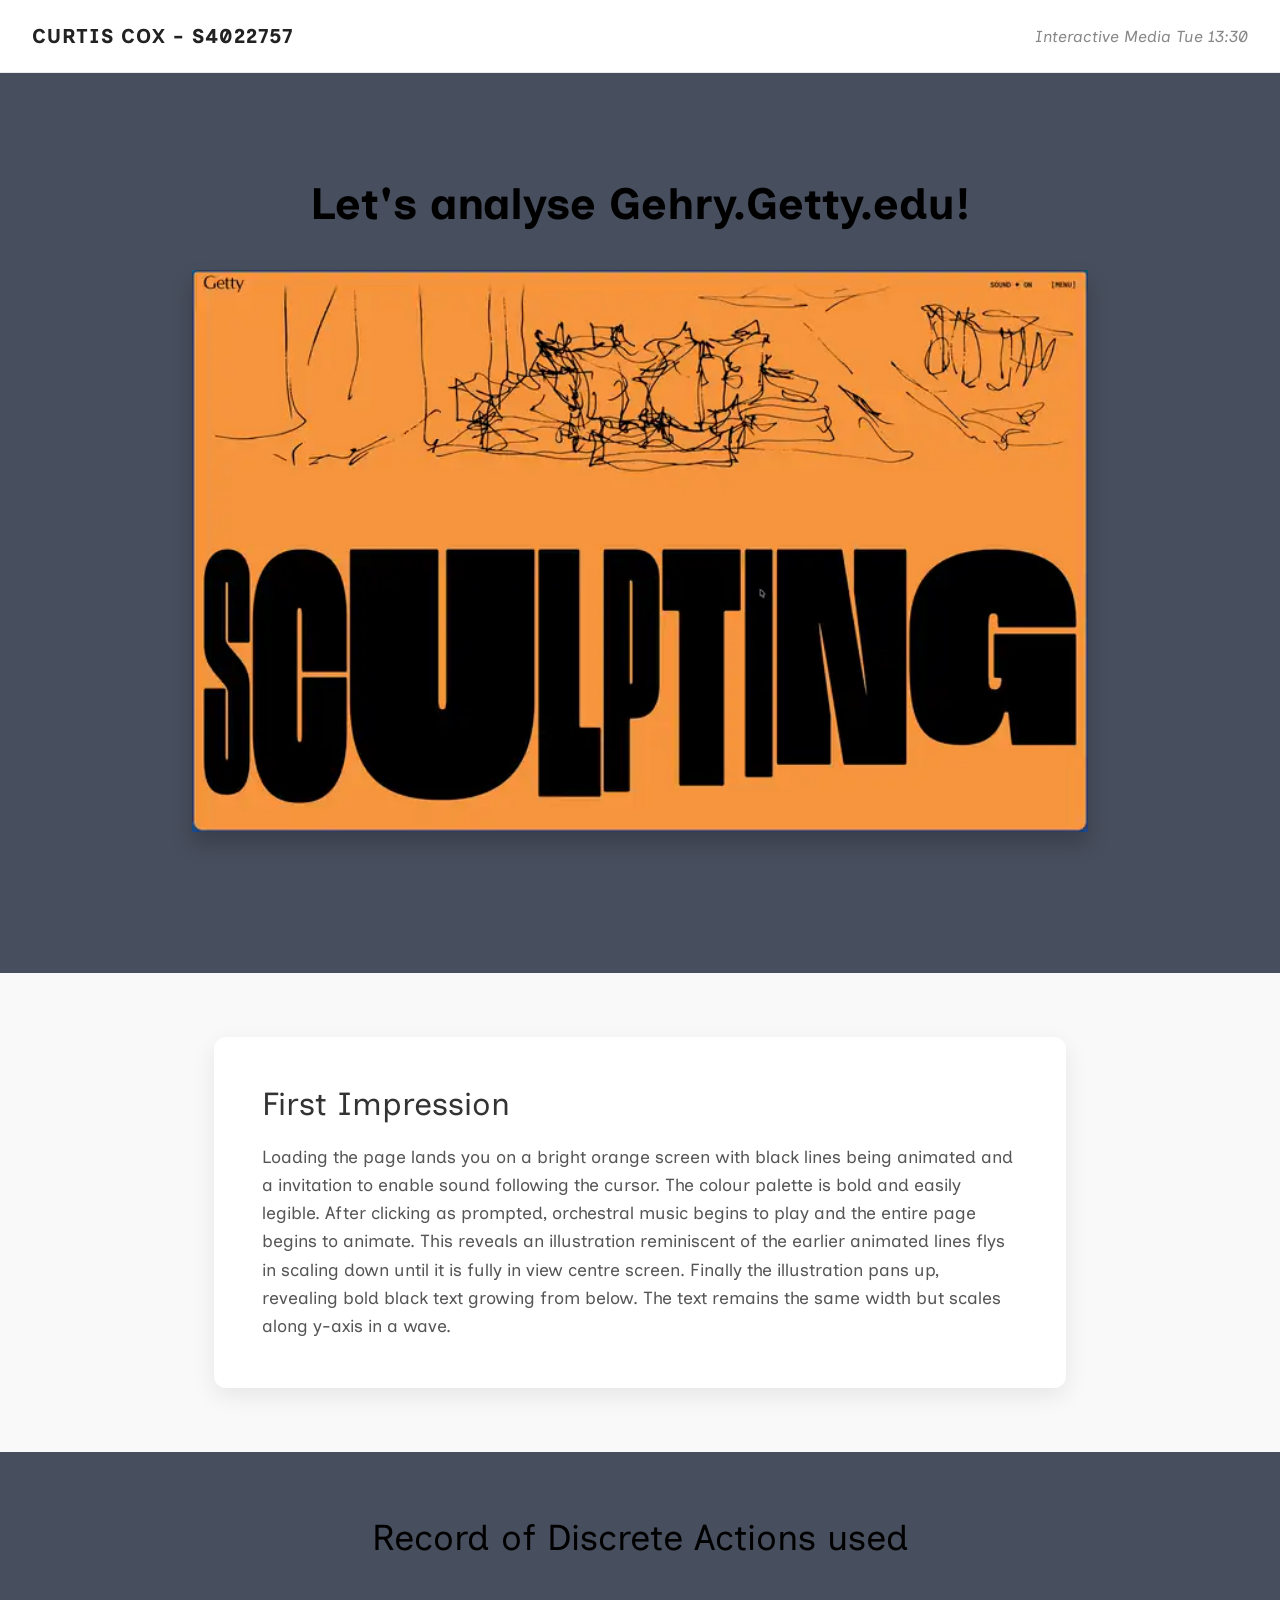
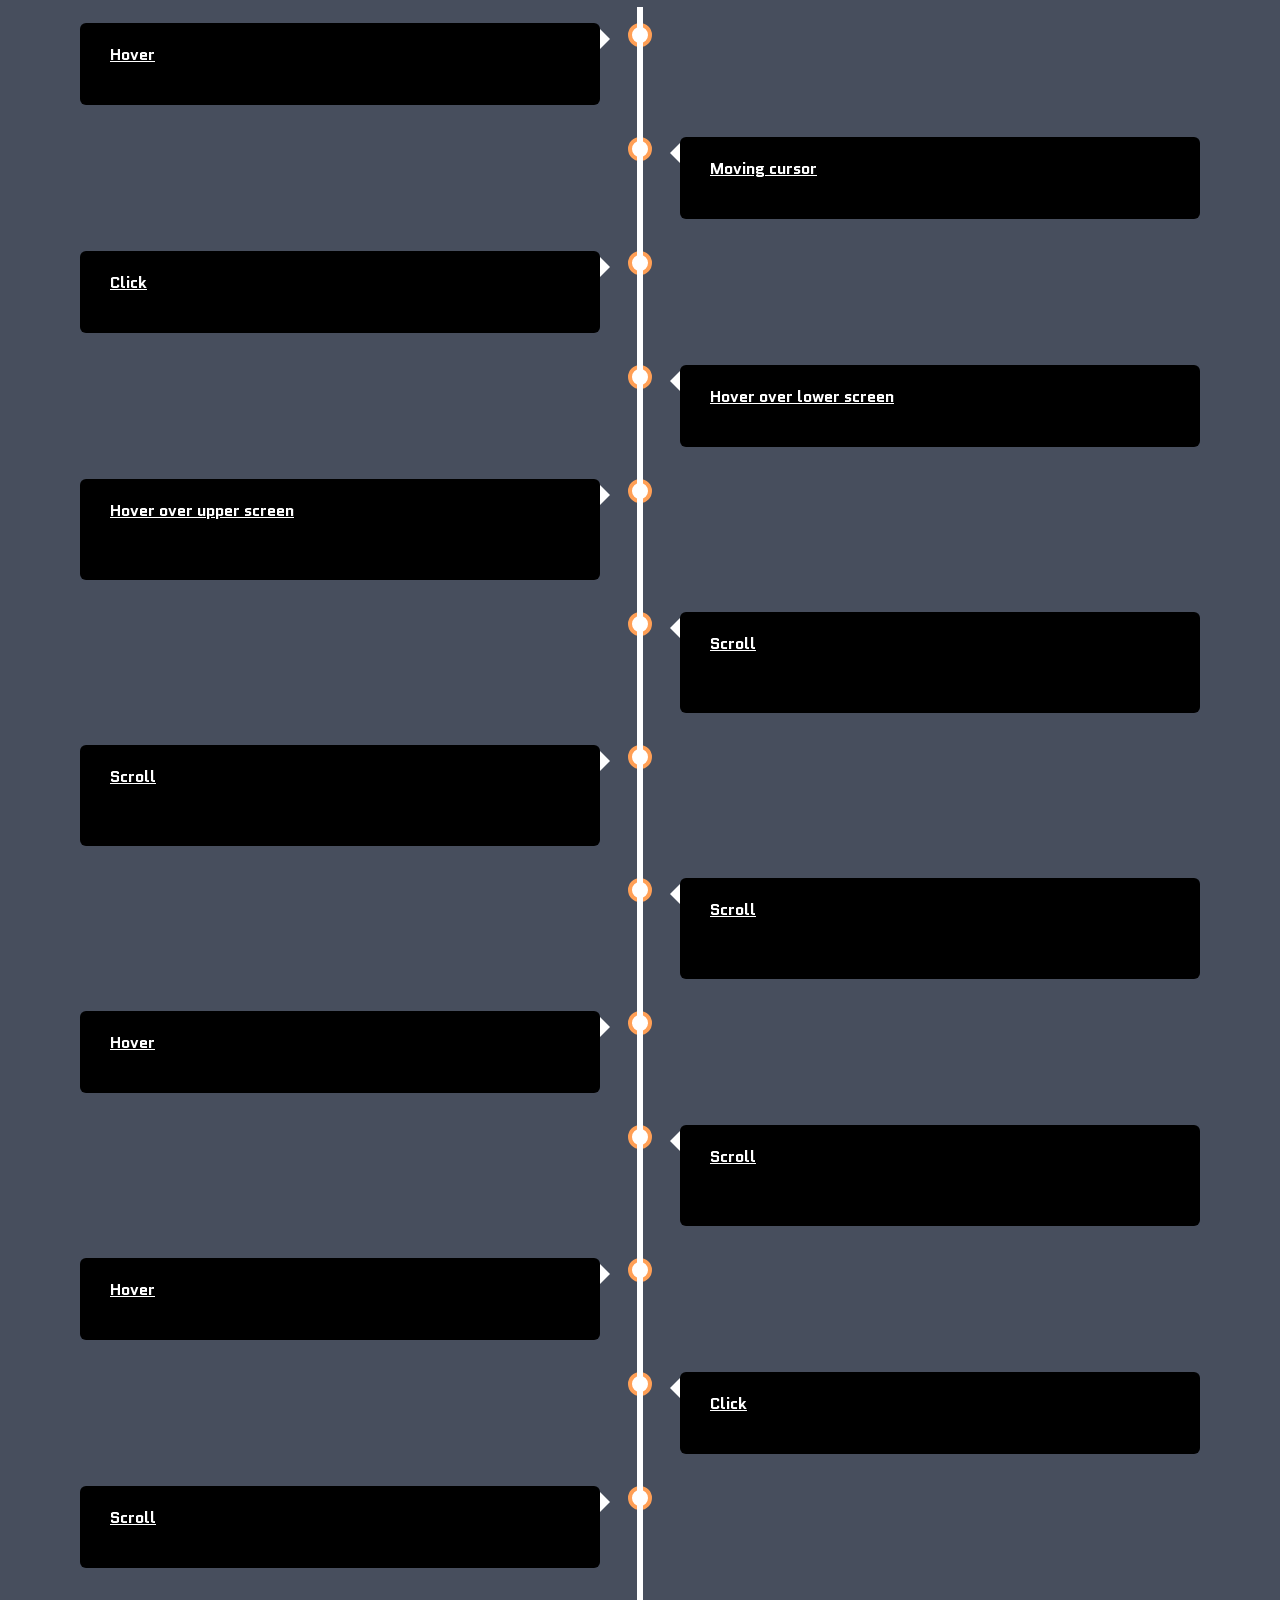
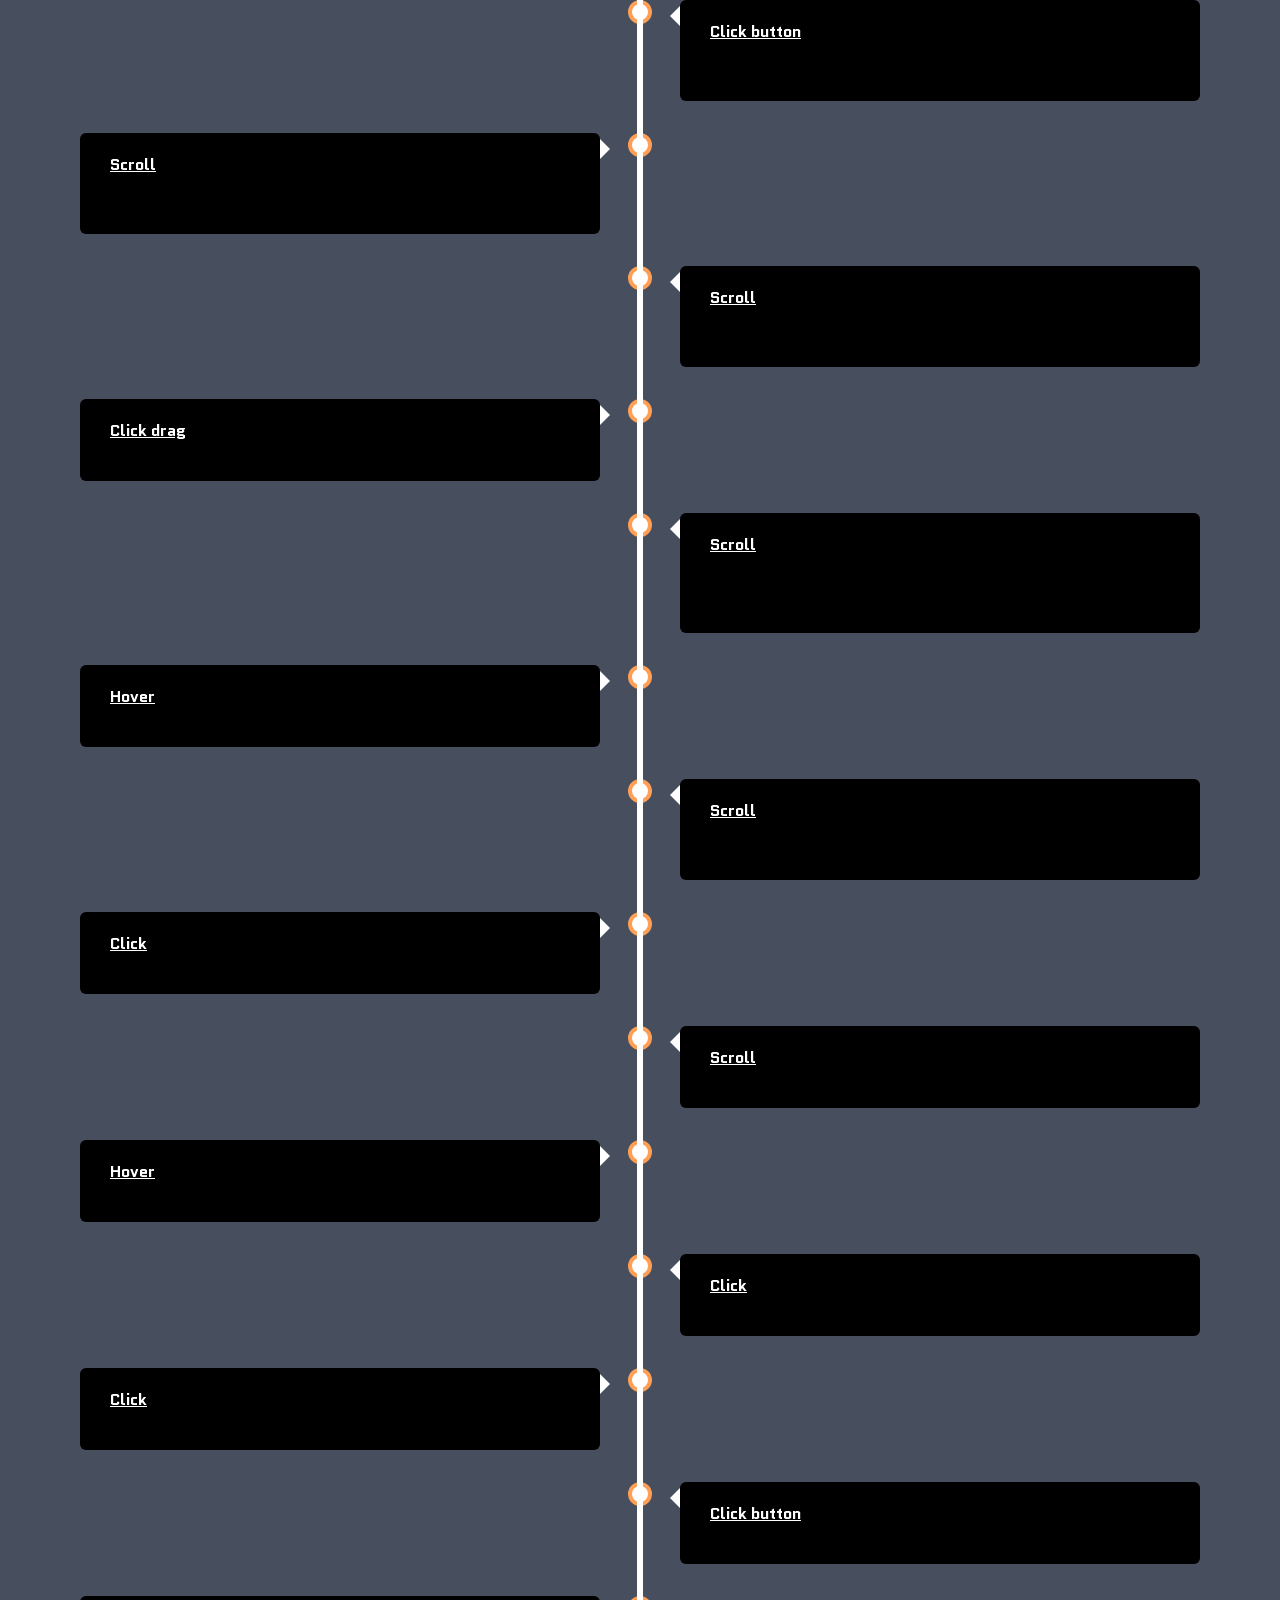
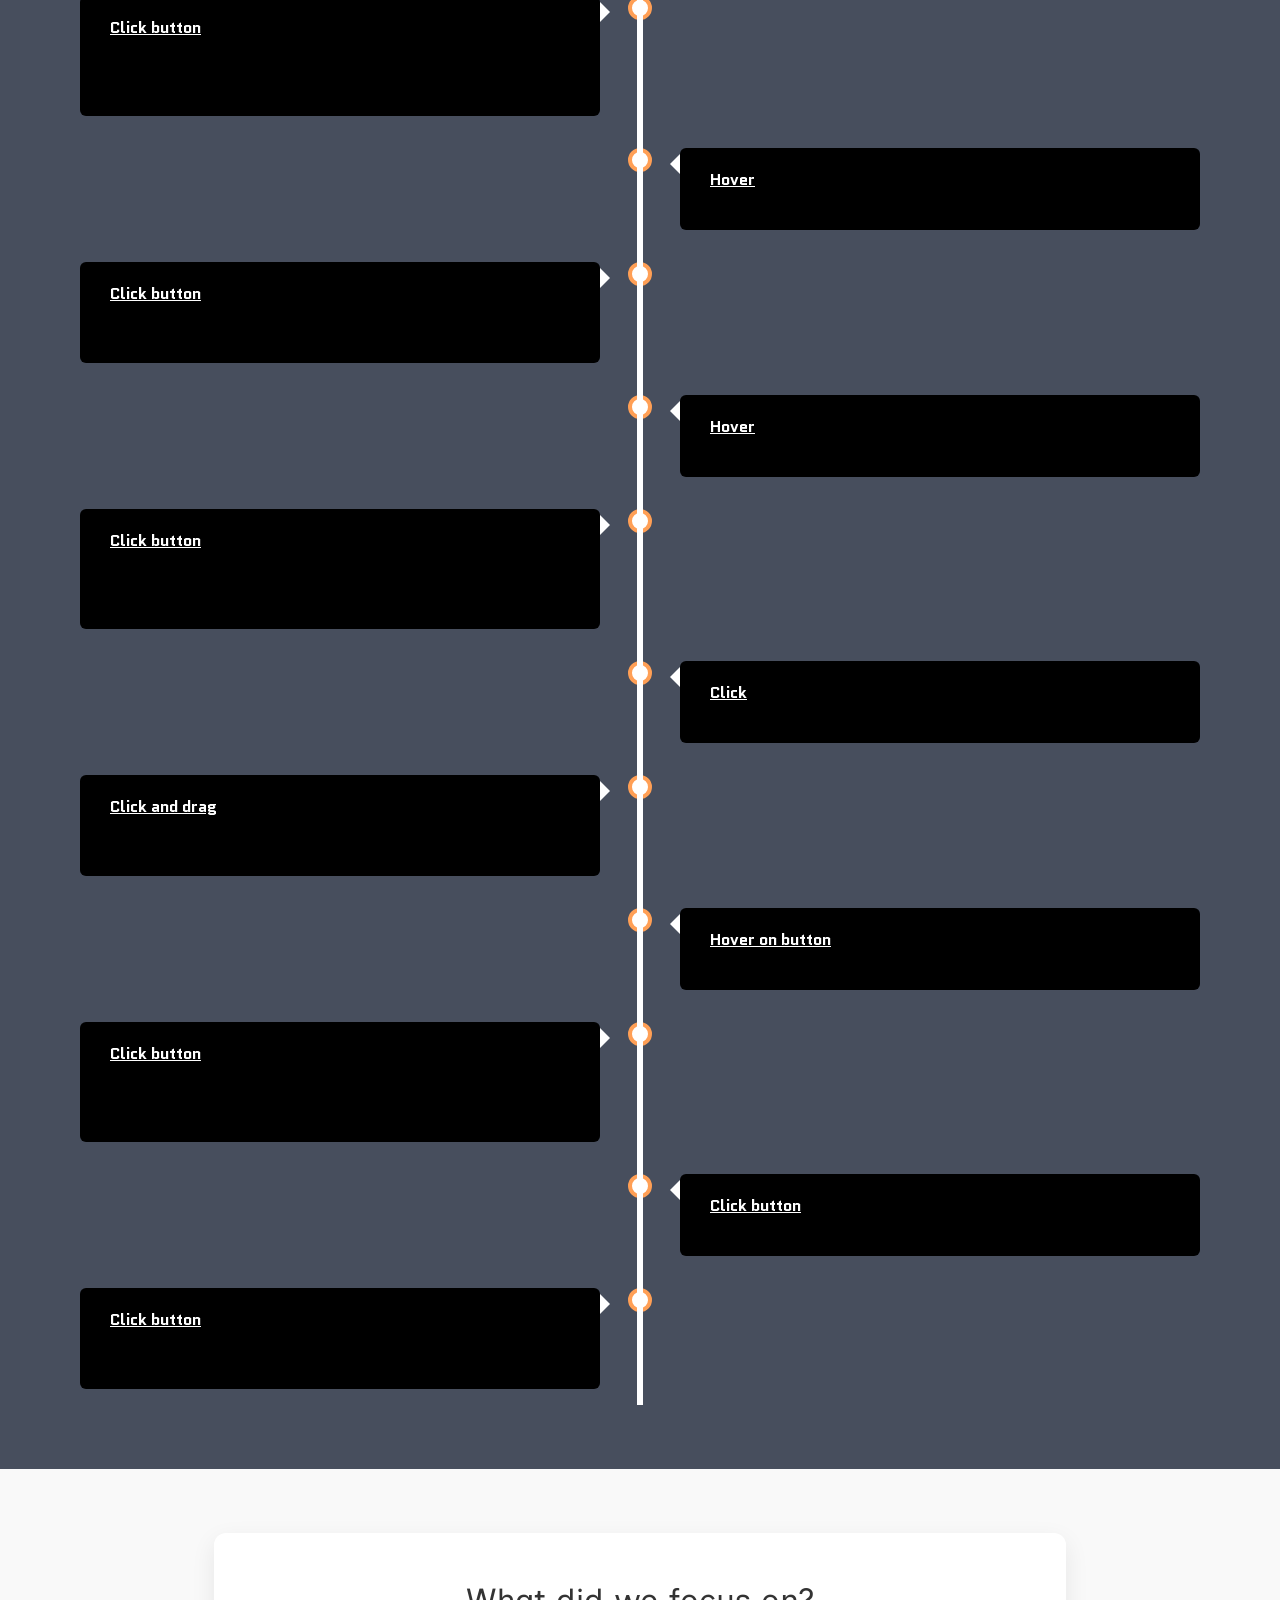
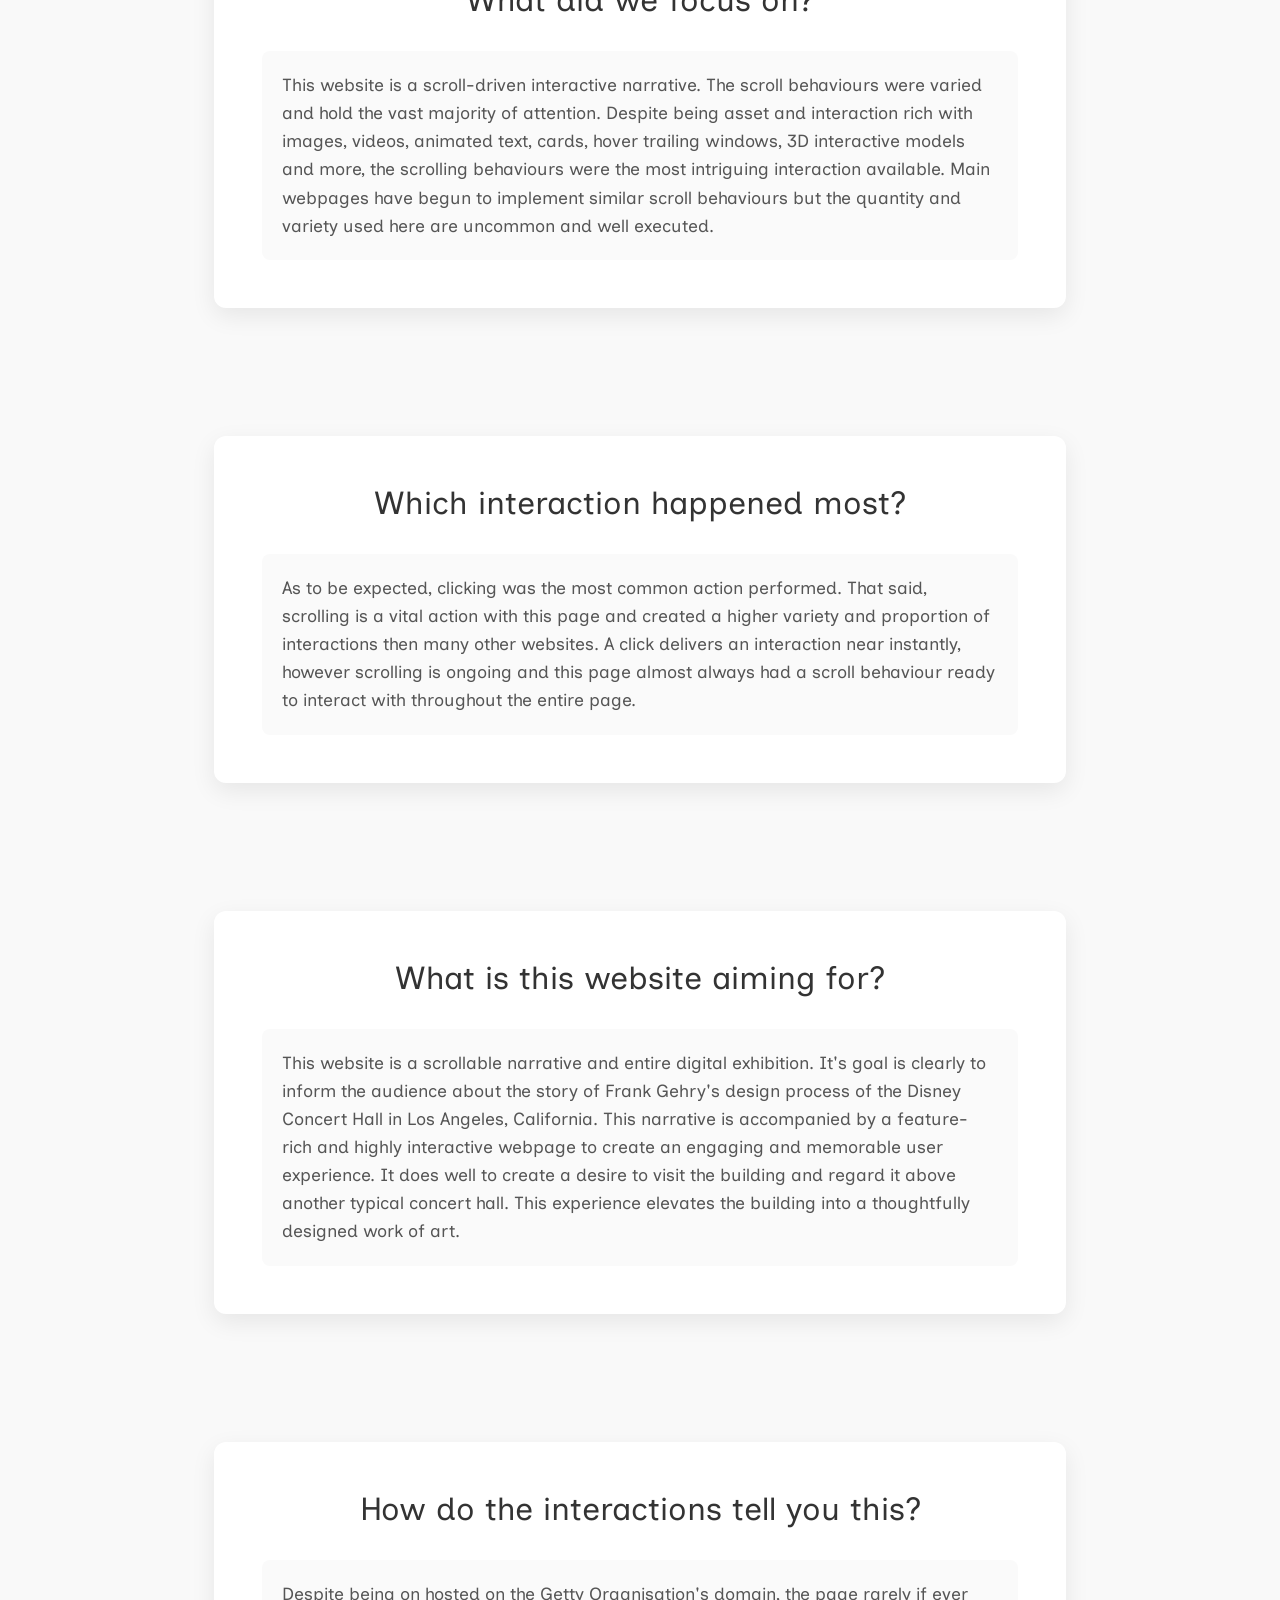
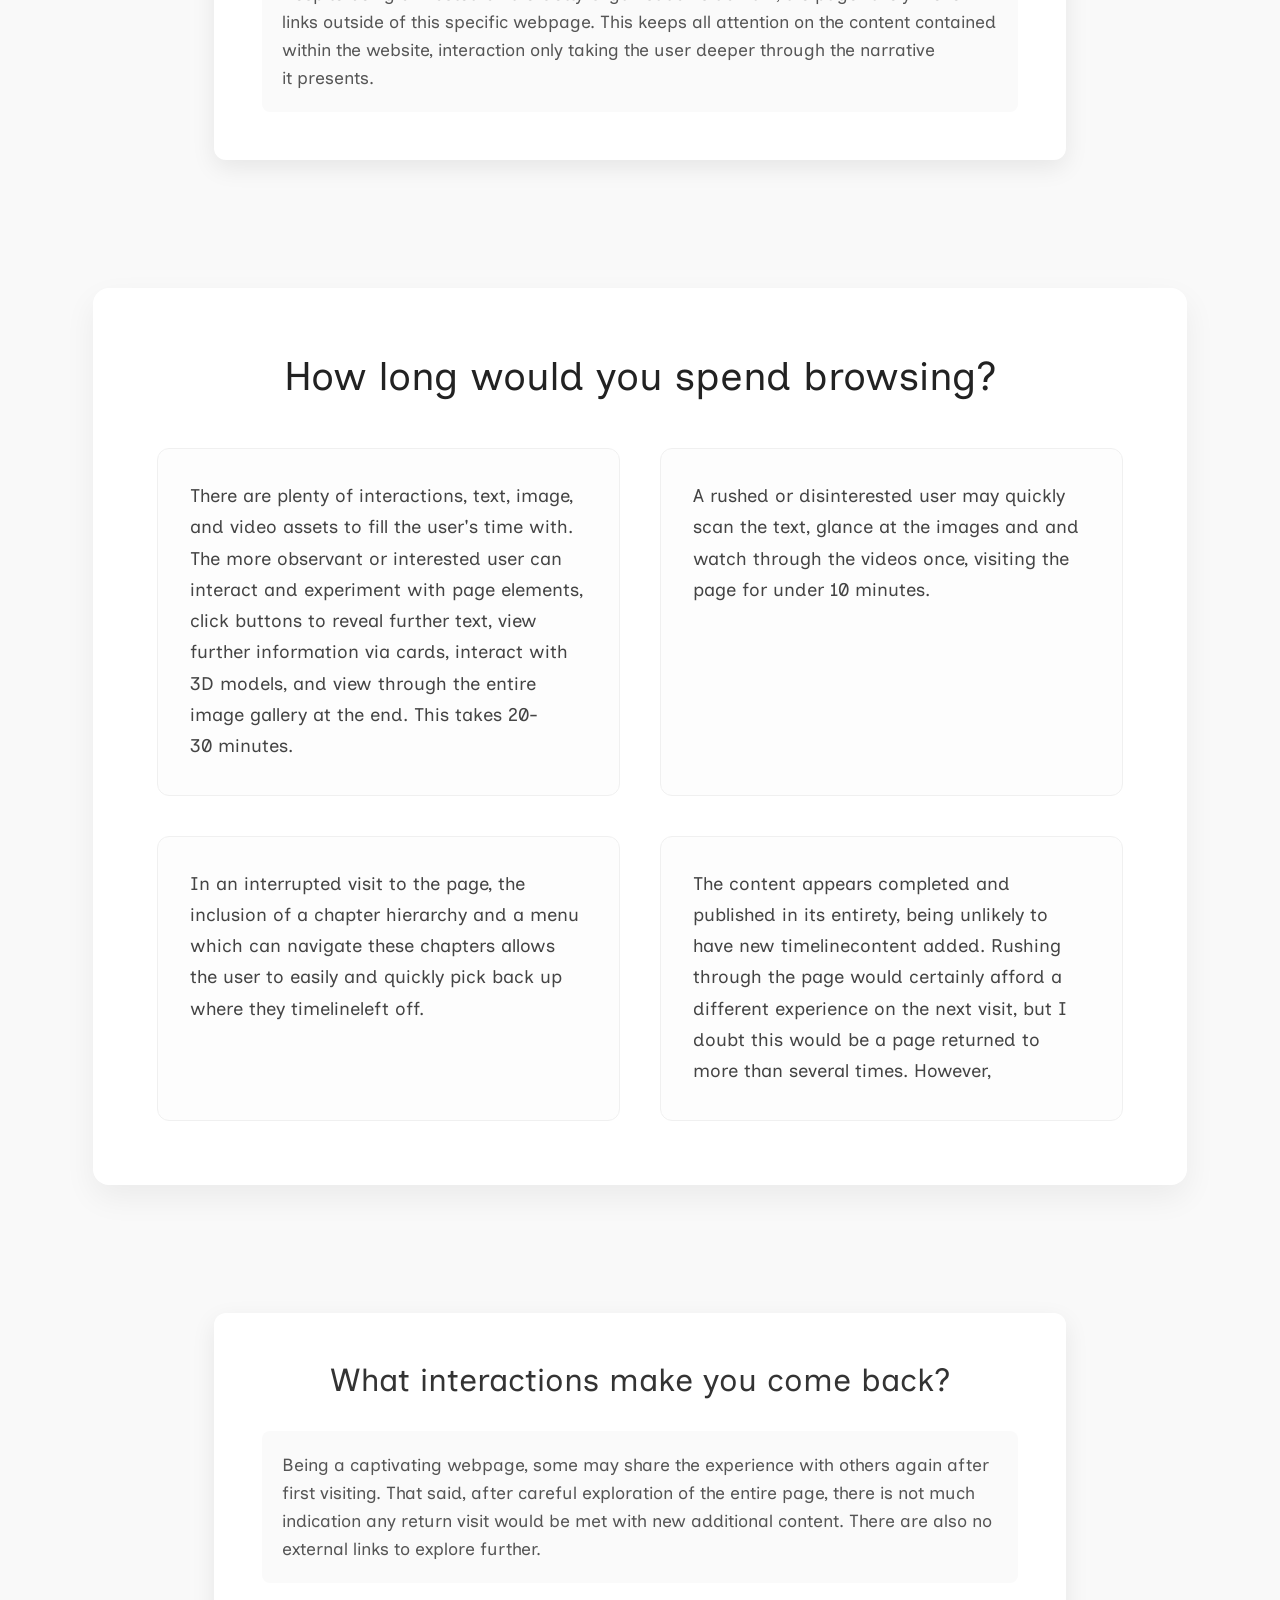
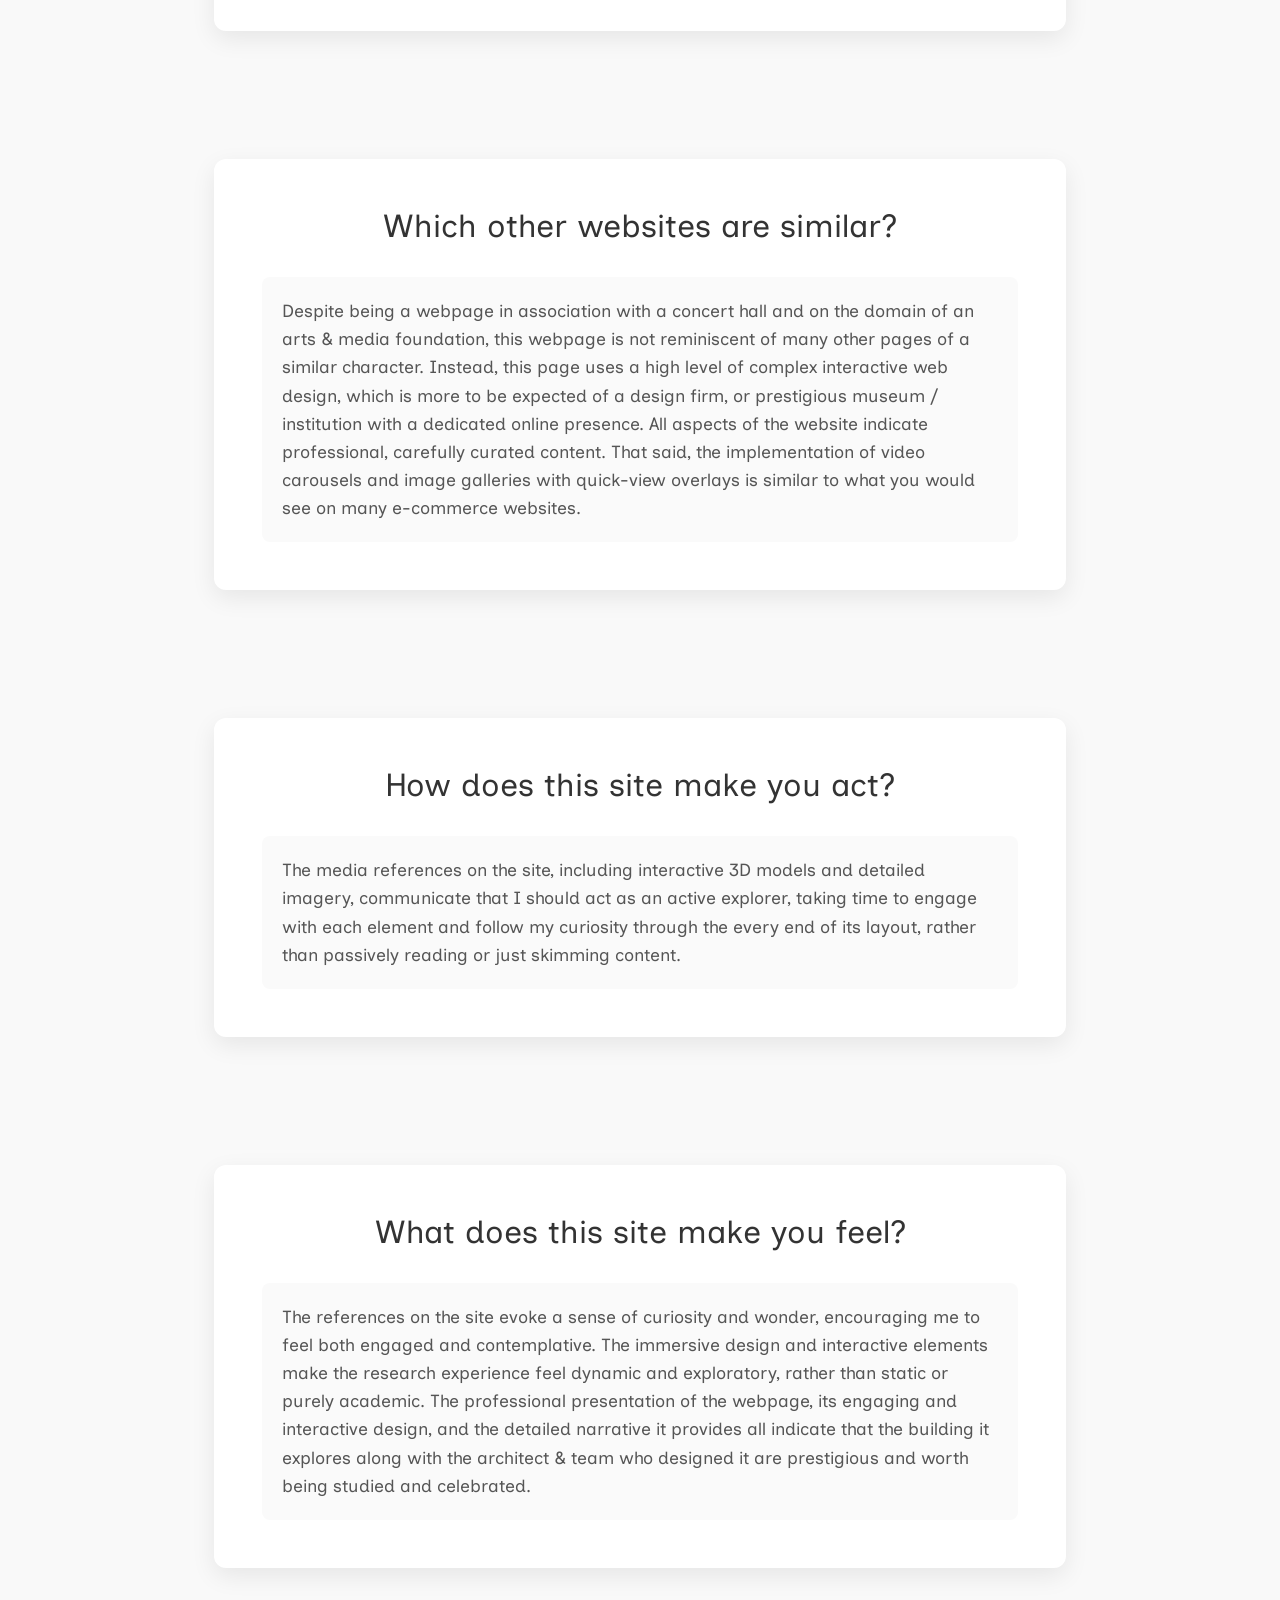
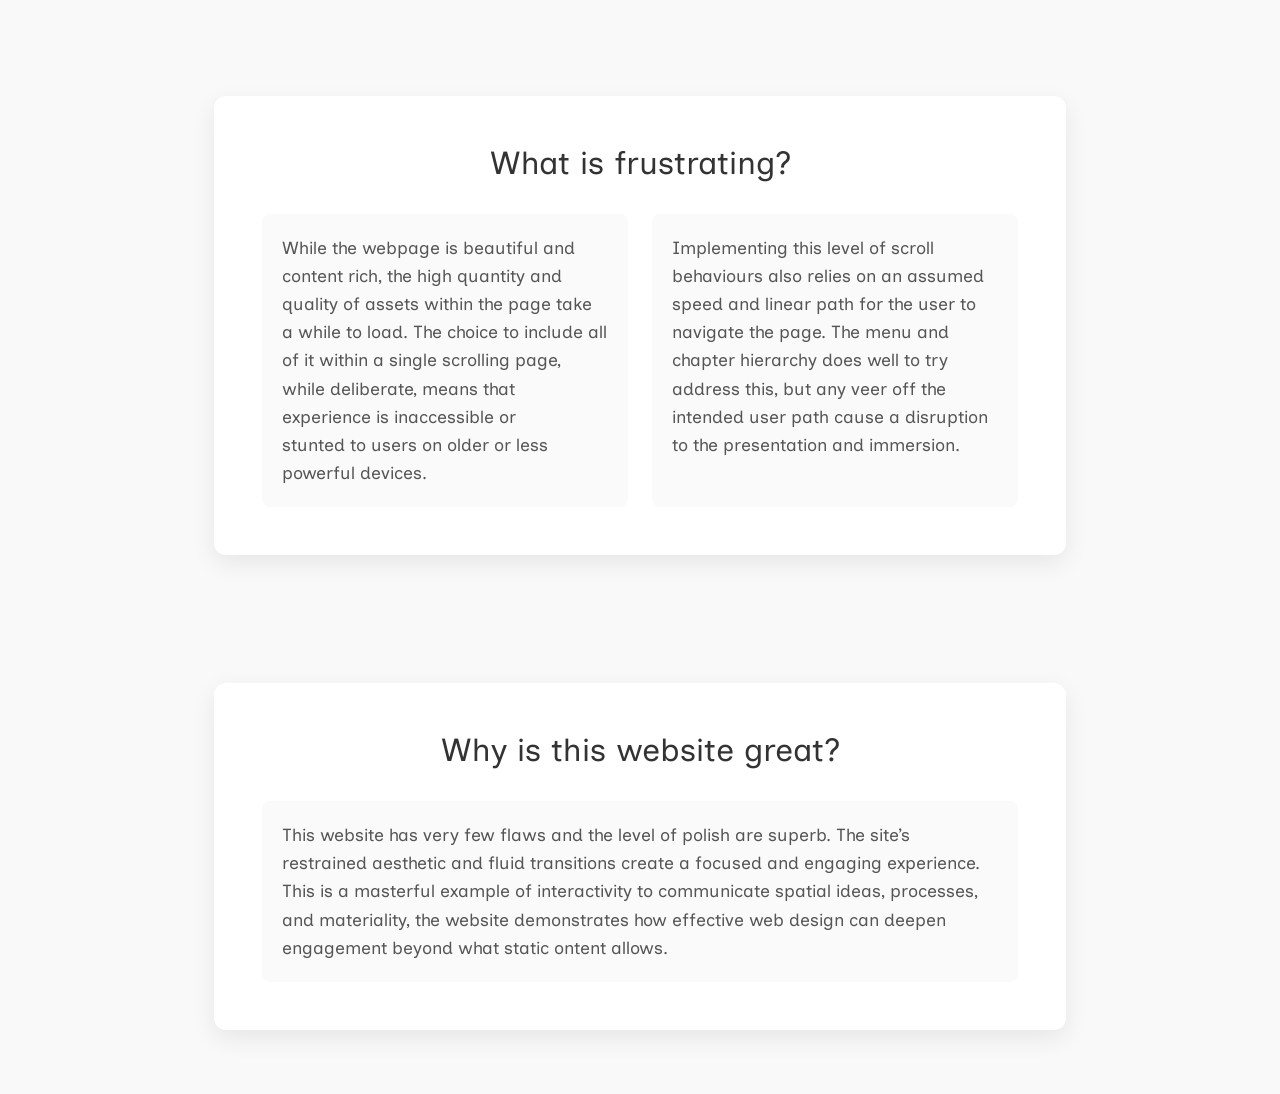
==== commit 1b83005f: "headercardanims" ====
--- a/index.html
+++ b/index.html
@@ -12,12 +12,24 @@
       href="https://fonts.googleapis.com/css2?family=Inclusive+Sans:ital,wght@0,300..700;1,300..700&display=swap"
       rel="stylesheet"
     />
+    <link
+      href="https://fonts.googleapis.com/css2?family=Quantico:ital,wght@0,400;0,700;1,400;1,700&display=swap"
+      rel="stylesheet"
+    />
     <link rel="icon" href="/favicon.ico" type="image/x-icon" />
     <link rel="stylesheet" href="reset.css" />
     <link rel="stylesheet" href="style.css" />
     <title>Home</title>
   </head>
   <body>
+<header id="main-header">
+  <div class="header-content">
+    <h1 class="my-name">Curtis Cox - s4022757</h1>
+    <p class="class-info">Interactive Media Tue 13:30</p>
+  </div>
+</header>
+
+    
     <section id="landing">
       <h1>Let's analyse Gehry.Getty.edu!</h1>
       <div class="screengrab">
@@ -396,78 +408,77 @@
     <!--Question 3-->
     <section id="new-card-section">
       <div class="card">
-      <h2>What did we focus on?</h2>
-      <div class="card-content">
-      <p>
-        This website is a scroll-driven interactive narrative. The scroll
-        behaviours were varied and hold the vast majority of attention. Despite
-        being asset and interaction rich with images, videos, animated text,
-        cards, hover trailing windows, 3D interactive models and more, the
-        scrolling behaviours were the most intriguing interaction available.
-        Main webpages have begun to implement similar scroll behaviours but the
-        quantity and variety used here are uncommon and well executed.
-      </p>
-      </div>
+        <h2>What did we focus on?</h2>
+        <div class="card-content">
+          <p>
+            This website is a scroll-driven interactive narrative. The scroll
+            behaviours were varied and hold the vast majority of attention.
+            Despite being asset and interaction rich with images, videos,
+            animated text, cards, hover trailing windows, 3D interactive models
+            and more, the scrolling behaviours were the most intriguing
+            interaction available. Main webpages have begun to implement similar
+            scroll behaviours but the quantity and variety used here are
+            uncommon and well executed.
+          </p>
+        </div>
       </div>
     </section>
     <!--Question 4-->
     <section id="new-card-section">
       <div class="card">
-      <h2>Which interaction happened most?</h2>
-      <div class="card-content">
-      
-      <p>
-        As to be expected, clicking was the most common action performed. That
-        said, scrolling is a vital action with this page and created a higher
-        variety and proportion of interactions then many other websites. A click
-        delivers an interaction near instantly, however scrolling is ongoing and
-        this page almost always had a scroll behaviour ready to interact with
-        throughout the entire page.
-      </p>
-      </div>
+        <h2>Which interaction happened most?</h2>
+        <div class="card-content">
+          <p>
+            As to be expected, clicking was the most common action performed.
+            That said, scrolling is a vital action with this page and created a
+            higher variety and proportion of interactions then many other
+            websites. A click delivers an interaction near instantly, however
+            scrolling is ongoing and this page almost always had a scroll
+            behaviour ready to interact with throughout the entire page.
+          </p>
+        </div>
       </div>
     </section>
     <!--Question 5-->
     <section id="new-card-section">
       <div class="card">
-      <h2>What is this website aiming for?</h2>
-      <div class="card-content">
-      <p>
-        This website is a scrollable narrative and entire digital exhibition.
-        It's goal is clearly to inform the audience about the story of Frank
-        Gehry's design process of the Disney Concert Hall in Los Angeles,
-        California. This narrative is accompanied by a feature-rich and highly
-        interactive webpage to create an engaging and memorable user experience.
-        It does well to create a desire to visit the building and regard it
-        above another typical concert hall. This experience elevates the
-        building into a thoughtfully designed work of art.
-      </p>
-      </div>
-      </div>
-    </section>
-          <!--Question 6-->
-    <section id="new-card-section">
-      <div class="card">
-        
-      <h2>How do the interactions tell you this?</h2>
-      <div class="card-content">
-        
-      <p>
-        Despite being on hosted on the Getty Organisation's domain, the page
-        rarely if ever links outside of this specific webpage. This keeps all
-        attention on the content contained within the website,
-        interaction only taking the user deeper through the narrative it
-        presents.
-      </p>
-      </div>
+        <h2>What is this website aiming for?</h2>
+        <div class="card-content">
+          <p>
+            This website is a scrollable narrative and entire digital
+            exhibition. It's goal is clearly to inform the audience about the
+            story of Frank Gehry's design process of the Disney Concert Hall in
+            Los Angeles, California. This narrative is accompanied by a
+            feature-rich and highly interactive webpage to create an engaging
+            and memorable user experience. It does well to create a desire to
+            visit the building and regard it above another typical concert hall.
+            This experience elevates the building into a thoughtfully designed
+            work of art.
+          </p>
+        </div>
+      </div>
+    </section>
+    <!--Question 6-->
+    <section id="new-card-section">
+      <div class="card">
+        <h2>How do the interactions tell you this?</h2>
+        <div class="card-content">
+          <p>
+            Despite being on hosted on the Getty Organisation's domain, the page
+            rarely if ever links outside of this specific webpage. This keeps
+            all attention on the content contained within the website,
+            interaction only taking the user deeper through the narrative it
+            presents.
+          </p>
+        </div>
       </div>
     </section>
     <!--Question 7-->
-    <section id="new-card-section">
-      <div class="card">
+    <section id="new-card-section-q8">
+      <div class="card-q8">
         <h2>How long would you spend browsing?</h2>
 
-        <div class="card-content">
+        <div class="card-content-q8">
           <p>
             There are plenty of interactions, text, image, and video assets to
             fill the user's time with. The more observant or interested user can
@@ -487,121 +498,121 @@
             user to easily and quickly pick back up where they timelineleft off.
           </p>
           <p>
-            The content appears completed and published in its entirety,
-            being unlikely to have new timelinecontent added. Rushing through
-            the page would certainly afford a different experience on the next
-            visit, but I doubt this would be a page returned to more than
-            several times. However,
-          </p>
-        </div>
-      </div>
-    </section>
-          <!--Question 8-->
-    <section id="new-card-section">
-      <div class="card">
-      <h2>What interactions make you come back?</h2>
-      <div class="card-content">
-      <p>
-        Being a captivating webpage, some may share the experience with others
-        again after first visiting. That said, after careful exploration of the
-        entire page, there is not much indication any return visit would be met
-        with new additional content. There are also no external links to
-        explore further.
-      </p>
-      </div>
-      </div>
-    </section>
-          <!--Question 9-->
-    <section id="new-card-section">
-      <div class="card">
-      <h2>Which other websites are similar?</h2>
-      <div class="card-content">
-      
-      <p>
-        Despite being a webpage in association with a concert hall and on the
-        domain of an arts & media foundation, this webpage is not reminiscent of
-        many other pages of a similar character. Instead, this page uses a high
-        level of complex interactive web design, which is more to be expected of
-        a design firm, or prestigious museum / institution with a dedicated
-        online presence. All aspects of the website indicate professional,
-        carefully curated content. That said, the implementation of
-        video carousels and image galleries with quick-view overlays is similar
-        to what you would see on many e-commerce websites.
-      </p>
-      </div>
-      </div>
-    </section>
-<!--Question 10-->
-    <section id="new-card-section">
-      <div class="card">
-      <h2>How does this site make you act?</h2>
-      <div class="card-content">
-      <p>
-        The media references on the site, including interactive 3D models and
-        detailed imagery, communicate that I should act as an active explorer,
-        taking time to engage with each element and follow my curiosity through
-        the every end of its layout, rather than passively reading or just
-        skimming content.
-      </p>
-      </div>
-      </div>
-    </section>
-          <!--Question 11-->
-    <section id="new-card-section">
-      <div class="card">
-      <h2>What does this site make you feel?</h2>
-      <div class="card-content">
-      <p>
-        The references on the site evoke a sense of curiosity and wonder,
-        encouraging me to feel both engaged and contemplative. The immersive
-        design and interactive elements make the research experience feel
-        dynamic and exploratory, rather than static or purely academic. The
-        professional presentation of the webpage, its engaging and interactive
-        design, and the detailed narrative it provides all indicate that the
-        building it explores along with the architect & team who designed it are
-        prestigious and worth being studied and celebrated.
-      </p>
-      </div>
-      </div>
-    </section>
-          <!--Question 12-->
-    <section id="new-card-section">
-      <div class="card">
-      <h2>What is frustrating?</h2>
-      <div class="card-content">
-      
-      <p>
-        While the webpage is beautiful and content rich, the high
-        quantity and quality of assets within the page take a while to load. The
-        choice to include all of it within a single scrolling page, while
-        deliberate, means that experience is inaccessible or stunted to users on
-        older or less powerful devices.
-      </p>
-      <p>
-        Implementing this level of scroll behaviours also relies on an assumed
-        speed and linear path for the user to navigate the page. The menu and
-        chapter hierarchy does well to try address this, but any veer off the
-        intended user path cause a disruption to the presentation and immersion.
-      </p>
-      </div>
-      </div>
-    </section>
-          <!--Question 13-->
-    <section id="new-card-section">
-      <div class="card">
-      <h2>Why is this website great?</h2>
-      <div class="card-content">
-      <p>
-        This website has very few flaws and the level of polish are superb. The
-        site’s restrained aesthetic and fluid transitions create a focused and
-        engaging experience. This is a masterful example of interactivity to
-        communicate spatial ideas, processes, and materiality, the website
-        demonstrates how effective web design can deepen engagement beyond what
-        static ontent allows.
-        </p>
-      </div>
-    </div>
-    
+            The content appears completed and published in its entirety, being
+            unlikely to have new timelinecontent added. Rushing through the page
+            would certainly afford a different experience on the next visit, but
+            I doubt this would be a page returned to more than several times.
+            However,
+          </p>
+        </div>
+      </div>
+    </section>
+    <!--Question 8-->
+    <section id="new-card-section">
+      <div class="card">
+        <h2>What interactions make you come back?</h2>
+        <div class="card-content">
+          <p>
+            Being a captivating webpage, some may share the experience with
+            others again after first visiting. That said, after careful
+            exploration of the entire page, there is not much indication any
+            return visit would be met with new additional content. There are
+            also no external links to explore further.
+          </p>
+        </div>
+      </div>
+    </section>
+    <!--Question 9-->
+    <section id="new-card-section">
+      <div class="card">
+        <h2>Which other websites are similar?</h2>
+        <div class="card-content">
+          <p>
+            Despite being a webpage in association with a concert hall and on
+            the domain of an arts & media foundation, this webpage is not
+            reminiscent of many other pages of a similar character. Instead,
+            this page uses a high level of complex interactive web design, which
+            is more to be expected of a design firm, or prestigious museum /
+            institution with a dedicated online presence. All aspects of the
+            website indicate professional, carefully curated content. That said,
+            the implementation of video carousels and image galleries with
+            quick-view overlays is similar to what you would see on many
+            e-commerce websites.
+          </p>
+        </div>
+      </div>
+    </section>
+    <!--Question 10-->
+    <section id="new-card-section">
+      <div class="card">
+        <h2>How does this site make you act?</h2>
+        <div class="card-content">
+          <p>
+            The media references on the site, including interactive 3D models
+            and detailed imagery, communicate that I should act as an active
+            explorer, taking time to engage with each element and follow my
+            curiosity through the every end of its layout, rather than passively
+            reading or just skimming content.
+          </p>
+        </div>
+      </div>
+    </section>
+    <!--Question 11-->
+    <section id="new-card-section">
+      <div class="card">
+        <h2>What does this site make you feel?</h2>
+        <div class="card-content">
+          <p>
+            The references on the site evoke a sense of curiosity and wonder,
+            encouraging me to feel both engaged and contemplative. The immersive
+            design and interactive elements make the research experience feel
+            dynamic and exploratory, rather than static or purely academic. The
+            professional presentation of the webpage, its engaging and
+            interactive design, and the detailed narrative it provides all
+            indicate that the building it explores along with the architect &
+            team who designed it are prestigious and worth being studied and
+            celebrated.
+          </p>
+        </div>
+      </div>
+    </section>
+    <!--Question 12-->
+    <section id="new-card-section">
+      <div class="card">
+        <h2>What is frustrating?</h2>
+        <div class="card-content">
+          <p>
+            While the webpage is beautiful and content rich, the high quantity
+            and quality of assets within the page take a while to load. The
+            choice to include all of it within a single scrolling page, while
+            deliberate, means that experience is inaccessible or stunted to
+            users on older or less powerful devices.
+          </p>
+          <p>
+            Implementing this level of scroll behaviours also relies on an
+            assumed speed and linear path for the user to navigate the page. The
+            menu and chapter hierarchy does well to try address this, but any
+            veer off the intended user path cause a disruption to the
+            presentation and immersion.
+          </p>
+        </div>
+      </div>
+    </section>
+    <!--Question 13-->
+    <section id="new-card-section">
+      <div class="card">
+        <h2>Why is this website great?</h2>
+        <div class="card-content">
+          <p>
+            This website has very few flaws and the level of polish are superb.
+            The site’s restrained aesthetic and fluid transitions create a
+            focused and engaging experience. This is a masterful example of
+            interactivity to communicate spatial ideas, processes, and
+            materiality, the website demonstrates how effective web design can
+            deepen engagement beyond what static ontent allows.
+          </p>
+        </div>
+      </div>
     </section>
   </body>
 </html>
--- a/style.css
+++ b/style.css
@@ -2,11 +2,51 @@
   box-sizing: border-box;
 }
 
-/* set a background color */
 body {
   background-color: #474e5d;
   font-family: "Inclusive Sans", sans-serif;
 }
+
+#main-header {
+  background-color: #ffffff;
+  border-bottom: 1px solid #eaeaea;
+  padding: 1.5rem 2rem; 
+  top: 0;
+  z-index: 1000; 
+}
+
+.header-content {
+  max-width: 1400px; 
+  margin: 0 auto;
+  display: flex;
+  justify-content: space-between; 
+  align-items: center;
+}
+
+.my-name {
+  font-size: 1.25rem;
+  font-weight: 700;
+  margin: 0;
+  color: #222;
+  text-transform: uppercase;
+  letter-spacing: 1px;
+}
+
+.class-info {
+  font-size: 1rem;
+  color: #888;
+  margin: 0;
+  font-style: italic;
+}
+
+@media (max-width: 600px) {
+  .header-content {
+    flex-direction: column;
+    text-align: center;
+    gap: 0.5rem;
+  }
+}
+
 
 #landing {
   min-height: 100vh;
@@ -24,6 +64,8 @@
   font-size: 2.75rem;
   font-weight: 700;
 }
+
+
 
 #landing .screengrab {
   width: 100%;
@@ -31,17 +73,20 @@
   height: auto;
   overflow: hidden;
   margin: 1rem auto 2.25rem;
-   /*margin-top: 1rem;
-  margin-bottom: 37px;
- border-radius: 50%;*/
   box-shadow: 0 0.75em 1.25em rgba(0, 0, 0, 0.2);
+
+  animation-name: zoomInAnimation;
+  animation-duration: 1s;
+  animation-timing-function: ease;
+  animation-iteration-count: 1;
+  animation-direction: normal;
+  animation-fill-mode: both;
 }
 
 #landing .screengrab img {
   width: 100%;
   height: auto;
   display: block;
-  /*border-radius: 50%;*/
   object-fit: cover;
   object-position: center top;
   transition: transform 0.4s ease;
@@ -52,156 +97,245 @@
 }
 
 #question {
-    /* Standard vertical spacing using rem */
+  padding: 4rem 2rem;
+  display: flex;
+  justify-content: center;
+  align-items: center;
+  background-color: #f9f9f9; 
+
+ 
+}
+
+@keyframes fadeAnimation {
+  from {
+    opacity: 0;
+    transform: translateY(30px);
+  }
+  to {
+    opacity: 1;
+    transform: translateY(0);
+  }
+}
+
+@keyframes slideFromBottom {
+  from {
+    opacity: 0;
+    transform: translateY(40px);
+  }
+  to {
+    opacity: 1;
+    transform: translateY(0);
+  }
+}
+
+#question .card {
+  width: 70%;
+  max-width: 1100px;
+  min-width: 300px;
+  padding: 3rem;
+  background: #ffffff;
+  border-radius: 0.75rem;
+
+  box-shadow: 0 0.5em 1.5em rgba(0, 0, 0, 0.08);
+
+  text-align: left;
+}
+
+#question h2 {
+  font-size: 2rem;
+  margin-bottom: 1.25rem;
+  color: #333;
+}
+
+#question p {
+  font-size: 1.1rem;
+  line-height: 1.6; 
+  color: #555;
+  margin: 0;
+}
+
+#question1 {
+  padding: 4rem 2rem;
+  display: flex;
+  justify-content: center;
+  align-items: center;
+  background-color: #f9f9f9; 
+}
+
+#question1 .card {
+  width: 70%;
+  max-width: 1100px;
+  min-width: 300px;
+
+  padding: 3rem;
+  background: #ffffff;
+  border-radius: 0.75rem;
+
+  box-shadow: 0 0.5em 1.5em rgba(0, 0, 0, 0.08);
+
+  text-align: left; 
+}
+
+#question1 h2 {
+  font-size: 2rem;
+  margin-bottom: 1.25rem;
+  color: #333;
+}
+
+#question1 p {
+  font-size: 1.1rem;
+  line-height: 1.6; 
+  color: #555;
+  margin: 0;
+}
+
+#question2 {
+  padding: 4rem 2rem;
+}
+
+#question2 h2 {
+  text-align: center;
+  font-size: 2.25rem;
+  margin-bottom: 3rem;
+}
+
+.response-grid {
+  display: flex;
+  flex-wrap: wrap;
+  gap: 1.5rem;
+}
+
+.response-grid p {
+  flex: 1 1 calc(50% - 0.75rem);
+  font-size: 1.1rem;
+  line-height: 1.6;
+  color: #555;
+  margin: 0;
+}
+
+@keyframes zoomInAnimation {
+  0% {
+    transform: scale(0);
+    opacity: 0;
+  }
+  100% {
+    transform: scale(1);
+    opacity: 1;
+  }
+}
+
+#new-card-section {
+  padding: 4rem 2rem;
+  display: flex;
+  justify-content: center;
+  background-color: #f9f9f9;
+   
+  
+}
+
+#new-card-section .card {
+  width: 70%;
+  max-width: 1100px;
+  padding: 3rem;
+  background: #ffffff;
+  border-radius: 0.75rem;
+  box-shadow: 0 0.5em 1.5em rgba(0, 0, 0, 0.08);
+
+  animation-name: fadeAnimation;
+  animation-fill-mode: both;
+  animation-timing-function: linear;
+  animation: fadeAnimation linear both;
+  animation-timeline: view();
+  animation-range: entry 20% entry 80%;
+}
+
+#new-card-section h2 {
+  text-align: center; 
+  font-size: 2rem;
+  margin-bottom: 2rem;
+  color: #333;
+}
+
+
+.card-content {
+  display: flex;
+  flex-wrap: wrap; 
+  gap: 1.5rem;
+}
+
+.card-content p {
+  
+  flex: 1 1 calc(45%);
+  font-size: 1.1rem;
+  line-height: 1.6;
+  color: #555;
+  margin: 0;
+
+  /* Optional: Makes each paragraph feel like a 'sub-card' */
+  padding: 1.25rem;
+  background: #fafafa;
+  border-radius: 0.5rem;
+
+  animation: slideFromBottom linear both;
+  animation-timeline: view();
+  
+  animation-range: entry 50% entry 90%;
+}
+
+#new-card-section-q8 {
     padding: 4rem 2rem;
-    display: flex;
-    justify-content: center;
-    align-items: center;
-    background-color: #f9f9f9; /* Subtle contrast from the landing white */
-}
-
-#question .card {
-    /* The 70% width requirement */
-    width: 70%;
-    /* Safety for very large or very small screens */
-    max-width: 1100px; 
-    min-width: 300px;
-    
-    /* Relative spacing and shadows */
-    padding: 3rem;
-    background: #ffffff;
-    border-radius: 0.75rem;
-    
-    /* Using em for the shadow so it scales with the card size */
-    box-shadow: 0 0.5em 1.5em rgba(0, 0, 0, 0.08);
-    
-    text-align: left; /* Good for readability in longer paragraphs */
-}
-
-#question h2 {
-    font-size: 2rem;
-    margin-bottom: 1.25rem;
-    color: #333;
-}
-
-#question p {
-    font-size: 1.1rem;
-    line-height: 1.6; /* Increases readability */
-    color: #555;
-    margin: 0;
-}
-
-#question1 {
-    /* Standard vertical spacing using rem */
-    padding: 4rem 2rem;
-    display: flex;
-    justify-content: center;
-    align-items: center;
-    background-color: #f9f9f9; /* Subtle contrast from the landing white */
-}
-
-#question1 .card {
-    /* The 70% width requirement */
-    width: 70%;
-    /* Safety for very large or very small screens */
-    max-width: 1100px; 
-    min-width: 300px;
-    
-    /* Relative spacing and shadows */
-    padding: 3rem;
-    background: #ffffff;
-    border-radius: 0.75rem;
-    
-    /* Using em for the shadow so it scales with the card size */
-    box-shadow: 0 0.5em 1.5em rgba(0, 0, 0, 0.08);
-    
-    text-align: left; /* Good for readability in longer paragraphs */
-}
-
-#question1 h2 {
-    font-size: 2rem;
-    margin-bottom: 1.25rem;
-    color: #333;
-}
-
-#question1 p {
-    font-size: 1.1rem;
-    line-height: 1.6; /* Increases readability */
-    color: #555;
-    margin: 0;
-}
-
-#question2 {
-    padding: 4rem 2rem;
-}
-
-#question2 h2 {
-    text-align: center;
-    font-size: 2.25rem;
-    margin-bottom: 3rem;
-}
-
-.response-grid {
-display: flex;
-flex-wrap: wrap;
-gap: 1.5rem;
-}
-
-.response-grid p {
-    flex: 1 1 calc(50% - 0.75rem);
-    font-size: 1.1rem;
-    line-height: 1.6;
-    color: #555;
-    margin: 0
-}
-
-#new-card-section {
-    padding: 4rem 2rem;
-    display: flex;
-    justify-content: center; /* Centers the card on the page */
-    background-color: #f9f9f9;
-}
-
-#new-card-section .card {
-    width: 70%;
-    max-width: 1100px;
-    padding: 3rem;
-    background: #ffffff;
-    border-radius: 0.75rem;
-    box-shadow: 0 0.5em 1.5em rgba(0, 0, 0, 0.08);
-}
-
-#new-card-section h2 {
-    text-align: center; /* Justified center */
-    font-size: 2rem;
-    margin-bottom: 2rem;
-    color: #333;
-}
-
-/* The Adaptive Flex Box */
-.card-content {
-    display: flex;
-    flex-wrap: wrap; /* Allows wrapping to new rows */
-    gap: 1.5rem;      /* Spacing between paragraphs */
-}
-
-.card-content p {
-    /* flex-grow: 1 (Fill available space)
-       flex-shrink: 1 (Shrink if needed)
-       flex-basis: 40% (Try to take up roughly half, accounting for gaps)
-    */
-    flex: 1 1 calc(45%); 
-    font-size: 1.1rem;
-    line-height: 1.6;
-    color: #555;
-    margin: 0;
-    
-    /* Optional: Makes each paragraph feel like a 'sub-card' */
-    padding: 1.25rem;
-    background: #fafafa;
-    border-radius: 0.5rem;
-}
-
+  display: grid;
+  place-items: center; 
+  background-color: #f9f9f9;
+}
+
+#new-card-section-q8 .card-q8 {
+  width: 90%; 
+  max-width: 1400px; /* Increased max-width for larger monitors */
+  padding: 4rem; /* More internal breathing room */
+  background: #ffffff;
+  border-radius: 1rem;
+  box-shadow: 0 0.8em 2em rgba(0, 0, 0, 0.06);
+
+  /* Scroll-driven animation logic */
+  animation: fadeAnimation linear both;
+  animation-timeline: view();
+  animation-range: entry 20% entry 60%;
+}
+
+#new-card-section-q8 h2 {
+  text-align: center;
+  font-size: 2.5rem; /* Slightly larger heading */
+  margin-bottom: 3rem;
+  color: #222;
+}
+
+.card-content-q8 {
+  display: grid;
+  grid-template-columns: repeat(2, minmax(0, 1fr)); 
+  gap: 2.5rem;
+}
+
+.card-content-q8 p {
+    font-size: 1.15rem;
+  line-height: 1.7; /* Increased line-height for better readability */
+  color: #444;
+  margin: 0;
+  padding: 2rem; /* Larger padding inside paragraph boxes */
+  background: #fdfdfd;
+  border: 1px solid #f0f0f0; /* Subtle border to define the grid items */
+  border-radius: 0.75rem;
+  
+  /* Ensuring paragraphs take up equal height in a row */
+  display: flex;
+  flex-direction: column;
+
+  animation: slideFromBottom linear both;
+  animation-timeline: view();
+    animation-range: entry 30% entry 90%;
+}
+
+/* Timeline came from w3schools.com/howto/howto_css_timeline.asp */
 /* The line of the timeline */
 .timeline {
   position: relative;
@@ -242,14 +376,50 @@
   z-index: 1;
 }
 
+@keyframes slideRightAnimation {
+    from {
+    opacity: 0;
+    transform: translateX(100px); 
+  }
+  to {
+    opacity: 1;
+    transform: translateX(0); 
+  }
+}
+
 /* place container on left */
 .timelineleft {
   left: 0;
+
+   animation-name: slideRightAnimation; 
+  animation-fill-mode: both;
+  animation-timing-function: linear;
+  
+  animation-timeline: view();
+    animation-range: entry 40% entry 80%;
+}
+
+@keyframes slideLeftAnimation {
+    from {
+    opacity: 0;
+    transform: translateX(-100px); 
+  }
+  to {
+    opacity: 1;
+    transform: translateX(0); 
+  }
 }
 
 /* Place container on right */
 .timelineright {
   left: 50%;
+
+  animation-name: slideLeftAnimation; 
+  animation-fill-mode: both;
+  animation-timing-function: linear;
+  
+  animation-timeline: view();
+    animation-range: entry 40% entry 80%;
 }
 
 /* Add arrows to left container */
@@ -293,8 +463,16 @@
   border-radius: 6px;
 }
 
-/* Media queries - Responsive timeline on screens less than 600px wide */
+.timelinecontent h3 {
+  color: white;
+  font-family: "Quantico", sans-serif;
+  font-weight: 700;
+  font-style: normal;
+  text-decoration: underline;
+}
+
 @media screen and (max-width: 600px) {
+
   /* Place the timelime to the left */
   .timeline::after {
     left: 31px;
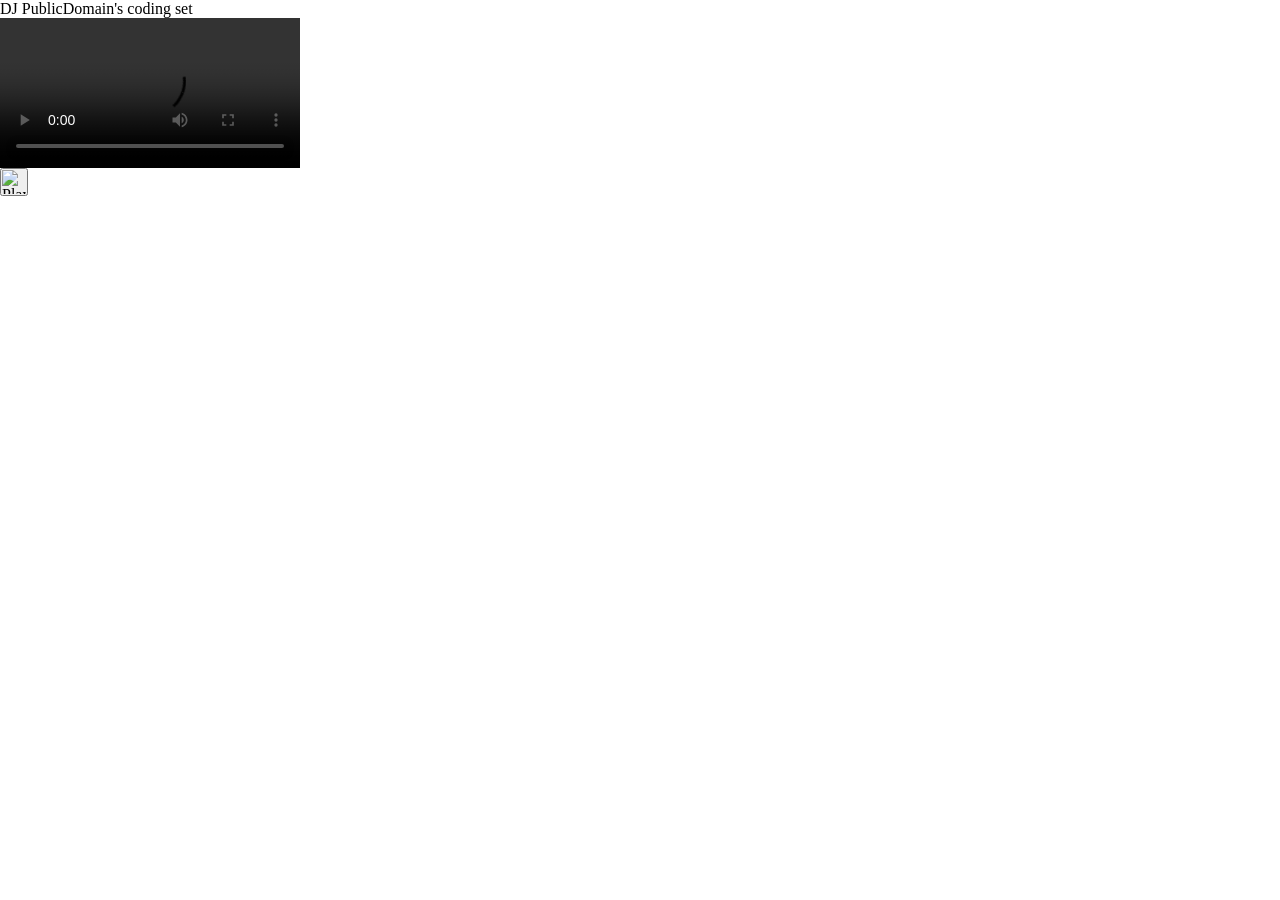
==== commit fe2815c1: "VISsetup" ====
--- a/index.html
+++ b/index.html
@@ -1,618 +1,46 @@
-<!doctype html>
+<!DOCTYPE html>
 <html lang="en">
-  <head>
-    <meta charset="UTF-8" />
-    <meta
-      name="viewport"
-      timelinecontent="width=device-width, initial-scale=1.0"
-    />
-    <link rel="preconnect" href="https://fonts.googleapis.com" />
-    <link rel="preconnect" href="https://fonts.gstatic.com" crossorigin />
-    <link
-      href="https://fonts.googleapis.com/css2?family=Inclusive+Sans:ital,wght@0,300..700;1,300..700&display=swap"
-      rel="stylesheet"
-    />
-    <link
-      href="https://fonts.googleapis.com/css2?family=Quantico:ital,wght@0,400;0,700;1,400;1,700&display=swap"
-      rel="stylesheet"
-    />
+<head>
+    <meta charset="UTF-8">
+    <meta name="viewport" content="width=device-width, initial-scale=1.0">
+    <title>DJ Set</title>
     <link rel="icon" href="/favicon.ico" type="image/x-icon" />
     <link rel="stylesheet" href="reset.css" />
     <link rel="stylesheet" href="style.css" />
-    <title>Home</title>
-  </head>
-  <body>
-<header id="main-header">
-  <div class="header-content">
-    <h1 class="my-name">Curtis Cox - s4022757</h1>
-    <p class="class-info">Interactive Media Tue 13:30</p>
-  </div>
-</header>
+    
+    <!-- 
+    Link external script with defer attrib for performance reccommended by:
+    https://dev.to/dcodeyt/the-best-way-to-load-external-javascript-files-into-your-html-file-3o5d
+    --> 
+    <script src="script.js" defer></script>
 
-    
-    <section id="landing">
-      <h1>Let's analyse Gehry.Getty.edu!</h1>
-      <div class="screengrab">
-        <picture>
-          <source srcset="images/webp/screengrab2.webp" type="image/webp" />
-          <img src="images/screengrab.gif" alt="gehry.getty.edu screen grab" />
-        </picture>
-      </div>
-    </section>
+</head>
+<body>
+    <header>
+        <h1>DJ PublicDomain's coding set</h1>
+    </header>
 
-    <section id="question1">
-      <!-- Question 1 -->
-      <div class="card">
-        <h2>First Impression</h2>
-        <p>
-          Loading the page lands you on a bright orange screen with black lines
-          being animated and a invitation to enable sound following the cursor.
-          The colour palette is bold and easily legible. After clicking as
-          prompted, orchestral music begins to play and the entire page begins
-          to animate. This reveals an illustration reminiscent of the earlier
-          animated lines flys in scaling down until it is fully in view centre
-          screen. Finally the illustration pans up, revealing bold black text
-          growing from below. The text remains the same width but scales along
-          y-axis in a wave.
-        </p>
-      </div>
-    </section>
-
-    <!-- Question 2-->
-    <section id="question2">
-      <!-- Question 2-->
-      <h2>Record of Discrete Actions used</h2>
-      <section class="timeline">
-        <article class="timelinecontainer timelineleft">
-          <div class="timelinecontent">
-            <h3>Hover</h3>
-            <p>Box trails cursor</p>
-          </div>
-        </article>
-        <article class="timelinecontainer timelineright">
-          <div class="timelinecontent">
-            <h3>Moving cursor</h3>
-
-            <p>box follows.</p>
-          </div>
-        </article>
-
-        <article class="timelinecontainer timelineleft">
-          <div class="timelinecontent">
-            <h3>Click</h3>
-
-            <p>sound begins, animation triggered</p>
-          </div>
-        </article>
-
-        <article class="timelinecontainer timelineright">
-          <div class="timelinecontent">
-            <h3>Hover over lower screen</h3>
-
-            <p>text appears trailing movement, illustration warps to follow</p>
-          </div>
-        </article>
-
-        <article class="timelinecontainer timelineleft">
-          <div class="timelinecontent">
-            <h3>Hover over upper screen</h3>
-
-            <p>
-              text trail disappears, lower page animates, illustration warps to
-              follow
-            </p>
-          </div>
-        </article>
-
-        <article class="timelinecontainer timelineright">
-          <div class="timelinecontent">
-            <h3>Scroll</h3>
-
-            <p>
-              bottom text scales with scroll driven animation, reveals full
-              screen image.
-            </p>
-          </div>
-        </article>
-
-        <article class="timelinecontainer timelineleft">
-          <div class="timelinecontent">
-            <h3>Scroll</h3>
-
-            <p>
-              image animates with scroll-sequencing creating a video, text
-              appearing
-            </p>
-          </div>
-        </article>
-
-        <article class="timelinecontainer timelineright">
-          <div class="timelinecontent">
-            <h3>Scroll</h3>
-
-            <p>
-              transition, video wipes away revealing illustration text wipes in
-              along y-axis
-            </p>
-          </div>
-        </article>
-
-        <article class="timelinecontainer timelineleft">
-          <div class="timelinecontent">
-            <h3>Hover</h3>
-
-            <p>illustration warps following cursor</p>
-          </div>
-        </article>
-
-        <article class="timelinecontainer timelineright">
-          <div class="timelinecontent">
-            <h3>Scroll</h3>
-
-            <p>
-              transition full screen video carousel wipes up, video auto-plays
-            </p>
-          </div>
-        </article>
-
-        <article class="timelinecontainer timelineleft">
-          <div class="timelinecontent">
-            <h3>Hover</h3>
-
-            <p>window trails cursor movement.</p>
-          </div>
-        </article>
-
-        <article class="timelinecontainer timelineright">
-          <div class="timelinecontent">
-            <h3>Click</h3>
-
-            <p>initiate second video on carousel.</p>
-          </div>
-        </article>
-
-        <article class="timelinecontainer timelineleft">
-          <div class="timelinecontent">
-            <h3>Scroll</h3>
-
-            <p>video pauses, text appears, button appears, text wipes up.</p>
-          </div>
-        </article>
-
-        <article class="timelinecontainer timelineright">
-          <div class="timelinecontent">
-            <h3>Click button</h3>
-
-            <p>
-              button text animates, scroll up, text disappears, video resumes.
-            </p>
-          </div>
-        </article>
-
-        <article class="timelinecontainer timelineleft">
-          <div class="timelinecontent">
-            <h3>Scroll</h3>
-
-            <p>
-              text wipes up with green background, text animates when hitting
-              top of the screen, scales down on y-axis
-            </p>
-          </div>
-        </article>
-
-        <article class="timelinecontainer timelineright">
-          <div class="timelinecontent">
-            <h3>Scroll</h3>
-
-            <p>
-              reveals images, text, box widens on x-axis with scroll, justified
-              right.
-            </p>
-          </div>
-        </article>
-
-        <article class="timelinecontainer timelineleft">
-          <div class="timelinecontent">
-            <h3>Click drag</h3>
-
-            <p>text is selectable.</p>
-          </div>
-        </article>
-
-        <article class="timelinecontainer timelineright">
-          <div class="timelinecontent">
-            <h3>Scroll</h3>
-
-            <p>
-              end of parent element, box widens to whole window, image wipes up
-              from bottom, illustration, blue background, black bold text wipes
-              up, reveal chapter title element
-            </p>
-          </div>
-        </article>
-
-        <article class="timelinecontainer timelineleft">
-          <div class="timelinecontent">
-            <h3>Hover</h3>
-
-            <p>illustration warps following cursor.</p>
-          </div>
-        </article>
-
-        <article class="timelinecontainer timelineright">
-          <div class="timelinecontent">
-            <h3>Scroll</h3>
-
-            <p>
-              chapter element wipes up revealing video carousel, video
-              auto-plays
-            </p>
-          </div>
-        </article>
-
-        <article class="timelinecontainer timelineleft">
-          <div class="timelinecontent">
-            <h3>Click</h3>
-
-            <p>initiate next carousel video</p>
-          </div>
-        </article>
-
-        <article class="timelinecontainer timelineright">
-          <div class="timelinecontent">
-            <h3>Scroll</h3>
-
-            <p>reveal image gallery grid</p>
-          </div>
-        </article>
-
-        <article class="timelinecontainer timelineleft">
-          <div class="timelinecontent">
-            <h3>Hover</h3>
-
-            <p>image gallery element scales down</p>
-          </div>
-        </article>
-
-        <article class="timelinecontainer timelineright">
-          <div class="timelinecontent">
-            <h3>Click</h3>
-
-            <p>gallery card appears over page, reveals quick view overlay</p>
-          </div>
-        </article>
-
-        <article class="timelinecontainer timelineleft">
-          <div class="timelinecontent">
-            <h3>Click</h3>
-
-            <p>overlay disappears</p>
-          </div>
-        </article>
-
-        <article class="timelinecontainer timelineright">
-          <div class="timelinecontent">
-            <h3>Click button</h3>
-
-            <p>scroll to top of page</p>
-          </div>
-        </article>
-
-        <article class="timelinecontainer timelineleft">
-          <div class="timelinecontent">
-            <h3>Click button</h3>
-
-            <p>
-              bold text wipes down, animated y-axis variable scaling between
-              characters, menu navigation overlay wipes down over entire screen
-            </p>
-          </div>
-        </article>
-
-        <article class="timelinecontainer timelineright">
-          <div class="timelinecontent">
-            <h3>Hover</h3>
-
-            <p>button underline animates</p>
-          </div>
-        </article>
-
-        <article class="timelinecontainer timelineleft">
-          <div class="timelinecontent">
-            <h3>Click button</h3>
-
-            <p>
-              menu navigation overlay & bold text wipes up, jump to page chapter
-              section
-            </p>
-          </div>
-        </article>
-
-        <article class="timelinecontainer timelineright">
-          <div class="timelinecontent">
-            <h3>Hover</h3>
-
-            <p>text appears, disappears on hover off</p>
-          </div>
-        </article>
-
-        <article class="timelinecontainer timelineleft">
-          <div class="timelinecontent">
-            <h3>Click button</h3>
-
-            <p>
-              page shrink tranisiton scaling down, transition to 3d model page,
-              screen darkens, text and icon appear, invitation to interact
-            </p>
-          </div>
-        </article>
-
-        <article class="timelinecontainer timelineright">
-          <div class="timelinecontent">
-            <h3>Click</h3>
-
-            <p>screen lightens, text and icon dissapear, buttons appear</p>
-          </div>
-        </article>
-
-        <article class="timelinecontainer timelineleft">
-          <div class="timelinecontent">
-            <h3>Click and drag</h3>
-
-            <p>
-              3D model rotates with cursor movement, buttons follow 3D model
-              movement
-            </p>
-          </div>
-        </article>
-
-        <article class="timelinecontainer timelineright">
-          <div class="timelinecontent">
-            <h3>Hover on button</h3>
-
-            <p>image appears scaling out</p>
-          </div>
-        </article>
-
-        <article class="timelinecontainer timelineleft">
-          <div class="timelinecontent">
-            <h3>Click button</h3>
-
-            <p>
-              3d model rotating transition out, card appears scaling out, image
-              background, text description, button appears below card
-            </p>
-          </div>
-        </article>
-
-        <article class="timelinecontainer timelineright">
-          <div class="timelinecontent">
-            <h3>Click button</h3>
-
-            <p>card scales down disappearing, 3d model rotates back in</p>
-          </div>
-        </article>
-
-        <article class="timelinecontainer timelineleft">
-          <div class="timelinecontent">
-            <h3>Click button</h3>
-
-            <p>
-              3d model page transition scaling down, return to last position
-              main page.
-            </p>
-          </div>
-        </article>
-      </section>
-    </section>
-    <!--Question 3-->
-    <section id="new-card-section">
-      <div class="card">
-        <h2>What did we focus on?</h2>
-        <div class="card-content">
-          <p>
-            This website is a scroll-driven interactive narrative. The scroll
-            behaviours were varied and hold the vast majority of attention.
-            Despite being asset and interaction rich with images, videos,
-            animated text, cards, hover trailing windows, 3D interactive models
-            and more, the scrolling behaviours were the most intriguing
-            interaction available. Main webpages have begun to implement similar
-            scroll behaviours but the quantity and variety used here are
-            uncommon and well executed.
-          </p>
+    <main class="container">
+        <div class="media-player">
+            <video id="custom-video-player" controls>
+                <source
+                src="https://thelongesthumstore.sgp1.cdn.digitaloceanspaces.com/IM-2250/miac.mp4"
+                type="video/mp4"
+                />
+            </video>
+            <div class="custom-controls">
+                <!-- removed onclick attribute in favour of keeping all behaviour in script.js-->
+                <button id="play-pause-img">
+                    <img
+                        src="https://fill.this.link/later"
+                        alt="Play Button"
+                        width="24"
+                        height="24"
+                    />
+                </button>
+            </div>
         </div>
-      </div>
-    </section>
-    <!--Question 4-->
-    <section id="new-card-section">
-      <div class="card">
-        <h2>Which interaction happened most?</h2>
-        <div class="card-content">
-          <p>
-            As to be expected, clicking was the most common action performed.
-            That said, scrolling is a vital action with this page and created a
-            higher variety and proportion of interactions then many other
-            websites. A click delivers an interaction near instantly, however
-            scrolling is ongoing and this page almost always had a scroll
-            behaviour ready to interact with throughout the entire page.
-          </p>
-        </div>
-      </div>
-    </section>
-    <!--Question 5-->
-    <section id="new-card-section">
-      <div class="card">
-        <h2>What is this website aiming for?</h2>
-        <div class="card-content">
-          <p>
-            This website is a scrollable narrative and entire digital
-            exhibition. It's goal is clearly to inform the audience about the
-            story of Frank Gehry's design process of the Disney Concert Hall in
-            Los Angeles, California. This narrative is accompanied by a
-            feature-rich and highly interactive webpage to create an engaging
-            and memorable user experience. It does well to create a desire to
-            visit the building and regard it above another typical concert hall.
-            This experience elevates the building into a thoughtfully designed
-            work of art.
-          </p>
-        </div>
-      </div>
-    </section>
-    <!--Question 6-->
-    <section id="new-card-section">
-      <div class="card">
-        <h2>How do the interactions tell you this?</h2>
-        <div class="card-content">
-          <p>
-            Despite being on hosted on the Getty Organisation's domain, the page
-            rarely if ever links outside of this specific webpage. This keeps
-            all attention on the content contained within the website,
-            interaction only taking the user deeper through the narrative it
-            presents.
-          </p>
-        </div>
-      </div>
-    </section>
-    <!--Question 7-->
-    <section id="new-card-section-q8">
-      <div class="card-q8">
-        <h2>How long would you spend browsing?</h2>
-
-        <div class="card-content-q8">
-          <p>
-            There are plenty of interactions, text, image, and video assets to
-            fill the user's time with. The more observant or interested user can
-            interact and experiment with page elements, click buttons to reveal
-            further text, view further information via cards, interact with 3D
-            models, and view through the entire image gallery at the end. This
-            takes 20-30 minutes.
-          </p>
-          <p>
-            A rushed or disinterested user may quickly scan the text, glance at
-            the images and and watch through the videos once, visiting the page
-            for under 10 minutes.
-          </p>
-          <p>
-            In an interrupted visit to the page, the inclusion of a chapter
-            hierarchy and a menu which can navigate these chapters allows the
-            user to easily and quickly pick back up where they timelineleft off.
-          </p>
-          <p>
-            The content appears completed and published in its entirety, being
-            unlikely to have new timelinecontent added. Rushing through the page
-            would certainly afford a different experience on the next visit, but
-            I doubt this would be a page returned to more than several times.
-            However,
-          </p>
-        </div>
-      </div>
-    </section>
-    <!--Question 8-->
-    <section id="new-card-section">
-      <div class="card">
-        <h2>What interactions make you come back?</h2>
-        <div class="card-content">
-          <p>
-            Being a captivating webpage, some may share the experience with
-            others again after first visiting. That said, after careful
-            exploration of the entire page, there is not much indication any
-            return visit would be met with new additional content. There are
-            also no external links to explore further.
-          </p>
-        </div>
-      </div>
-    </section>
-    <!--Question 9-->
-    <section id="new-card-section">
-      <div class="card">
-        <h2>Which other websites are similar?</h2>
-        <div class="card-content">
-          <p>
-            Despite being a webpage in association with a concert hall and on
-            the domain of an arts & media foundation, this webpage is not
-            reminiscent of many other pages of a similar character. Instead,
-            this page uses a high level of complex interactive web design, which
-            is more to be expected of a design firm, or prestigious museum /
-            institution with a dedicated online presence. All aspects of the
-            website indicate professional, carefully curated content. That said,
-            the implementation of video carousels and image galleries with
-            quick-view overlays is similar to what you would see on many
-            e-commerce websites.
-          </p>
-        </div>
-      </div>
-    </section>
-    <!--Question 10-->
-    <section id="new-card-section">
-      <div class="card">
-        <h2>How does this site make you act?</h2>
-        <div class="card-content">
-          <p>
-            The media references on the site, including interactive 3D models
-            and detailed imagery, communicate that I should act as an active
-            explorer, taking time to engage with each element and follow my
-            curiosity through the every end of its layout, rather than passively
-            reading or just skimming content.
-          </p>
-        </div>
-      </div>
-    </section>
-    <!--Question 11-->
-    <section id="new-card-section">
-      <div class="card">
-        <h2>What does this site make you feel?</h2>
-        <div class="card-content">
-          <p>
-            The references on the site evoke a sense of curiosity and wonder,
-            encouraging me to feel both engaged and contemplative. The immersive
-            design and interactive elements make the research experience feel
-            dynamic and exploratory, rather than static or purely academic. The
-            professional presentation of the webpage, its engaging and
-            interactive design, and the detailed narrative it provides all
-            indicate that the building it explores along with the architect &
-            team who designed it are prestigious and worth being studied and
-            celebrated.
-          </p>
-        </div>
-      </div>
-    </section>
-    <!--Question 12-->
-    <section id="new-card-section">
-      <div class="card">
-        <h2>What is frustrating?</h2>
-        <div class="card-content">
-          <p>
-            While the webpage is beautiful and content rich, the high quantity
-            and quality of assets within the page take a while to load. The
-            choice to include all of it within a single scrolling page, while
-            deliberate, means that experience is inaccessible or stunted to
-            users on older or less powerful devices.
-          </p>
-          <p>
-            Implementing this level of scroll behaviours also relies on an
-            assumed speed and linear path for the user to navigate the page. The
-            menu and chapter hierarchy does well to try address this, but any
-            veer off the intended user path cause a disruption to the
-            presentation and immersion.
-          </p>
-        </div>
-      </div>
-    </section>
-    <!--Question 13-->
-    <section id="new-card-section">
-      <div class="card">
-        <h2>Why is this website great?</h2>
-        <div class="card-content">
-          <p>
-            This website has very few flaws and the level of polish are superb.
-            The site’s restrained aesthetic and fluid transitions create a
-            focused and engaging experience. This is a masterful example of
-            interactivity to communicate spatial ideas, processes, and
-            materiality, the website demonstrates how effective web design can
-            deepen engagement beyond what static ontent allows.
-          </p>
-        </div>
-      </div>
-    </section>
-  </body>
-</html>
+    </main>
+   
+</body>
+</html>
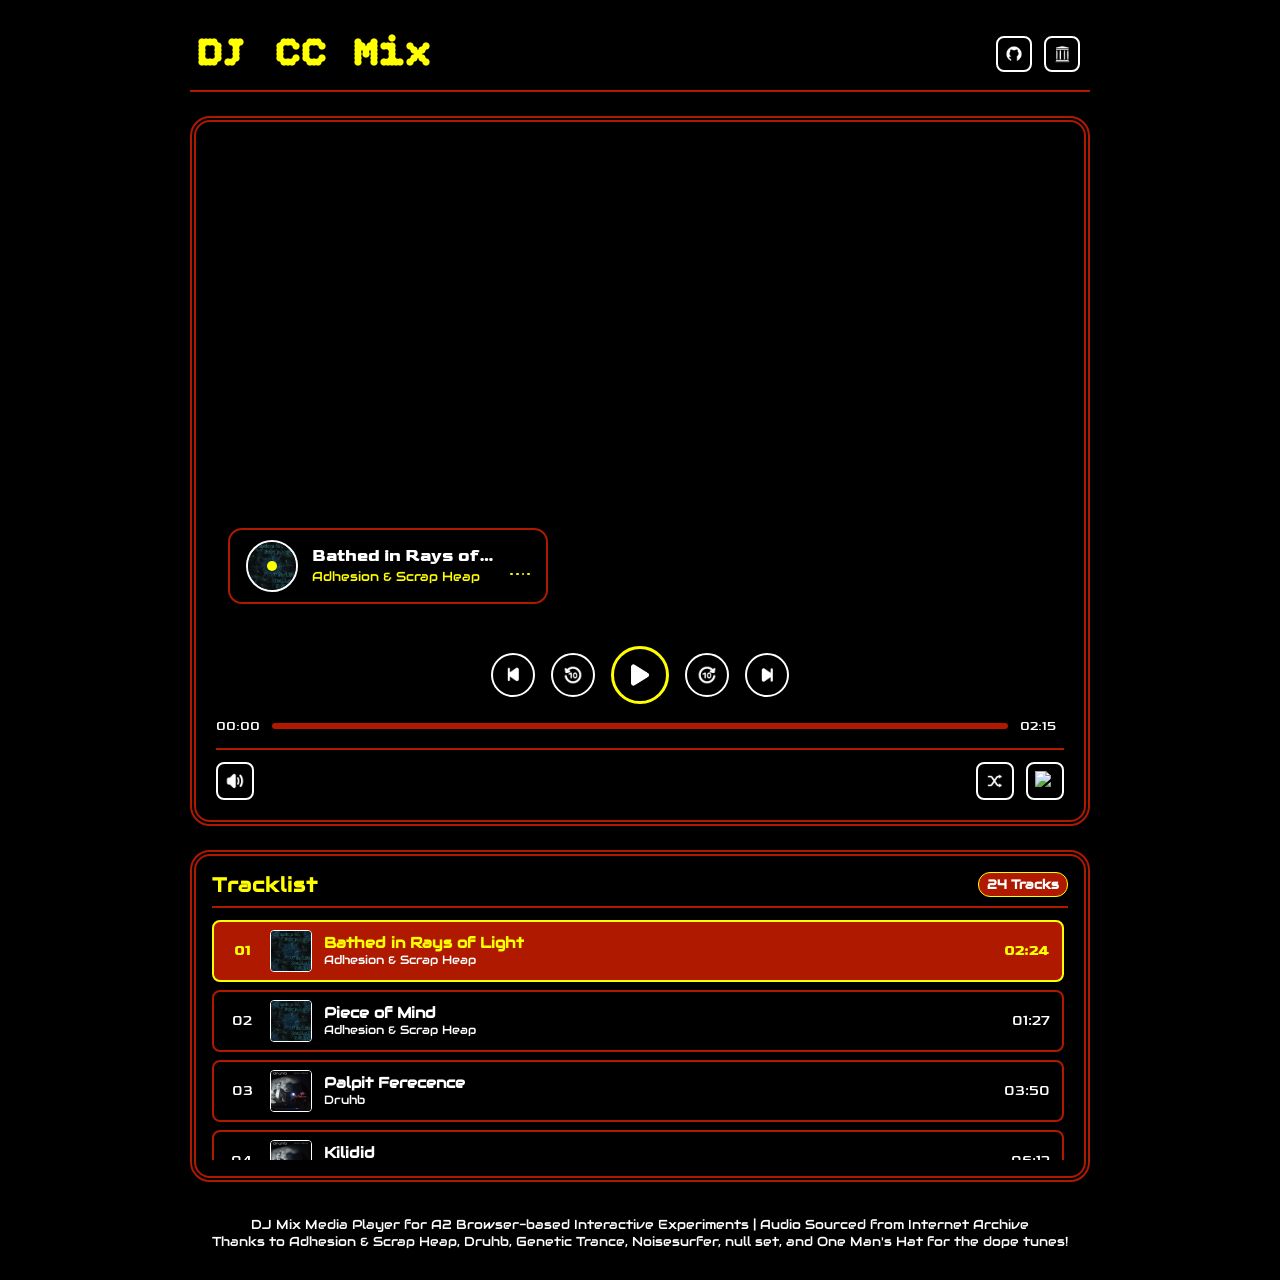
==== commit aa8c7d0c: "A2upload" ====
--- a/index.html
+++ b/index.html
@@ -1,46 +1,174 @@
 <!DOCTYPE html>
 <html lang="en">
+
 <head>
-    <meta charset="UTF-8">
-    <meta name="viewport" content="width=device-width, initial-scale=1.0">
-    <title>DJ Set</title>
-    <link rel="icon" href="/favicon.ico" type="image/x-icon" />
-    <link rel="stylesheet" href="reset.css" />
-    <link rel="stylesheet" href="style.css" />
-    
-    <!-- 
-    Link external script with defer attrib for performance reccommended by:
-    https://dev.to/dcodeyt/the-best-way-to-load-external-javascript-files-into-your-html-file-3o5d
-    --> 
-    <script src="script.js" defer></script>
+  <meta charset="UTF-8" />
+  <meta name="viewport" content="width=device-width, initial-scale=1.0" />
+  <!-- Descriptive Title for SEO and Browser tab -->
+  <title>DJ Mix & Audio Visualizer Media Player</title>
+  <!-- Google Fonts import for modern typography -->
+  <link rel="preconnect" href="https://fonts.googleapis.com" />
+  <link rel="preconnect" href="https://fonts.gstatic.com" crossorigin />
+  <link
+    href="https://fonts.googleapis.com/css2?family=Audiowide&family=Bitcount+Single:wght@100..900&family=Goldman:wght@400;700&display=swap"
+    rel="stylesheet">
 
+  <!-- Base reset and customized stylesheet links -->
+  <link rel="stylesheet" href="reset.css" />
+  <link rel="stylesheet" href="style.css" />
+  <!-- Player and Visualizer Logic script. Defer ensures execution after DOM parsing -->
+  <script src="script.js" defer></script>
 </head>
+
 <body>
-    <header>
-        <h1>DJ PublicDomain's coding set</h1>
-    </header>
+  <!-- Header with application branding -->
+  <header class="player-header">
+    <div class="logo">
+      <span class="logo-glow"></span>
+      <h1>DJ CC Mix</h1>
+      <!-- DJ Curtis Cox? DJ Creative Commons! -->
+    </div>
+    <!-- External social and repository links styled to inherit deck button properties -->
+    <div class="header-links">
+      <a href="https://github.com/s4022757/s4022757.github.io" target="_blank" rel="noopener noreferrer"
+        class="control-btn header-btn" title="GitHub Repository">
+        <img src="assets/iconsWhite/GitHub.png" alt="GitHub repo" class="control-icon" />
+      </a>
+      <a href="https://archive.org/details/@ccurmit/lists/1/interactive-media---a2" target="_blank"
+        rel="noopener noreferrer" class="control-btn header-btn" title="Internet Archive assets">
+        <img src="assets/iconsWhite/InternetArchive.png" alt="Internet Archive assets" class="control-icon" />
+      </a>
+    </div>
+  </header>
 
-    <main class="container">
-        <div class="media-player">
-            <video id="custom-video-player" controls>
-                <source
-                src="https://thelongesthumstore.sgp1.cdn.digitaloceanspaces.com/IM-2250/miac.mp4"
-                type="video/mp4"
-                />
-            </video>
-            <div class="custom-controls">
-                <!-- removed onclick attribute in favour of keeping all behaviour in script.js-->
-                <button id="play-pause-img">
-                    <img
-                        src="https://fill.this.link/later"
-                        alt="Play Button"
-                        width="24"
-                        height="24"
-                    />
-                </button>
-            </div>
+  <!-- Main player viewport card. Keeps the traditional double border concept elevated -->
+  <main class="player-deck double-border">
+
+    <!-- Visualizer Viewport: holds the responsive canvas and floating info card -->
+    <div class="main-screen" id="visualizer-viewport">
+      <!-- Canvas where audio frequencies are animated in real-time -->
+      <canvas id="visualizer-canvas"></canvas>
+
+      <!-- Floating Glassmorphic Metadata Card overlayed cleanly on top of visualizer -->
+      <div id="track-card" class="glass-panel">
+        <!-- Album cover which rotates like a vinyl record during playback -->
+        <div class="album-art-wrapper">
+          <img id="track-cover"
+            src="https://images.unsplash.com/photo-1614613535308-eb5fbd3d2c17?w=150&auto=format&fit=crop&q=80"
+            alt="Album Art" />
+          <span class="vinyl-center"></span>
         </div>
-    </main>
-   
+        <!-- Track Titles (Title and Artist Name) -->
+        <div class="track-details">
+          <h2 id="track-title" class="marquee">Neon Horizon</h2>
+          <p id="track-artist">DJ Stardust</p>
+        </div>
+        <!-- Equalizer Live Indicator - animates when playing -->
+        <div class="live-indicator-eq" id="live-eq">
+          <span></span>
+          <span></span>
+          <span></span>
+          <span></span>
+        </div>
+      </div>
+    </div>
+
+    <!-- Hidden native HTML5 Audio Element for playing DJ tracks and driving Web Audio analyser -->
+    <audio id="my-audio"></audio>
+
+    <!-- Centralised Control Bar for Playback, Volume, and Seeker -->
+    <div class="controls-panel">
+
+      <!-- Main Playback Navigation Row -->
+      <div class="controls-row primary-controls">
+        <!-- Previous Track Button -->
+        <button id="prev-button" class="control-btn" title="Previous Track">
+          <img src="assets/iconsWhite/SkipStart.png" alt="Previous" class="control-icon" />
+        </button>
+
+        <!-- Skip Backward 10s Button -->
+        <button id="skip-back-button" class="control-btn" title="Rewind 10s">
+          <img src="assets/iconsWhite/Replay10s.png" alt="Rewind 10s" class="control-icon" />
+        </button>
+
+        <!-- Main Play / Pause Trigger -->
+        <button id="play-pause-button" class="control-btn play-main" title="Play / Pause">
+          <img id="play-img" src="assets/iconsWhite/Play.png" alt="Play" class="control-icon" />
+          <img id="pause-img" src="assets/iconsWhite/Pause.png" alt="Pause" class="control-icon hidden" />
+        </button>
+
+        <!-- Skip Forward 10s Button -->
+        <button id="skip-forward-button" class="control-btn" title="Forward 10s">
+          <img src="assets/iconsWhite/Forward10s.png" alt="Forward 10s" class="control-icon" />
+        </button>
+
+        <!-- Next Track Button -->
+        <button id="next-button" class="control-btn" title="Next Track">
+          <img src="assets/iconsWhite/SkipEnd.png" alt="Next" class="control-icon" />
+        </button>
+      </div>
+
+      <!-- Interactive Progress Scrub Bar with Time Markers -->
+      <div class="progress-bar-area">
+        <span id="current-time" class="time-label">00:00</span>
+        <div id="progress-bar-container" class="scrub-container">
+          <div id="progress-bar" class="scrub-progress">
+            <span class="scrub-handle"></span>
+          </div>
+        </div>
+        <span id="duration-time" class="time-label">00:00</span>
+      </div>
+
+      <!-- Secondary Functions Row: Mute and Volume Expansion -->
+      <div class="controls-row secondary-controls">
+        <!-- Audio Volume Controller (Hover-to-expand) -->
+        <div class="volume-container">
+          <button id="mute-unmute-button" class="control-btn small-btn" title="Toggle Mute">
+            <img id="volume-high-img" src="assets/iconsWhite/FullVolume.png" alt="Volume" class="control-icon" />
+            <img id="volume-muted-img" src="assets/iconsWhite/LowNoVolume.png" alt="Muted"
+              class="control-icon hidden" />
+          </button>
+          <div class="volume-slider-wrapper">
+            <input type="range" id="volume-slider" min="0" max="1" step="0.01" value="0.8" class="volume-bar" />
+          </div>
+        </div>
+
+        <!-- Shuffle and Fullscreen Controls -->
+        <div class="right-secondary-controls">
+          <button id="shuffle-button" class="control-btn small-btn" title="Toggle Shuffle">
+            <img src="assets/iconsWhite/Shuffle.png" alt="Shuffle" class="control-icon" />
+          </button>
+          <button id="fullscreen-button" class="control-btn small-btn" title="Toggle Fullscreen">
+            <img src="https://img.icons8.com/ios-glyphs/30/FFFFFF/full-screen--v1.png" alt="Fullscreen"
+              class="control-icon" />
+          </button>
+        </div>
+      </div>
+
+    </div>
+  </main>
+
+  <!-- Playlist Navigation Block (Beneath the Player Deck) -->
+  <section class="playlist-section">
+    <div id="playlist-container" class="playlist-card double-border">
+      <header class="playlist-header">
+        <h3>Tracklist</h3>
+        <span id="playlist-count" class="track-count-badge">4 Tracks</span>
+      </header>
+      <!-- Interactive tracks injection wrapper -->
+      <div id="playlist-tracks" class="tracks-list">
+        <!-- Injected dynamically via script.js -->
+      </div>
+    </div>
+  </section>
+
+  <!-- Page Footer citing source credits -->
+  <footer class="player-footer">
+    <p>DJ Mix Media Player for A2 Browser-based Interactive Experiments | Audio Sourced from Internet Archive</p>
+    <p> Thanks to Adhesion & Scrap Heap, Druhb, Genetic Trance, Noisesurfer, null set, and One Man's Hat for the dope
+      tunes!</p>
+  </footer>
+
 </body>
+
 </html>
--- a/style.css
+++ b/style.css
@@ -0,0 +1,738 @@
+/*
+ ==========================================
+  STYLING SYSTEM
+ ==========================================
+  This stylesheet defines a dark aesthetic based on the visualiser colours.
+  It is restricted to the following color palette:
+  - Black: rgb(0, 0, 0)
+  - White: rgb(255, 255, 255)
+  - Red: rgb(175, 25, 0)
+  - Yellow: rgb(255, 255, 0)
+*/
+
+/* 1. Global Variables & Design Tokens */
+:root {
+  --bg-deep-space: rgb(0, 0, 0);
+  --bg-deck-panel: rgb(0, 0, 0);
+  --color-white: rgb(255, 255, 255);
+  --color-red: rgb(175, 25, 0);
+  --color-yellow: rgb(255, 255, 0);
+
+  /* Smooth transitions */
+  --transition-fast: 0.2s cubic-bezier(0.4, 0, 0.2, 1);
+  --transition-medium: 0.4s cubic-bezier(0.4, 0, 0.2, 1);
+}
+
+/* 2. Global Document & Scrollbar Defaults */
+body {
+  background: rgb(0, 0, 0);
+  display: flex;
+  margin: 0 auto;
+  flex-direction: column;
+  justify-content: flex-start;
+  align-items: center;
+  gap: 24px;
+  font-family: "Audiowide", "Goldman", sans-serif;
+  color: var(--color-white);
+  padding: 30px 15px;
+  min-height: 100vh;
+  overflow-y: auto;
+}
+
+/* Custom styling for the scrollbar of the main window */
+::-webkit-scrollbar {
+  width: 8px;
+}
+
+::-webkit-scrollbar-track {
+  background: rgb(0, 0, 0);
+}
+
+::-webkit-scrollbar-thumb {
+  background: rgb(175, 25, 0);
+  border-radius: 4px;
+}
+
+::-webkit-scrollbar-thumb:hover {
+  background: rgb(255, 255, 0);
+}
+
+/* 3. Header & Logo Styling */
+.player-header {
+  display: flex;
+  justify-content: space-between;
+  align-items: center;
+  width: 100%;
+  max-width: 900px;
+  padding: 0 10px;
+  border-bottom: 2px solid rgb(175, 25, 0);
+  padding-bottom: 12px;
+}
+
+.logo {
+  position: relative;
+  display: flex;
+  align-items: center;
+}
+
+.logo-glow {
+  display: none;
+}
+
+h1 {
+  font-family: "Bitcount Single", sans-serif;
+  font-size: 2.5rem;
+  font-weight: 800;
+  letter-spacing: 2px;
+  color: rgb(255, 255, 0);
+}
+
+/* Flex links row on the right side of the header */
+.header-links {
+  display: flex;
+  gap: 12px;
+  align-items: center;
+}
+
+/* 4. The interface's double border */
+.double-border {
+  border: 6px double rgb(175, 25, 0);
+  border-radius: 20px;
+}
+
+.player-deck {
+  width: 100%;
+  max-width: 900px;
+  background: rgb(0, 0, 0);
+  padding: 16px;
+  display: flex;
+  flex-direction: column;
+  gap: 16px;
+  position: relative;
+  overflow: hidden;
+}
+
+/* 5. Main Screen / Visualizer Viewport */
+.main-screen {
+  position: relative;
+  width: 100%;
+  aspect-ratio: 16 / 9;
+  background-color: rgb(0, 0, 0);
+  border-radius: 12px;
+  overflow: hidden;
+}
+
+/* The actual canvas element */
+#visualizer-canvas {
+  position: absolute;
+  top: 0;
+  left: 0;
+  width: 100%;
+  height: 100%;
+  display: block;
+}
+
+/* Blobby Filter class 
+   Applies high contrast and blur to canvas to merge bar circle organically.
+   Since source bars are pure Red/Yellow and background is pure Black,
+   there is zero color-blending other than allowed colors. */
+.liquid-style {
+  filter: blur(5px) contrast(10);
+  background-color: rgb(0, 0, 0);
+}
+
+/* 6. Floating Solid Metadata Card */
+.glass-panel {
+  background: rgb(0, 0, 0);
+  border: 2px solid rgb(175, 25, 0);
+  border-radius: 14px;
+}
+
+#track-card {
+  position: absolute;
+  bottom: 16px;
+  left: 16px;
+  display: flex;
+  align-items: center;
+  gap: 14px;
+  padding: 10px 16px;
+  max-width: 320px;
+  height: 76px;
+  z-index: 10;
+  pointer-events: auto;
+  transition: transform var(--transition-fast), border-color var(--transition-fast);
+}
+
+#track-card:hover {
+  transform: translateY(-2px);
+  border-color: rgb(255, 255, 0);
+}
+
+/* Vinyl record spinning cover art */
+.album-art-wrapper {
+  position: relative;
+  width: 52px;
+  height: 52px;
+  flex-shrink: 0;
+  border-radius: 50%;
+  overflow: hidden;
+  border: 2px solid rgb(255, 255, 255);
+}
+
+#track-cover {
+  width: 100%;
+  height: 100%;
+  object-fit: cover;
+  border-radius: 50%;
+  transform-origin: center;
+}
+
+/* Vinyl record spinning animation */
+.spinning {
+  animation: spinVinyl 12s linear infinite;
+}
+
+/* Vinyl record center hole peg */
+.vinyl-center {
+  position: absolute;
+  top: 50%;
+  left: 50%;
+  transform: translate(-50%, -50%);
+  width: 10px;
+  height: 10px;
+  background-color: rgb(255, 255, 0);
+  border-radius: 50%;
+}
+
+/* Metadata text details layout */
+.track-details {
+  display: flex;
+  flex-direction: column;
+  justify-content: center;
+  overflow: hidden;
+  min-width: 120px;
+}
+
+#track-title {
+  font-size: 1.05rem;
+  font-weight: 700;
+  color: rgb(255, 255, 255);
+  margin-bottom: 2px;
+  white-space: nowrap;
+  overflow: hidden;
+  text-overflow: ellipsis;
+  font-family: "goldman", sans-serif;
+}
+
+#track-artist {
+  font-size: 0.8rem;
+  color: rgb(255, 255, 0);
+  white-space: nowrap;
+  overflow: hidden;
+  text-overflow: ellipsis;
+}
+
+/* Live Equalizer indicator inside the metadata card */
+.live-indicator-eq {
+  display: flex;
+  align-items: flex-end;
+  gap: 3px;
+  width: 20px;
+  height: 18px;
+  margin-left: auto;
+  flex-shrink: 0;
+}
+
+.live-indicator-eq span {
+  width: 3px;
+  height: 2px;
+  background-color: rgb(255, 255, 0);
+  border-radius: 1px;
+  transition: height var(--transition-fast) ease;
+}
+
+/* Live jumping equalizer bar keyframes */
+.live-indicator-eq.animating span {
+  animation: eqBounce 1.2s ease infinite alternate;
+}
+
+/* Staggered animation delays for authentic audio eq rendering */
+.live-indicator-eq.animating span:nth-child(1) {
+  animation-delay: 0.1s;
+}
+
+.live-indicator-eq.animating span:nth-child(2) {
+  animation-delay: 0.4s;
+}
+
+.live-indicator-eq.animating span:nth-child(3) {
+  animation-delay: 0.2s;
+}
+
+.live-indicator-eq.animating span:nth-child(4) {
+  animation-delay: 0.5s;
+}
+
+/* 8. Controls Panel Area */
+.controls-panel {
+  display: flex;
+  flex-direction: column;
+  gap: 14px;
+  padding: 10px 4px 4px;
+}
+
+/* Rows groupings */
+.controls-row {
+  display: flex;
+  align-items: center;
+  width: 100%;
+}
+
+.primary-controls {
+  justify-content: center;
+  gap: 16px;
+}
+
+.secondary-controls {
+  justify-content: space-between;
+  border-top: 2px solid rgb(175, 25, 0);
+  padding-top: 12px;
+}
+
+.right-secondary-controls {
+  display: flex;
+  align-items: center;
+  gap: 12px;
+}
+
+/* Standard Control Button styling with PNG support */
+.control-btn {
+  background-color: rgb(0, 0, 0);
+  border: 2px solid rgb(255, 255, 255);
+  border-radius: 50%;
+  width: 44px;
+  height: 44px;
+  display: flex;
+  justify-content: center;
+  align-items: center;
+  cursor: pointer;
+  outline: none;
+  transition: transform var(--transition-fast),
+    background-color var(--transition-fast),
+    border-color var(--transition-fast);
+  text-decoration: none;
+}
+
+/* Active control button state e.g., when shuffle mode is enabled */
+.control-btn.active {
+  background-color: rgb(175, 25, 0);
+  border-color: rgb(255, 255, 0);
+}
+
+/* Rendering layout for the transparent white PNG icons */
+.control-icon {
+  width: 20px;
+  height: 20px;
+  object-fit: contain;
+  display: block;
+}
+
+/* Button Hover State */
+.control-btn:hover {
+  transform: scale(1.08);
+  background-color: rgb(175, 25, 0);
+  border-color: rgb(255, 255, 0);
+}
+
+/* Button Active Press State */
+.control-btn:active {
+  transform: scale(0.96);
+}
+
+/* High-priority central Play/Pause Button */
+.play-main {
+  width: 58px;
+  height: 58px;
+  background-color: rgb(0, 0, 0);
+  border: 3px solid rgb(255, 255, 0);
+}
+
+.play-main .control-icon {
+  width: 28px;
+  height: 28px;
+}
+
+.play-main:hover {
+  background-color: rgb(175, 25, 0);
+  border-color: rgb(255, 255, 255);
+}
+
+/* Smaller control button modifier for utilities */
+.small-btn {
+  width: 38px;
+  height: 38px;
+  border-radius: 8px;
+}
+
+/* Custom header link button layout */
+.header-btn {
+  width: 36px;
+  height: 36px;
+  border-radius: 8px;
+}
+
+.header-btn .control-icon {
+  width: 18px;
+  height: 18px;
+}
+
+/* Helper to hide images (Play/Pause toggling) */
+.hidden {
+  display: none !important;
+}
+
+/* 8. Progress / Seek Scrub Bar */
+.progress-bar-area {
+  display: flex;
+  align-items: center;
+  gap: 12px;
+  width: 100%;
+}
+
+.time-label {
+  font-family: "Goldman", monospace;
+  font-size: 0.8rem;
+  color: rgb(255, 255, 255);
+  min-width: 44px;
+}
+
+.scrub-container {
+  flex-grow: 1;
+  height: 6px;
+  background-color: rgb(175, 25, 0);
+  border-radius: 3px;
+  cursor: pointer;
+  position: relative;
+  transition: height var(--transition-fast);
+}
+
+/* Solid seeker bar */
+.scrub-progress {
+  height: 100%;
+  width: 0%;
+  background: rgb(255, 255, 0);
+  border-radius: 3px;
+  position: relative;
+  transition: width 0.08s linear;
+}
+
+/* Rounded slider thumb handles that appear on hover */
+.scrub-handle {
+  position: absolute;
+  right: -6px;
+  top: 50%;
+  transform: translateY(-50%) scale(0);
+  width: 12px;
+  height: 12px;
+  background-color: rgb(255, 255, 255);
+  border: 2px solid rgb(255, 255, 0);
+  border-radius: 50%;
+  transition: transform var(--transition-fast);
+}
+
+.scrub-container:hover {
+  height: 8px;
+}
+
+.scrub-container:hover .scrub-handle {
+  transform: translateY(-50%) scale(1);
+}
+
+/* 9. Interactive volume slider and wrapper */
+.volume-container {
+  display: flex;
+  align-items: center;
+  gap: 8px;
+}
+
+.volume-slider-wrapper {
+  width: 0px;
+  overflow: hidden;
+  transition: width var(--transition-medium);
+  display: flex;
+  align-items: center;
+}
+
+/* Expand volume slider on hover */
+.volume-container:hover .volume-slider-wrapper {
+  width: 80px;
+}
+
+.volume-bar {
+  -webkit-appearance: none;
+  appearance: none;
+  width: 80px;
+  height: 4px;
+  background: rgb(175, 25, 0);
+  border-radius: 2px;
+  outline: none;
+  cursor: pointer;
+}
+
+.volume-bar::-webkit-slider-thumb {
+  -webkit-appearance: none;
+  appearance: none;
+  /* Added for standard property support */
+  width: 10px;
+  height: 10px;
+  border-radius: 50%;
+  background: linear-gradient(to right, rgb(255, 25, 0), rgb(255, 255, 0));
+  transition: transform var(--transition-fast);
+}
+
+.volume-bar::-webkit-slider-thumb:hover {
+  transform: scale(1.3);
+}
+
+/* 10. Playlist Section Layout (Below the player) */
+.playlist-section {
+  width: 100%;
+  max-width: 900px;
+}
+
+.playlist-card {
+  background: rgb(0, 0, 0);
+  padding: 16px;
+  display: flex;
+  flex-direction: column;
+  gap: 12px;
+}
+
+.playlist-header {
+  display: flex;
+  justify-content: space-between;
+  align-items: center;
+  border-bottom: 2px solid rgb(175, 25, 0);
+  padding-bottom: 8px;
+}
+
+.playlist-header h3 {
+  font-size: 1.25rem;
+  font-weight: 700;
+  letter-spacing: 1px;
+  color: rgb(255, 255, 0);
+}
+
+.track-count-badge {
+  font-size: 0.8rem;
+  background-color: rgb(175, 25, 0);
+  color: rgb(255, 255, 255);
+  padding: 3px 8px;
+  border-radius: 12px;
+  font-weight: 600;
+  border: 1px solid rgb(255, 255, 0);
+}
+
+/* Scrollable tracks injector container */
+.tracks-list {
+  display: flex;
+  flex-direction: column;
+  gap: 8px;
+  max-height: 240px;
+  overflow-y: auto;
+  padding-right: 4px;
+}
+
+/* Custom scrollbar layout for tracks selector list */
+.tracks-list::-webkit-scrollbar {
+  width: 6px;
+}
+
+.tracks-list::-webkit-scrollbar-track {
+  background: rgb(0, 0, 0);
+  border-radius: 3px;
+}
+
+.tracks-list::-webkit-scrollbar-thumb {
+  background: rgb(175, 25, 0);
+  border-radius: 3px;
+}
+
+.tracks-list::-webkit-scrollbar-thumb:hover {
+  background: rgb(255, 255, 0);
+}
+
+/* Playlist Track Card Element */
+.track-item {
+  display: grid;
+  grid-template-columns: 32px 42px 1fr 60px;
+  align-items: center;
+  gap: 12px;
+  padding: 8px 12px;
+  background-color: rgb(0, 0, 0);
+  border: 2px solid rgb(175, 25, 0);
+  border-radius: 8px;
+  cursor: pointer;
+  transition: background-color var(--transition-fast),
+    border-color var(--transition-fast),
+    transform var(--transition-fast);
+}
+
+.track-item:hover {
+  background-color: rgb(175, 25, 0);
+  border-color: rgb(255, 255, 255);
+  transform: translateX(4px);
+}
+
+/* Active Highlight Item */
+.track-item.active {
+  background-color: rgb(175, 25, 0);
+  border-color: rgb(255, 255, 0);
+}
+
+/* Track index styling */
+.track-idx {
+  font-family: "goldman", monospace;
+  font-size: 0.9rem;
+  color: rgb(255, 255, 255);
+  text-align: center;
+}
+
+.track-item.active .track-idx {
+  color: rgb(255, 255, 0);
+  font-weight: 700;
+}
+
+/* Mini thumbnail */
+.track-thumb {
+  width: 100%;
+  height: 42px;
+  border-radius: 4px;
+  object-fit: cover;
+  border: 1px solid rgb(255, 255, 255);
+}
+
+/* Content block in items */
+.track-info {
+  display: flex;
+  flex-direction: column;
+  justify-content: center;
+  overflow: hidden;
+}
+
+.track-name-row {
+  display: flex;
+  align-items: center;
+  gap: 8px;
+}
+
+.track-info-title {
+  font-size: 0.95rem;
+  font-weight: 600;
+  color: rgb(255, 255, 255);
+  white-space: nowrap;
+  overflow: hidden;
+  text-overflow: ellipsis;
+}
+
+.track-item.active .track-info-title {
+  color: rgb(255, 255, 0);
+}
+
+.track-info-artist {
+  font-size: 0.78rem;
+  color: rgb(255, 255, 255);
+  white-space: nowrap;
+  overflow: hidden;
+  text-overflow: ellipsis;
+}
+
+/* Mini jumping eq animation for active track in playlist */
+.mini-playing-eq {
+  display: none;
+  align-items: flex-end;
+  gap: 2px;
+  width: 12px;
+  height: 10px;
+}
+
+.track-item.active.playing .mini-playing-eq {
+  display: flex;
+}
+
+.mini-playing-eq span {
+  width: 2px;
+  height: 2px;
+  background-color: rgb(255, 255, 0);
+  animation: eqBounce 1s ease infinite alternate;
+}
+
+.mini-playing-eq span:nth-child(1) {
+  animation-delay: 0.2s;
+}
+
+.mini-playing-eq span:nth-child(2) {
+  animation-delay: 0.4s;
+}
+
+.mini-playing-eq span:nth-child(3) {
+  animation-delay: 0.1s;
+}
+
+/* Track duration labels */
+.track-duration {
+  font-family: "Goldman", monospace;
+  font-size: 0.85rem;
+  color: rgb(255, 255, 255);
+  text-align: right;
+}
+
+.track-item.active .track-duration {
+  color: rgb(255, 255, 0);
+  font-weight: 600;
+}
+
+/* 11. Immersive Fullscreen Customizations */
+#visualizer-viewport:fullscreen {
+  width: 100%;
+  height: 100%;
+  aspect-ratio: auto;
+  border-radius: 0;
+}
+
+#visualizer-viewport:fullscreen #track-card {
+  bottom: 100px;
+  left: 30px;
+  background: rgb(0, 0, 0);
+}
+
+/* 12. Footer Styling */
+.player-footer {
+  text-align: center;
+  font-size: 0.8rem;
+  color: rgb(255, 255, 255);
+  margin-top: 10px;
+}
+
+/* 13. Keyframes Animations Definitions */
+/* Smooth Vinyl Disc Spinning loop */
+@keyframes spinVinyl {
+  0% {
+    transform: rotate(0deg);
+  }
+
+  100% {
+    transform: rotate(360deg);
+  }
+}
+
+/* Dynamic Live Equalizer bounces */
+@keyframes eqBounce {
+  0% {
+    height: 2px;
+  }
+
+  100% {
+    height: 16px;
+  }
+}
